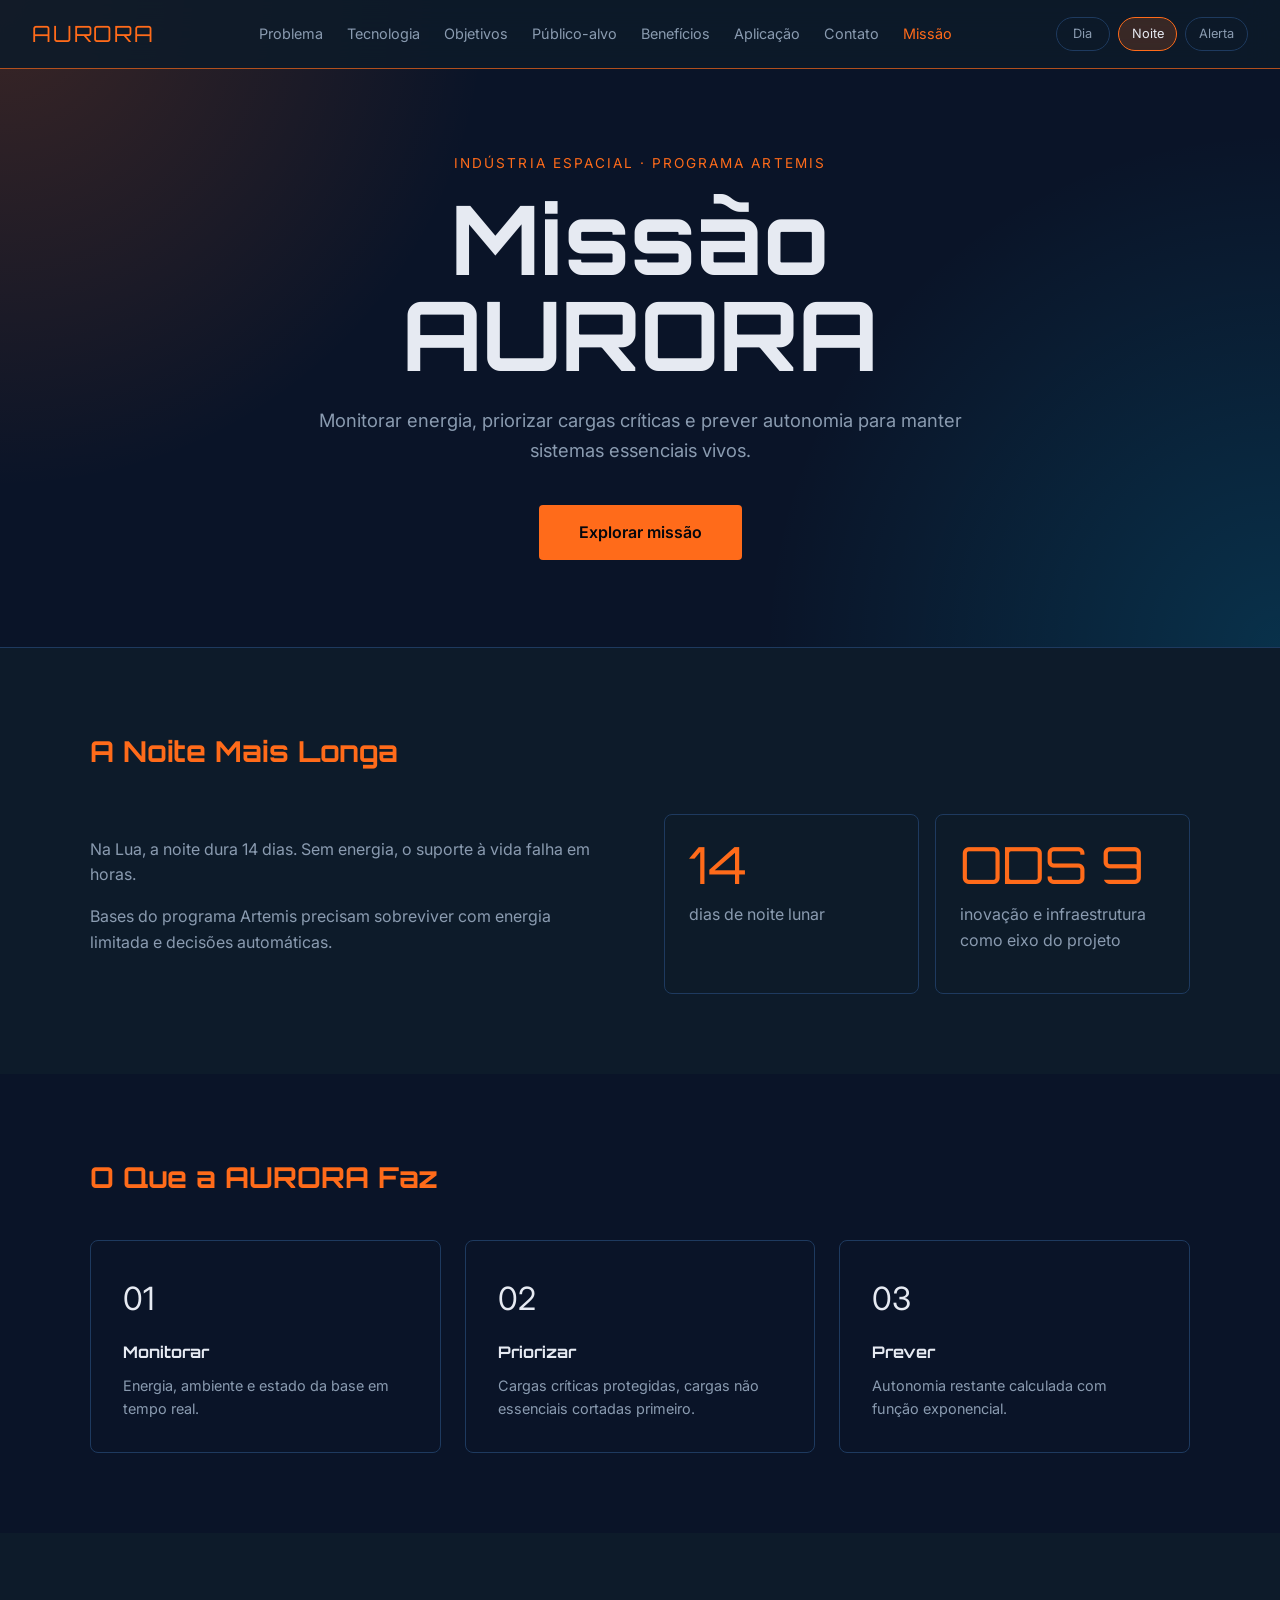
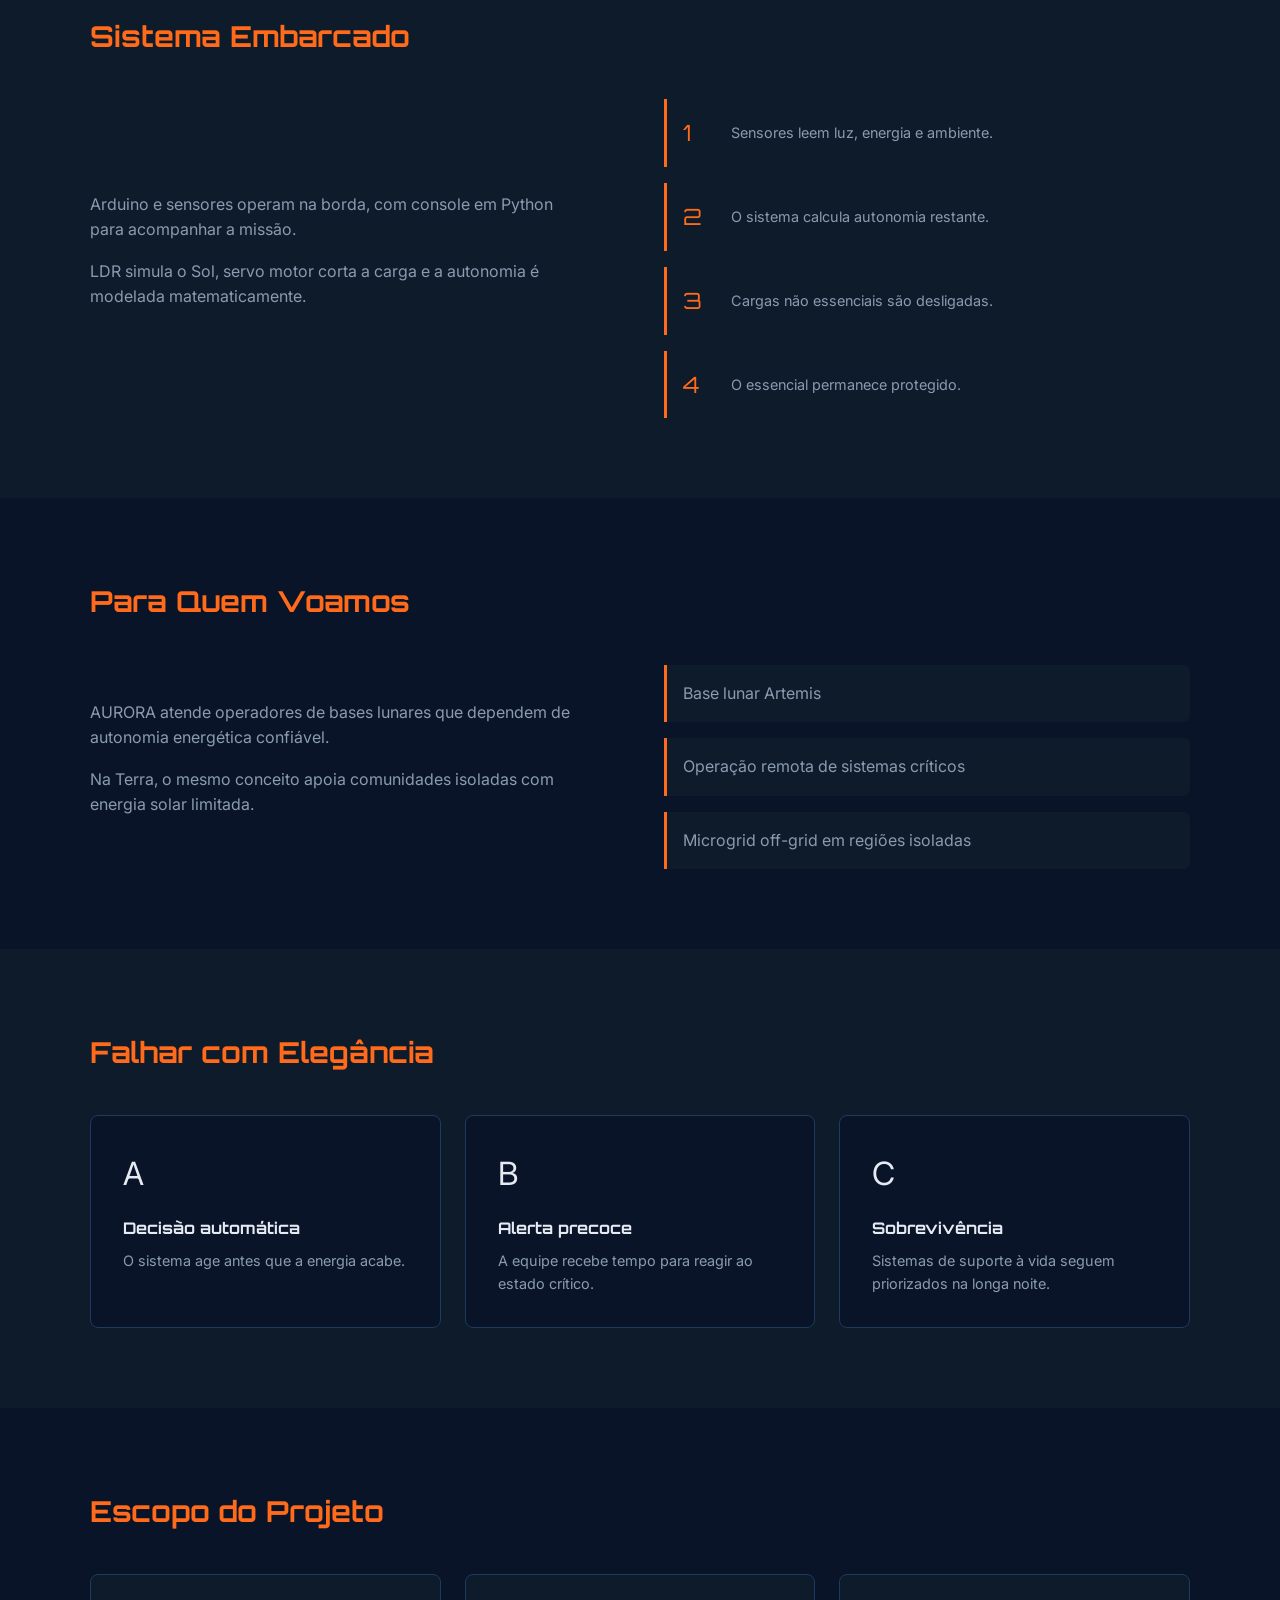
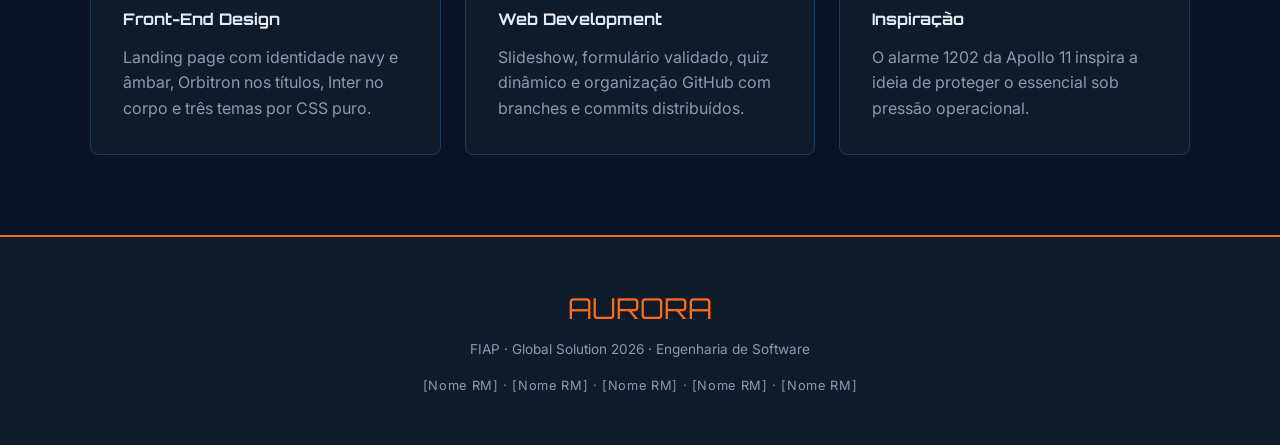
==== Aurora-Web-Front/missao.html @ 48e46905 "feat: criando nova pagina missao" ====
<!DOCTYPE html>
<html lang="pt-BR">
<head>
    <meta charset="UTF-8">
    <meta name="viewport" content="width=device-width, initial-scale=1.0">
    <title>AURORA · Missão</title>

    <link rel="preconnect" href="https://fonts.googleapis.com">
    <link rel="preconnect" href="https://fonts.gstatic.com" crossorigin>
    <link href="https://fonts.googleapis.com/css2?family=Orbitron:wght@700;900&family=Inter:wght@400;600&display=swap" rel="stylesheet">

    <link rel="stylesheet" href="src/css/style.css">
</head>
<body id="topo">
    <!-- SELETOR DE TEMAS (radio inputs hidden — CSS puro, sem JS) -->
    <input type="radio" id="tema-dia" name="tema">
    <input type="radio" id="tema-noite" name="tema" checked>
    <input type="radio" id="tema-alerta" name="tema">

    <div class="page-wrapper">

        <!-- MENU DE NAVEGAÇÃO -->
        <nav class="nav">
            <a href="index.html#topo" class="nav__logo" aria-label="Voltar para a home">AURORA</a>
            <ul class="nav__links">
                <li><a href="index.html#problema">Problema</a></li>
                <li><a href="index.html#tecnologia">Tecnologia</a></li>
                <li><a href="index.html#objetivos">Objetivos</a></li>
                <li><a href="index.html#publico">Público-alvo</a></li>
                <li><a href="index.html#beneficios">Benefícios</a></li>
                <li><a href="index.html#aplicacao">Aplicação</a></li>
                <li><a href="index.html#contato">Contato</a></li>
                <li><a href="missao.html" class="nav__link--active" aria-current="page">Missão</a></li>
            </ul>
            <div class="nav__temas">
                <label for="tema-dia" class="btn-tema">Dia</label>
                <label for="tema-noite" class="btn-tema">Noite</label>
                <label for="tema-alerta" class="btn-tema">Alerta</label>
            </div>
        </nav>

        <!-- HERO DA MISSÃO -->
        <header class="mission-hero">
            <div class="mission-hero__inner">
                <p class="mission-hero__tag">INDÚSTRIA ESPACIAL · PROGRAMA ARTEMIS</p>
                <h1 class="mission-hero__title">Missão AURORA</h1>
                <p class="mission-hero__sub">Monitorar energia, priorizar cargas críticas e prever autonomia para manter sistemas essenciais vivos.</p>
                <a href="#contexto" class="hero__cta">Explorar missão</a>
            </div>
        </header>

        <!-- SEÇÃO 1: CONTEXTO -->
        <section id="contexto" class="section section--alt">
            <div class="section__inner">
                <h2 class="section__title">A Noite Mais Longa</h2>
                <div class="section__content">
                    <div class="section__text">
                        <p>Na Lua, a noite dura 14 dias. Sem energia, o suporte à vida falha em horas.</p>
                        <p>Bases do programa Artemis precisam sobreviver com energia limitada e decisões automáticas.</p>
                    </div>
                    <div class="mission-panel" aria-label="Resumo do problema">
                        <div class="mission-panel__item">
                            <span class="mission-panel__value">14</span>
                            <p>dias de noite lunar</p>
                        </div>
                        <div class="mission-panel__item">
                            <span class="mission-panel__value">ODS 9</span>
                            <p>inovação e infraestrutura como eixo do projeto</p>
                        </div>
                    </div>
                </div>
            </div>
        </section>

        <!-- SEÇÃO 2: OBJETIVOS -->
        <section id="missao-objetivos" class="section">
            <div class="section__inner">
                <h2 class="section__title">O Que a AURORA Faz</h2>
                <div class="section__cards">
                    <div class="card">
                        <span class="card__icon">01</span>
                        <h3>Monitorar</h3>
                        <p>Energia, ambiente e estado da base em tempo real.</p>
                    </div>
                    <div class="card">
                        <span class="card__icon">02</span>
                        <h3>Priorizar</h3>
                        <p>Cargas críticas protegidas, cargas não essenciais cortadas primeiro.</p>
                    </div>
                    <div class="card">
                        <span class="card__icon">03</span>
                        <h3>Prever</h3>
                        <p>Autonomia restante calculada com função exponencial.</p>
                    </div>
                </div>
            </div>
        </section>

        <!-- SEÇÃO 3: TECNOLOGIA -->
        <section id="missao-tecnologia" class="section section--alt">
            <div class="section__inner">
                <h2 class="section__title">Sistema Embarcado</h2>
                <div class="section__content">
                    <div class="section__text">
                        <p>Arduino e sensores operam na borda, com console em Python para acompanhar a missão.</p>
                        <p>LDR simula o Sol, servo motor corta a carga e a autonomia é modelada matematicamente.</p>
                    </div>
                    <div class="section__steps">
                        <div class="step"><span class="step__num">1</span><p>Sensores leem luz, energia e ambiente.</p></div>
                        <div class="step"><span class="step__num">2</span><p>O sistema calcula autonomia restante.</p></div>
                        <div class="step"><span class="step__num">3</span><p>Cargas não essenciais são desligadas.</p></div>
                        <div class="step"><span class="step__num">4</span><p>O essencial permanece protegido.</p></div>
                    </div>
                </div>
            </div>
        </section>

        <!-- SEÇÃO 4: PÚBLICO -->
        <section id="missao-publico" class="section">
            <div class="section__inner">
                <h2 class="section__title">Para Quem Voamos</h2>
                <div class="section__content">
                    <div class="section__text">
                        <p>AURORA atende operadores de bases lunares que dependem de autonomia energética confiável.</p>
                        <p>Na Terra, o mesmo conceito apoia comunidades isoladas com energia solar limitada.</p>
                    </div>
                    <div class="mission-list">
                        <p>Base lunar Artemis</p>
                        <p>Operação remota de sistemas críticos</p>
                        <p>Microgrid off-grid em regiões isoladas</p>
                    </div>
                </div>
            </div>
        </section>

        <!-- SEÇÃO 5: BENEFÍCIOS -->
        <section id="missao-beneficios" class="section section--alt">
            <div class="section__inner">
                <h2 class="section__title">Falhar com Elegância</h2>
                <div class="section__cards">
                    <div class="card">
                        <span class="card__icon">A</span>
                        <h3>Decisão automática</h3>
                        <p>O sistema age antes que a energia acabe.</p>
                    </div>
                    <div class="card">
                        <span class="card__icon">B</span>
                        <h3>Alerta precoce</h3>
                        <p>A equipe recebe tempo para reagir ao estado crítico.</p>
                    </div>
                    <div class="card">
                        <span class="card__icon">C</span>
                        <h3>Sobrevivência</h3>
                        <p>Sistemas de suporte à vida seguem priorizados na longa noite.</p>
                    </div>
                </div>
            </div>
        </section>

        <!-- SEÇÃO 6: REFERÊNCIAS DO ESCOPO -->
        <section id="missao-escopo" class="section">
            <div class="section__inner">
                <h2 class="section__title">Escopo do Projeto</h2>
                <div class="mission-grid">
                    <div class="mission-grid__item">
                        <h3>Front-End Design</h3>
                        <p>Landing page com identidade navy e âmbar, Orbitron nos títulos, Inter no corpo e três temas por CSS puro.</p>
                    </div>
                    <div class="mission-grid__item">
                        <h3>Web Development</h3>
                        <p>Slideshow, formulário validado, quiz dinâmico e organização GitHub com branches e commits distribuídos.</p>
                    </div>
                    <div class="mission-grid__item">
                        <h3>Inspiração</h3>
                        <p>O alarme 1202 da Apollo 11 inspira a ideia de proteger o essencial sob pressão operacional.</p>
                    </div>
                </div>
            </div>
        </section>

        <!-- RODAPÉ -->
        <footer class="footer">
            <p class="footer__logo">AURORA</p>
            <p class="footer__sub">FIAP · Global Solution 2026 · Engenharia de Software</p>
            <p class="footer__team">
                [Nome RM] · [Nome RM] · [Nome RM] · [Nome RM] · [Nome RM]
            </p>
        </footer>

    </div><!-- fim .page-wrapper -->
</body>
</html>
---- Aurora-Web-Front/src/css/style.css ----
/* Reset */
*, *::before, *::after {
    box-sizing: border-box;
    margin: 0;
    padding: 0;
}

html {
    scroll-behavior: smooth;
    scroll-padding-top: 84px;
}

body {
    background-color: var(--bg);
    color: var(--text);
    font-family: var(--font-body);
    font-size: 16px;
    line-height: 1.6;
}

img {
    display: block;
    max-width: 100%;
}

a {
    color: inherit;
    text-decoration: none;
}

ul {
    list-style: none;
}

button {
    font: inherit;
}

/* Variaveis CSS */
:root {
    --bg: #0A1428;
    --navy: #0D1B2A;
    --amber: #FF6B1A;
    --cyan: #00C9FF;
    --text: #E6EAF2;
    --text-muted: #8A9BB0;
    --border: #1E3A5F;
    --hero-text: #E6EAF2;
    --hero-muted: rgba(230, 234, 242, 0.78);
    --hero-overlay: linear-gradient(180deg, rgba(10, 20, 40, 0.55) 0%, rgba(10, 20, 40, 0.85) 100%);
    --hero-tint: rgba(255, 60, 40, 0);
    --progress-color: #FF6B1A;
    --font-title: 'Orbitron', sans-serif;
    --font-body: 'Inter', sans-serif;
}

/* Tema Dia */
#tema-dia:checked ~ .page-wrapper {
    --bg: #F4F1EA;
    --navy: #E6E0D4;
    --amber: #FF6B1A;
    --text: #162238;
    --text-muted: #4E5D73;
    --border: #CFC6B8;
    --hero-text: #162238;
    --hero-muted: rgba(22, 34, 56, 0.82);
    --hero-overlay: linear-gradient(180deg, rgba(244, 241, 234, 0.45), rgba(244, 241, 234, 0.7));
    --hero-tint: rgba(255, 60, 40, 0);
    --progress-color: #FF6B1A;
}

/* Tema Noite Lunar */
#tema-noite:checked ~ .page-wrapper {
    --bg: #0A1428;
    --navy: #0D1B2A;
    --amber: #FF6B1A;
    --text: #E6EAF2;
    --text-muted: #8A9BB0;
    --border: #1E3A5F;
    --hero-text: #E6EAF2;
    --hero-muted: rgba(230, 234, 242, 0.78);
    --hero-overlay: linear-gradient(180deg, rgba(10, 20, 40, 0.55) 0%, rgba(10, 20, 40, 0.85) 100%);
    --hero-tint: rgba(255, 60, 40, 0);
    --progress-color: #FF6B1A;
}

/* Tema Alerta */
#tema-alerta:checked ~ .page-wrapper {
    --bg: #1A0000;
    --navy: #0D0000;
    --amber: #FF4444;
    --text: #FFF1F0;
    --text-muted: #FFBDB7;
    --border: #5E1717;
    --hero-text: #FFF1F0;
    --hero-muted: rgba(255, 241, 240, 0.84);
    --hero-overlay: linear-gradient(180deg, rgba(10, 20, 40, 0.58) 0%, rgba(10, 20, 40, 0.88) 100%);
    --hero-tint: rgba(255, 60, 40, 0.22);
    --progress-color: #FF3C28;
}

input[name="tema"] {
    display: none;
}

.page-wrapper {
    min-height: 100vh;
    background-color: var(--bg);
    transition: background-color 600ms ease, color 600ms ease;
}

/* Navegacao */
.nav {
    position: fixed;
    top: 0;
    left: 0;
    z-index: 100;
    display: flex;
    width: 100%;
    align-items: center;
    justify-content: space-between;
    gap: 1.5rem;
    padding: 1rem 2rem;
    border-bottom: 1px solid color-mix(in srgb, var(--amber) 68%, transparent);
    background-color: color-mix(in srgb, var(--navy) 88%, transparent);
    backdrop-filter: blur(16px);
    transition: background-color 600ms ease, border-color 600ms ease;
}

.nav__logo {
    flex: 0 0 auto;
    color: var(--amber);
    font-family: var(--font-title);
    font-size: 1.4rem;
    letter-spacing: 0.08em;
    transition: color 600ms ease;
}

.nav__logo:hover,
.nav__logo:focus-visible {
    color: var(--text);
    outline: none;
}

.nav__links {
    display: flex;
    flex: 1;
    flex-wrap: wrap;
    justify-content: center;
    gap: 1rem 1.5rem;
}

.nav__links a {
    color: var(--text-muted);
    font-size: 0.9rem;
    transition: color 600ms ease;
}

.nav__links a:hover,
.nav__links a:focus-visible {
    color: var(--amber);
}

.nav__temas {
    display: flex;
    flex: 0 0 auto;
    gap: 0.5rem;
}

.btn-tema {
    min-width: 54px;
    padding: 0.35rem 0.8rem;
    border: 1px solid var(--border);
    border-radius: 999px;
    color: var(--text-muted);
    cursor: pointer;
    font-size: 0.8rem;
    text-align: center;
    transition: background-color 600ms ease, border-color 600ms ease, color 600ms ease;
}

.btn-tema:hover {
    border-color: var(--amber);
    color: var(--amber);
}

#tema-dia:checked ~ .page-wrapper label[for="tema-dia"],
#tema-noite:checked ~ .page-wrapper label[for="tema-noite"],
#tema-alerta:checked ~ .page-wrapper label[for="tema-alerta"] {
    border-color: var(--amber);
    background-color: color-mix(in srgb, var(--amber) 18%, transparent);
    color: var(--text);
}

/* Hero slideshow */
.hero {
    position: relative;
    display: grid;
    min-height: 100vh;
    overflow: hidden;
    place-items: center;
    padding: 8rem 2rem 5rem;
    text-align: center;
    isolation: isolate;
}

.hero__slideshow,
.hero__slides,
.hero__slide,
.hero__media,
.hero__overlay,
.hero__alert-tint {
    position: absolute;
    inset: 0;
}

.hero__slideshow {
    z-index: 0;
    width: 100vw;
    height: 100vh;
    min-height: 100vh;
    background-color: #0A1428;
}

.hero__slide {
    overflow: hidden;
    opacity: 0;
    transition: opacity 1200ms cubic-bezier(0.65, 0, 0.35, 1);
}

.hero__slide.is-active {
    opacity: 1;
}

.hero__media {
    width: 100%;
    height: 100%;
    object-fit: cover;
    transform: scale(1);
}

.hero__placeholder {
    display: grid;
    place-items: center;
    background: var(--placeholder-bg);
    color: rgba(230, 234, 242, 0.92);
    font-family: var(--font-title);
    font-size: clamp(2.5rem, 9vw, 8rem);
    letter-spacing: 0.2em;
    text-indent: 0.2em;
}

.hero__slide.is-active .hero__media {
    animation: ken-burns 7000ms linear forwards;
}

.hero__overlay {
    z-index: 2;
    background: var(--hero-overlay);
    pointer-events: none;
    transition: background 600ms ease;
}

.hero__alert-tint {
    z-index: 3;
    background-color: var(--hero-tint);
    pointer-events: none;
    transition: background-color 600ms ease;
}

.hero__content {
    position: relative;
    z-index: 4;
    display: flex;
    max-width: 900px;
    flex-direction: column;
    align-items: center;
}

.hero__tag,
.hero__title,
.hero__sub,
.hero__cta {
    opacity: 1;
    transform: translateY(0);
    animation: hero-content-in 800ms cubic-bezier(0.22, 1, 0.36, 1) both;
}

.hero__tag {
    margin-bottom: 1rem;
    color: var(--amber);
    font-size: 0.85rem;
    letter-spacing: 0.15em;
    text-transform: uppercase;
    transition: color 600ms ease;
    animation-delay: 200ms;
}

.hero__title {
    margin-bottom: 1.5rem;
    color: var(--hero-text);
    font-family: var(--font-title);
    font-size: clamp(3rem, 10vw, 7rem);
    line-height: 1;
    transition: color 600ms ease;
    animation-delay: 400ms;
}

.hero__sub {
    max-width: 540px;
    margin-bottom: 2.5rem;
    color: var(--hero-muted);
    font-size: 1.2rem;
    transition: color 600ms ease;
    animation-delay: 800ms;
}

.hero__cta {
    display: inline-flex;
    align-items: center;
    justify-content: center;
    min-height: 48px;
    padding: 0.9rem 2.5rem;
    border-radius: 4px;
    background-color: var(--amber);
    color: #05070D;
    cursor: pointer;
    font-weight: 600;
    transition: background-color 600ms ease, color 600ms ease, opacity 200ms ease, transform 200ms ease;
    animation-delay: 1100ms;
}

.hero__cta:hover,
.hero__cta:focus-visible {
    opacity: 0.9;
    transform: translateY(-1px);
}

.hero__arrow {
    position: absolute;
    top: 50%;
    z-index: 5;
    display: grid;
    width: 48px;
    height: 48px;
    place-items: center;
    border: 0;
    border-radius: 50%;
    background-color: rgba(10, 20, 40, 0.16);
    color: #E6EAF2;
    cursor: pointer;
    opacity: 0.4;
    transform: translateY(-50%);
    transition: background-color 200ms ease, opacity 200ms ease;
}

.hero__arrow:hover,
.hero__arrow:focus-visible {
    background-color: rgba(10, 20, 40, 0.44);
    opacity: 1;
    outline: none;
}

.hero__arrow svg {
    width: 30px;
    height: 30px;
}

.hero__arrow--prev {
    left: 2rem;
}

.hero__arrow--next {
    right: 2rem;
}

.hero__dots {
    position: absolute;
    bottom: 2rem;
    left: 50%;
    z-index: 5;
    display: flex;
    gap: 0.8rem;
    transform: translateX(-50%);
}

.hero__dot {
    width: 11px;
    height: 11px;
    border: 0;
    border-radius: 50%;
    background-color: rgba(255, 255, 255, 0.3);
    cursor: pointer;
    transition: background-color 600ms ease, transform 200ms ease;
}

.hero__dot:hover,
.hero__dot:focus-visible {
    transform: scale(1.25);
    outline: none;
}

.hero__dot.is-active {
    background-color: #FF6B1A;
}

#tema-alerta:checked ~ .page-wrapper .hero__dot.is-active {
    background-color: #FF3C28;
}

.hero__progress {
    position: absolute;
    top: 0;
    left: 0;
    z-index: 6;
    width: 100%;
    height: 1px;
    background-color: rgba(255, 255, 255, 0.16);
}

.hero__progress span {
    display: block;
    width: 0;
    height: 100%;
    background-color: var(--progress-color);
    transform-origin: left center;
    transition: background-color 600ms ease;
}

@keyframes hero-content-in {
    from {
        opacity: 0;
        transform: translateY(20px);
    }
    to {
        opacity: 1;
        transform: translateY(0);
    }
}

@keyframes ken-burns {
    from {
        transform: scale(1) translate(0, 0);
    }
    to {
        transform: scale(1.12) translate(var(--kb-x, 0), var(--kb-y, 0));
    }
}

/* Secoes */
.section {
    padding: 5rem 2rem;
    background-color: var(--bg);
    transition: background-color 600ms ease;
}

.section--alt {
    background-color: var(--navy);
}

.section__inner {
    max-width: 1100px;
    margin: 0 auto;
}

.section__title {
    margin-bottom: 2.5rem;
    color: var(--amber);
    font-family: var(--font-title);
    font-size: 1.8rem;
    transition: color 600ms ease;
}

.section__content {
    display: flex;
    align-items: center;
    gap: 3rem;
}

.section__text {
    flex: 1;
}

.section__text p {
    max-width: 500px;
    margin-bottom: 1rem;
    color: var(--text-muted);
    transition: color 600ms ease;
}

.section__img {
    flex: 1;
    min-height: 220px;
    overflow: hidden;
    border: 1px solid var(--border);
    border-radius: 8px;
    background-color: var(--border);
    transition: background-color 600ms ease, border-color 600ms ease;
}

.section__cards {
    display: flex;
    gap: 1.5rem;
}

.card {
    flex: 1;
    padding: 2rem;
    border: 1px solid var(--border);
    border-radius: 8px;
    background-color: var(--bg);
    transition: background-color 600ms ease, border-color 200ms ease;
}

.card:hover {
    border-color: var(--amber);
}

.card__icon {
    display: block;
    margin-bottom: 1rem;
    font-size: 2rem;
}

.card h3 {
    margin-bottom: 0.5rem;
    color: var(--text);
    font-family: var(--font-title);
    font-size: 1rem;
    transition: color 600ms ease;
}

.card p {
    color: var(--text-muted);
    font-size: 0.9rem;
    transition: color 600ms ease;
}

.section__steps {
    display: flex;
    flex: 1;
    flex-direction: column;
    gap: 1rem;
}

.step {
    display: flex;
    align-items: center;
    gap: 1rem;
    padding: 1rem;
    border-left: 3px solid var(--amber);
    border-radius: 0 6px 6px 0;
    background-color: var(--navy);
    transition: background-color 600ms ease, border-color 600ms ease;
}

.step__num {
    min-width: 32px;
    color: var(--amber);
    font-family: var(--font-title);
    font-size: 1.4rem;
    transition: color 600ms ease;
}

.step p {
    color: var(--text-muted);
    font-size: 0.9rem;
}

/* Formulario */
.form-missao {
    display: flex;
    flex: 1;
    flex-direction: column;
    gap: 1rem;
}

.form-missao input,
.form-missao textarea {
    width: 100%;
    padding: 0.9rem 1rem;
    border: 1px solid var(--border);
    border-radius: 6px;
    background-color: var(--bg);
    color: var(--text);
    font: inherit;
    transition: background-color 600ms ease, border-color 200ms ease, color 600ms ease;
}

.form-missao textarea {
    min-height: 140px;
    resize: vertical;
}

.form-missao input:focus,
.form-missao textarea:focus {
    border-color: var(--amber);
    outline: none;
}

.form-missao button {
    padding: 0.9rem 1.5rem;
    border: 0;
    border-radius: 4px;
    background-color: var(--amber);
    color: #05070D;
    cursor: pointer;
    font-weight: 600;
    transition: background-color 600ms ease;
}

.form-missao.tentou-enviar input:invalid,
.form-missao.tentou-enviar textarea:invalid {
    border-color: #FF4444;
    background-color: rgba(255, 68, 68, 0.12);
}

.form-feedback {
    color: var(--text-muted);
    font-size: 0.9rem;
}

.form-missao.tentou-enviar .form-feedback {
    color: #FF7A7A;
}

/* Rodape */
.footer {
    padding: 3rem 2rem;
    border-top: 2px solid var(--amber);
    background-color: var(--navy);
    text-align: center;
    transition: background-color 600ms ease, border-color 600ms ease;
}

.footer__logo {
    margin-bottom: 0.5rem;
    color: var(--amber);
    font-family: var(--font-title);
    font-size: 1.8rem;
    transition: color 600ms ease;
}

.footer__sub {
    margin-bottom: 1rem;
    color: var(--text-muted);
    font-size: 0.85rem;
}

.footer__team {
    color: var(--text-muted);
    font-size: 0.8rem;
    letter-spacing: 0.05em;
}

@media (max-width: 1279px) {
    .nav {
        gap: 1rem;
        padding: 0.9rem 1.25rem;
    }

    .nav__links {
        gap: 0.75rem 1rem;
    }

    .hero__arrow {
        width: 42px;
        height: 42px;
    }

    .hero__dot {
        width: 14px;
        height: 14px;
    }
}

@media (max-width: 768px) {
    html {
        scroll-padding-top: 150px;
    }

    .nav {
        flex-direction: column;
        gap: 0.85rem;
        padding: 0.85rem 1rem;
    }

    .nav__links {
        width: 100%;
        gap: 0.65rem 1rem;
    }

    .nav__links a {
        font-size: 0.82rem;
    }

    .nav__temas {
        order: -1;
        width: 100%;
        justify-content: center;
    }

    .hero {
        min-height: max(600px, 100vh);
        padding: 11rem 1.25rem 4.5rem;
    }

    .hero__slideshow {
        min-height: 600px;
    }

    .hero__title {
        font-size: clamp(2.4rem, 16vw, 4rem);
    }

    .hero__sub {
        font-size: 1rem;
    }

    .hero__arrow {
        display: none;
    }

    .hero__dots {
        bottom: 1.4rem;
    }

    .hero__slide.is-active .hero__media {
        animation-name: ken-burns-mobile;
    }

    .section__content,
    .section__cards {
        flex-direction: column;
    }

    .section__content {
        gap: 2rem;
    }

    .section__steps {
        gap: 0.5rem;
    }
}

@keyframes ken-burns-mobile {
    from {
        transform: scale(1) translate(0, 0);
    }
    to {
        transform: scale(1.08) translate(var(--kb-x, 0), var(--kb-y, 0));
    }
}

@media (prefers-reduced-motion: reduce) {
    *,
    *::before,
    *::after {
        animation-duration: 1ms !important;
        animation-iteration-count: 1 !important;
        scroll-behavior: auto !important;
        transition-duration: 400ms !important;
    }

    .hero__slide {
        transition-duration: 400ms !important;
    }

    .hero__tag,
    .hero__title,
    .hero__sub,
    .hero__cta {
        animation-delay: 0ms !important;
    }

    .hero__slide.is-active .hero__media {
        animation: none !important;
    }
}

/* Pagina Missao */
.nav__link--active {
    color: var(--amber) !important;
}

.mission-hero {
    position: relative;
    display: grid;
    min-height: 72vh;
    place-items: center;
    padding: 9rem 2rem 5rem;
    overflow: hidden;
    background:
        radial-gradient(circle at top left, color-mix(in srgb, var(--amber) 20%, transparent), transparent 34%),
        radial-gradient(circle at bottom right, color-mix(in srgb, var(--cyan) 16%, transparent), transparent 36%),
        var(--bg);
    text-align: center;
    transition: background-color 600ms ease;
}

.mission-hero::after {
    position: absolute;
    inset: auto 0 0;
    height: 1px;
    background-color: var(--border);
    content: "";
    transition: background-color 600ms ease;
}

.mission-hero__inner {
    position: relative;
    z-index: 1;
    display: flex;
    max-width: 880px;
    flex-direction: column;
    align-items: center;
}

.mission-hero__tag {
    margin-bottom: 1rem;
    color: var(--amber);
    font-size: 0.85rem;
    letter-spacing: 0.15em;
    text-transform: uppercase;
    transition: color 600ms ease;
}

.mission-hero__title {
    margin-bottom: 1.5rem;
    color: var(--text);
    font-family: var(--font-title);
    font-size: clamp(2.8rem, 8vw, 6rem);
    line-height: 1;
    transition: color 600ms ease;
}

.mission-hero__sub {
    max-width: 680px;
    margin-bottom: 2.5rem;
    color: var(--text-muted);
    font-size: 1.15rem;
    transition: color 600ms ease;
}

.mission-panel {
    display: grid;
    flex: 1;
    grid-template-columns: repeat(2, minmax(0, 1fr));
    gap: 1rem;
}

.mission-panel__item {
    min-height: 180px;
    padding: 1.5rem;
    border: 1px solid var(--border);
    border-radius: 8px;
    background-color: color-mix(in srgb, var(--navy) 78%, transparent);
    transition: background-color 600ms ease, border-color 600ms ease;
}

.mission-panel__value {
    display: block;
    margin-bottom: 0.75rem;
    color: var(--amber);
    font-family: var(--font-title);
    font-size: clamp(2rem, 5vw, 3.2rem);
    line-height: 1;
    transition: color 600ms ease;
}

.mission-panel__item p,
.mission-list p,
.mission-grid__item p {
    color: var(--text-muted);
    transition: color 600ms ease;
}

.mission-list {
    display: flex;
    flex: 1;
    flex-direction: column;
    gap: 1rem;
}

.mission-list p {
    padding: 1rem;
    border-left: 3px solid var(--amber);
    border-radius: 0 6px 6px 0;
    background-color: var(--navy);
    transition: background-color 600ms ease, border-color 600ms ease, color 600ms ease;
}

.mission-grid {
    display: grid;
    grid-template-columns: repeat(3, minmax(0, 1fr));
    gap: 1.5rem;
}

.mission-grid__item {
    padding: 2rem;
    border: 1px solid var(--border);
    border-radius: 8px;
    background-color: var(--navy);
    transition: background-color 600ms ease, border-color 600ms ease;
}

.mission-grid__item h3 {
    margin-bottom: 0.75rem;
    color: var(--text);
    font-family: var(--font-title);
    font-size: 1rem;
    transition: color 600ms ease;
}

@media (max-width: 1279px) {
    .mission-grid {
        grid-template-columns: repeat(2, minmax(0, 1fr));
    }
}

@media (max-width: 768px) {
    .mission-hero {
        min-height: 600px;
        padding: 12rem 1.25rem 4rem;
    }

    .mission-hero__sub {
        font-size: 1rem;
    }

    .mission-panel,
    .mission-grid {
        grid-template-columns: 1fr;
        width: 100%;
    }
}
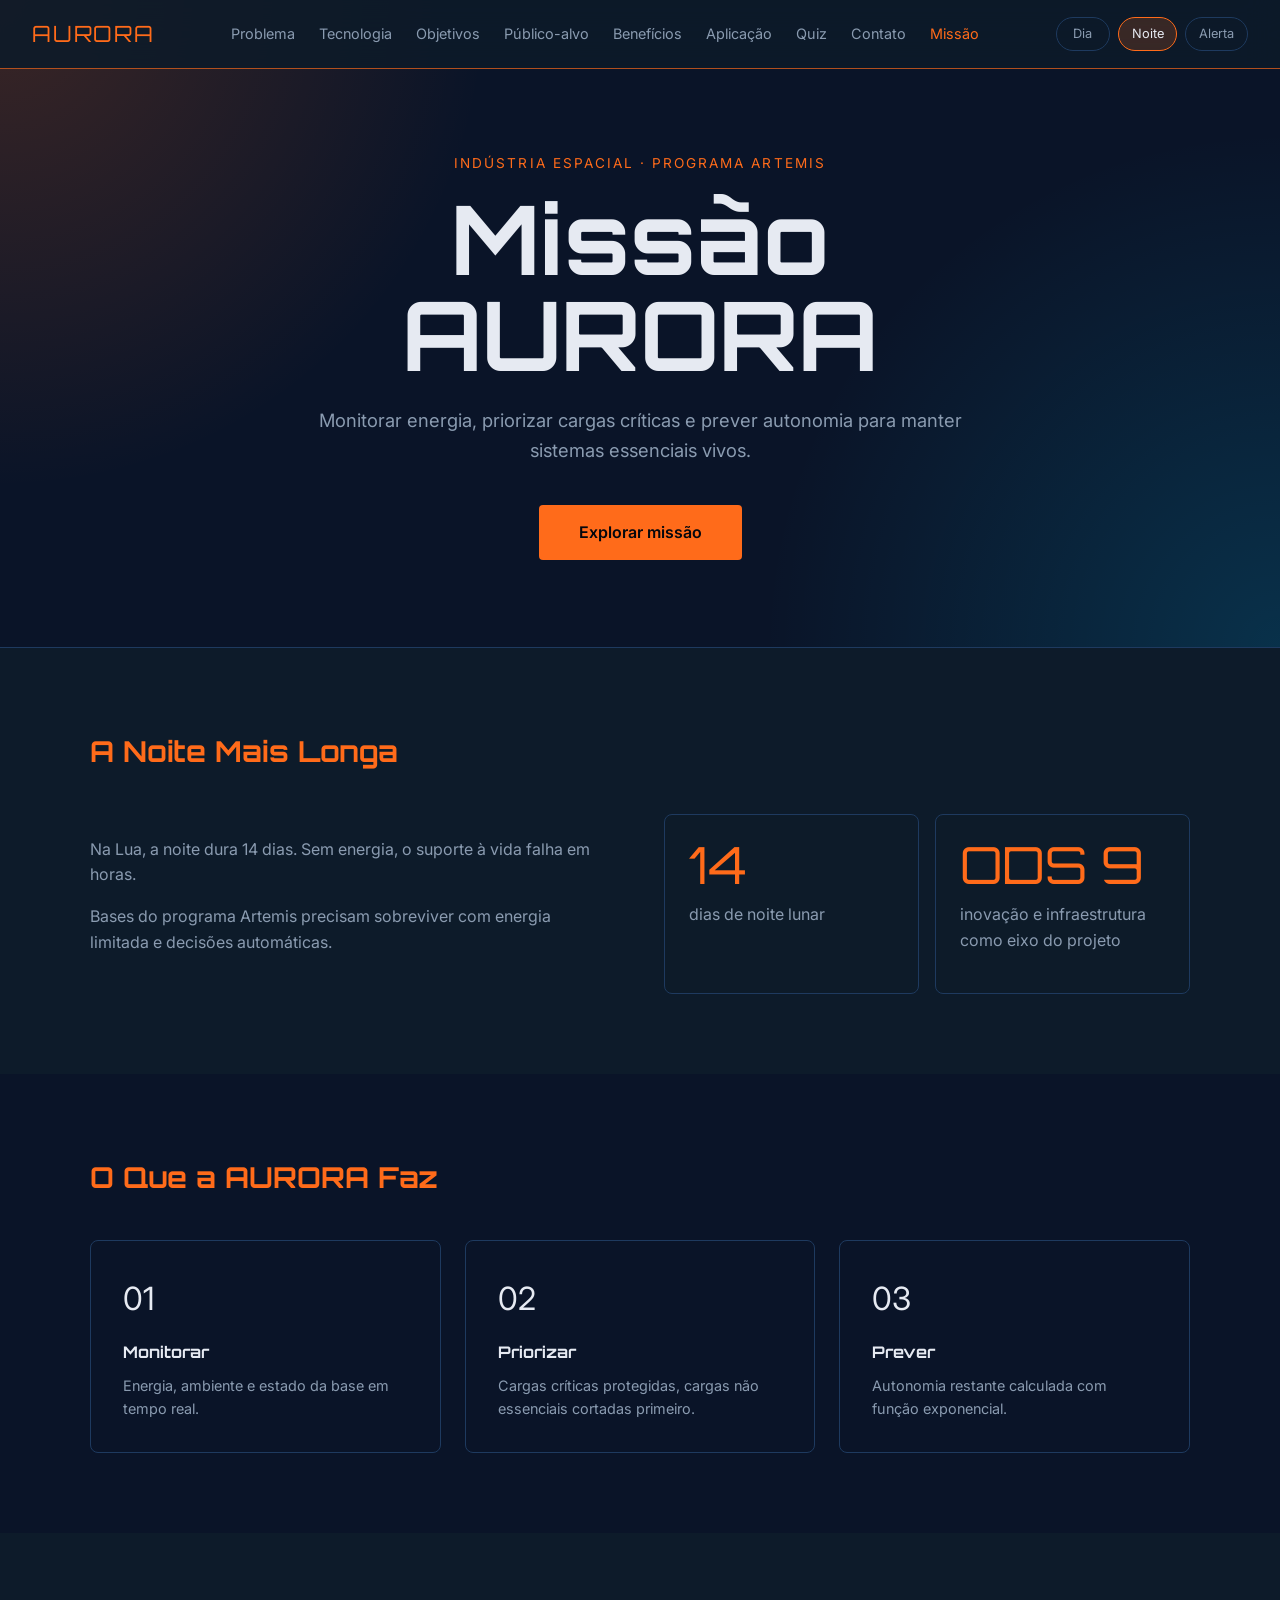
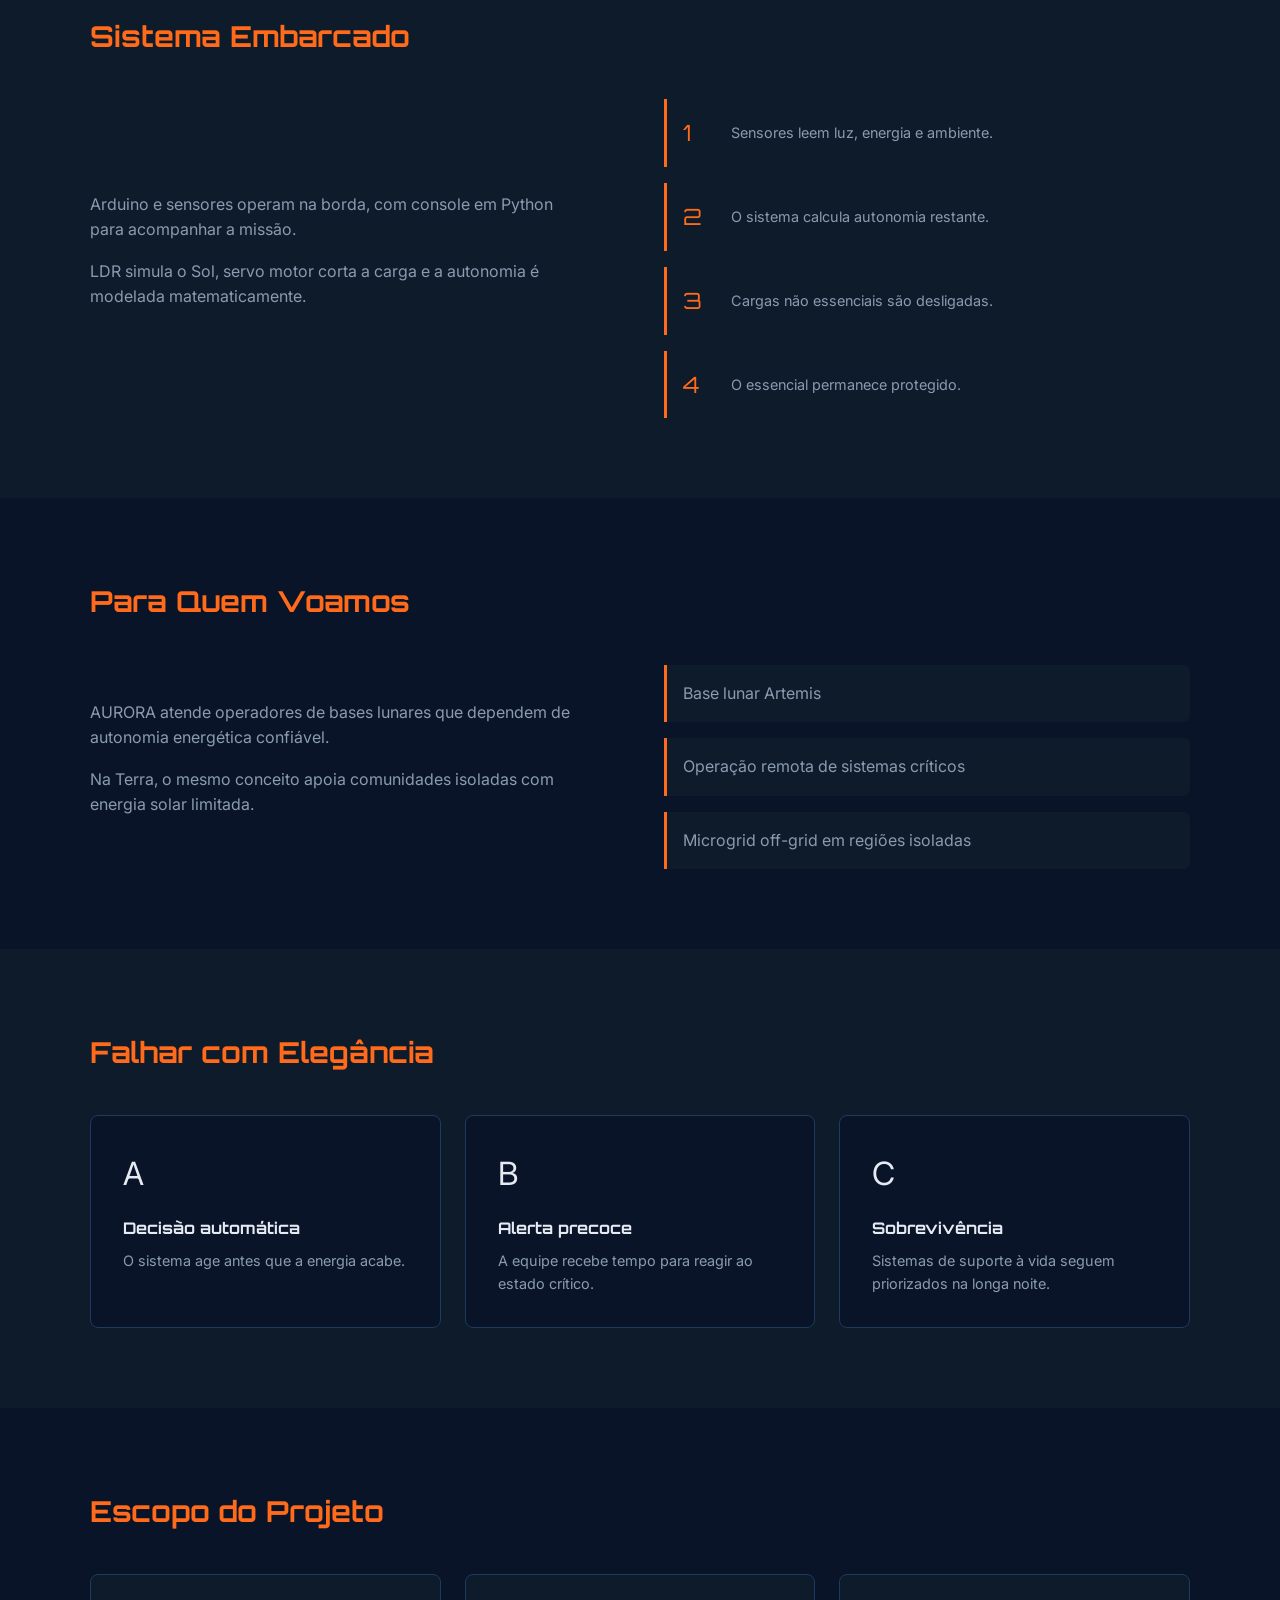
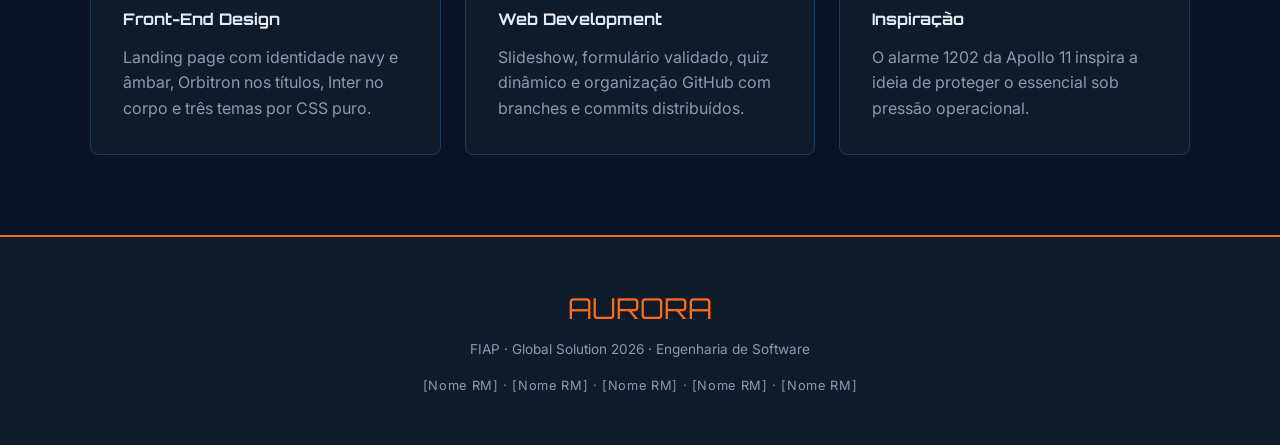
==== commit 3e95142d: "fix: Arrumando o Quiz" ====
--- a/Aurora-Web-Front/missao.html
+++ b/Aurora-Web-Front/missao.html
@@ -29,6 +29,7 @@
                 <li><a href="index.html#publico">Público-alvo</a></li>
                 <li><a href="index.html#beneficios">Benefícios</a></li>
                 <li><a href="index.html#aplicacao">Aplicação</a></li>
+                <li><a href="index.html#quiz">Quiz</a></li>
                 <li><a href="index.html#contato">Contato</a></li>
                 <li><a href="missao.html" class="nav__link--active" aria-current="page">Missão</a></li>
             </ul>
--- a/Aurora-Web-Front/src/css/style.css
+++ b/Aurora-Web-Front/src/css/style.css
@@ -934,3 +934,34 @@
         width: 100%;
     }
 }
+.quiz{
+    padding: 2rem;
+    background-color: var(--navy);
+    border: 1px solid var(--border);
+    border-radius: 8px;
+}
+
+.quiz__alternativas {
+    display: grid;
+    gap: 1rem;
+    margin-top: 1.5rem;
+}
+
+.quiz__alternativa {
+    padding: 0.9rem 1rem;
+    border: 1px solid var(--border);
+    border-radius: 6px;
+    background-color: var(--bg);
+    color: var(--text);
+    cursor: pointer;
+}
+
+.quiz__alternativa.correta {
+    border-color: #16a34a;
+    background-color: rgba(22, 163, 74, 0.25);
+}
+
+.quiz__alternativa.errada {
+    border-color: #dc2626;
+    background-color: rgba(220, 38, 38, 0.25);
+}
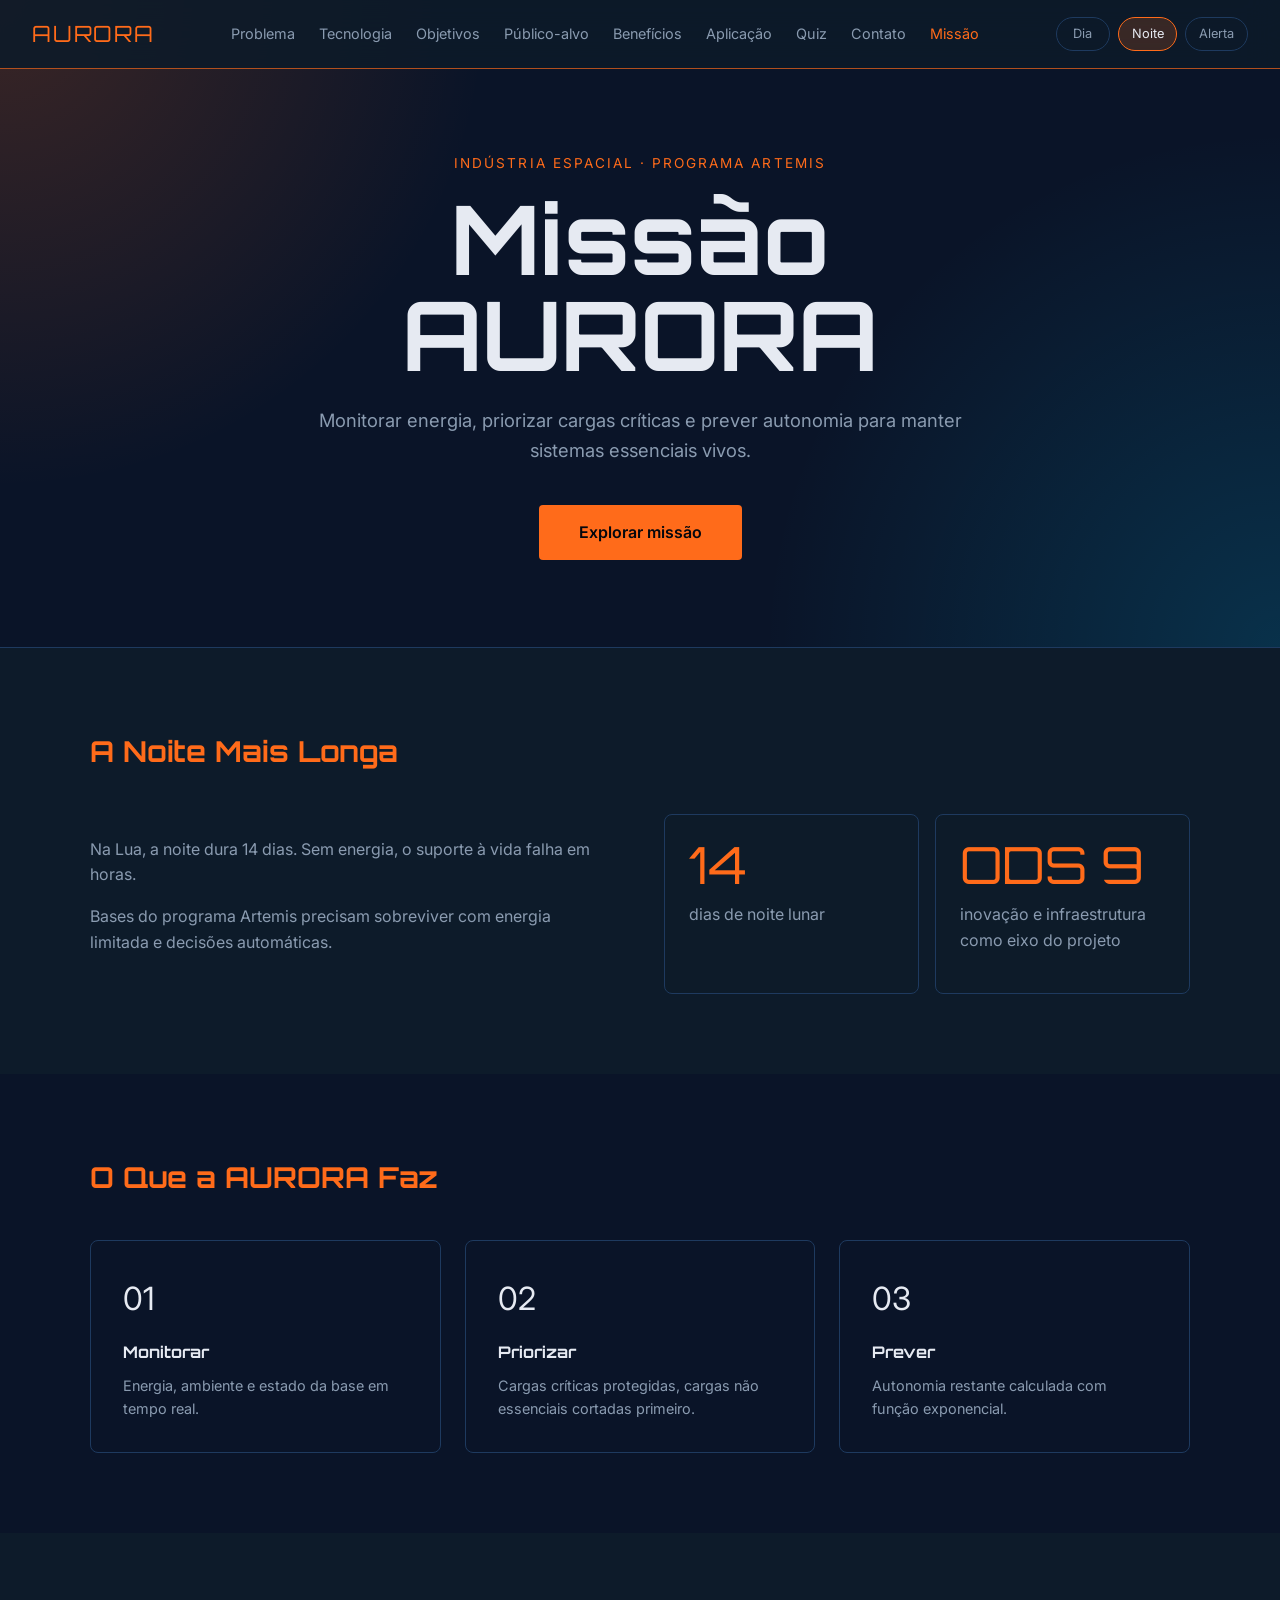
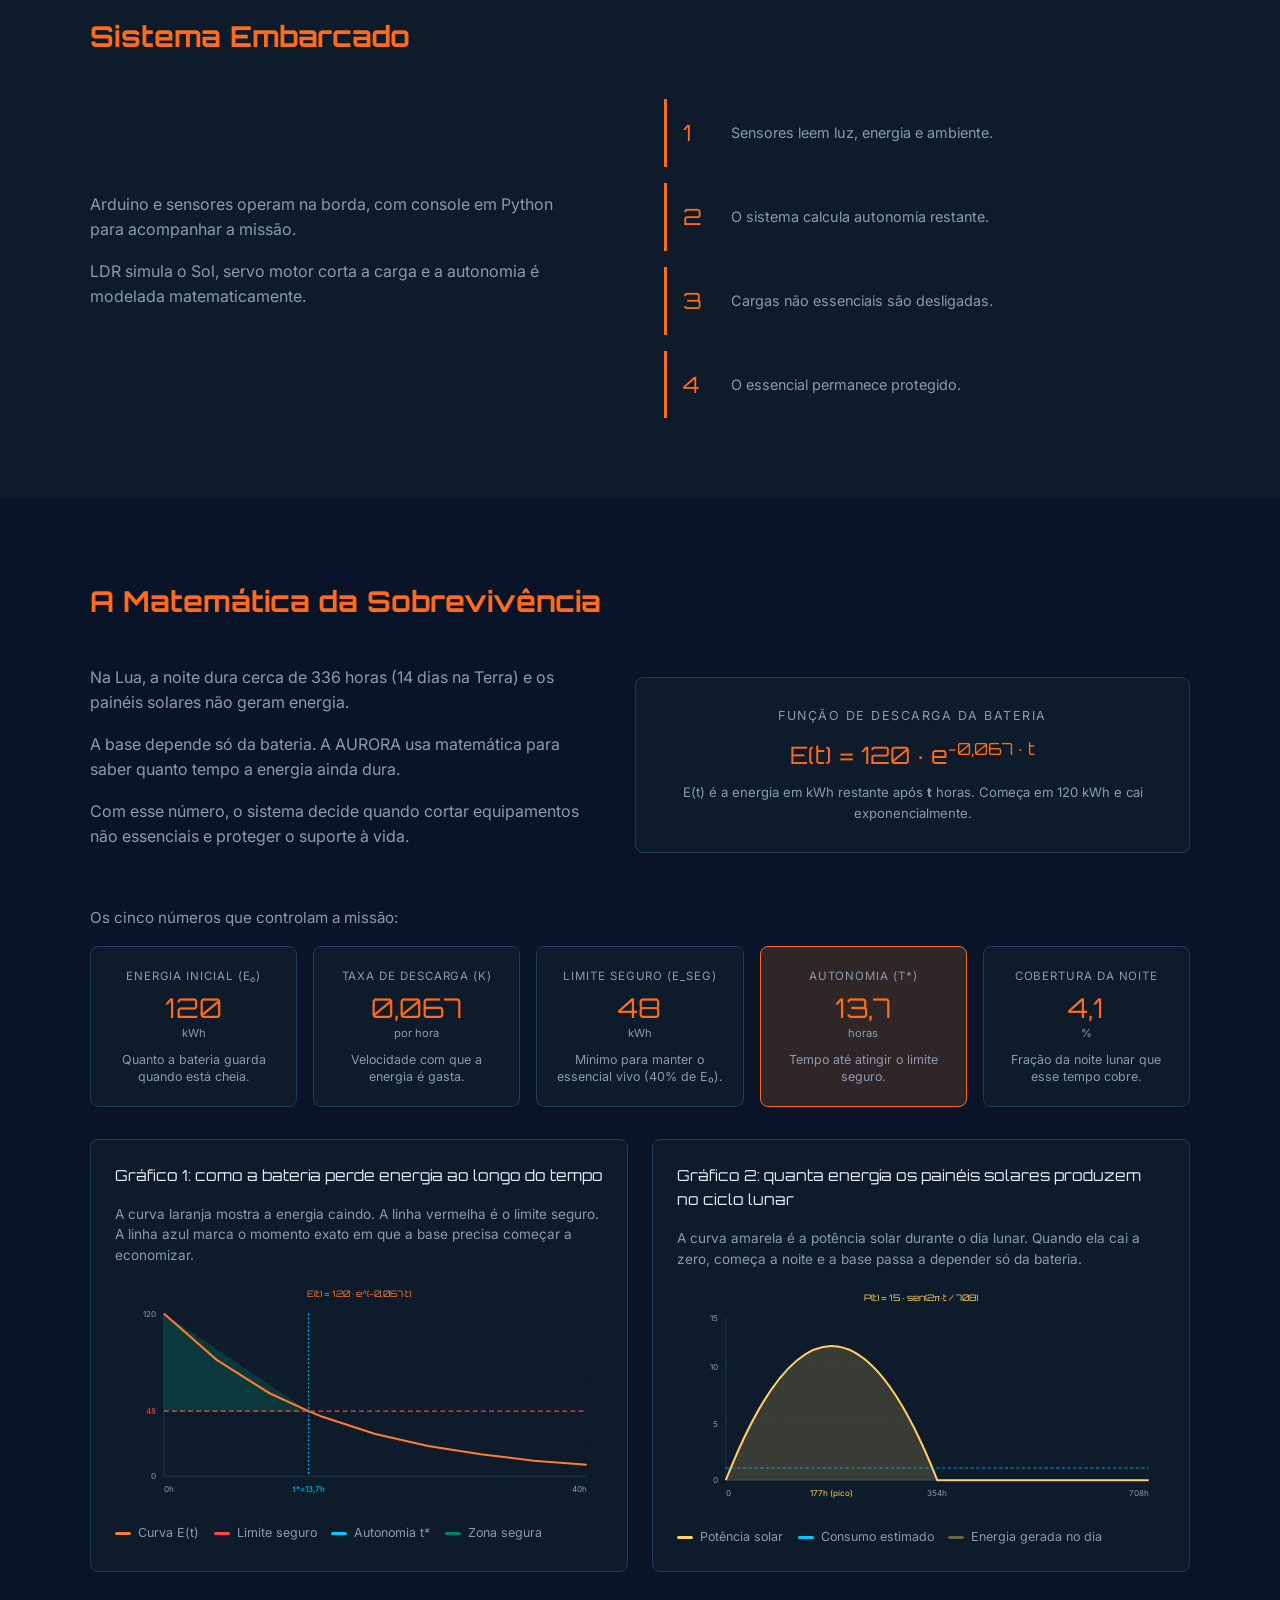
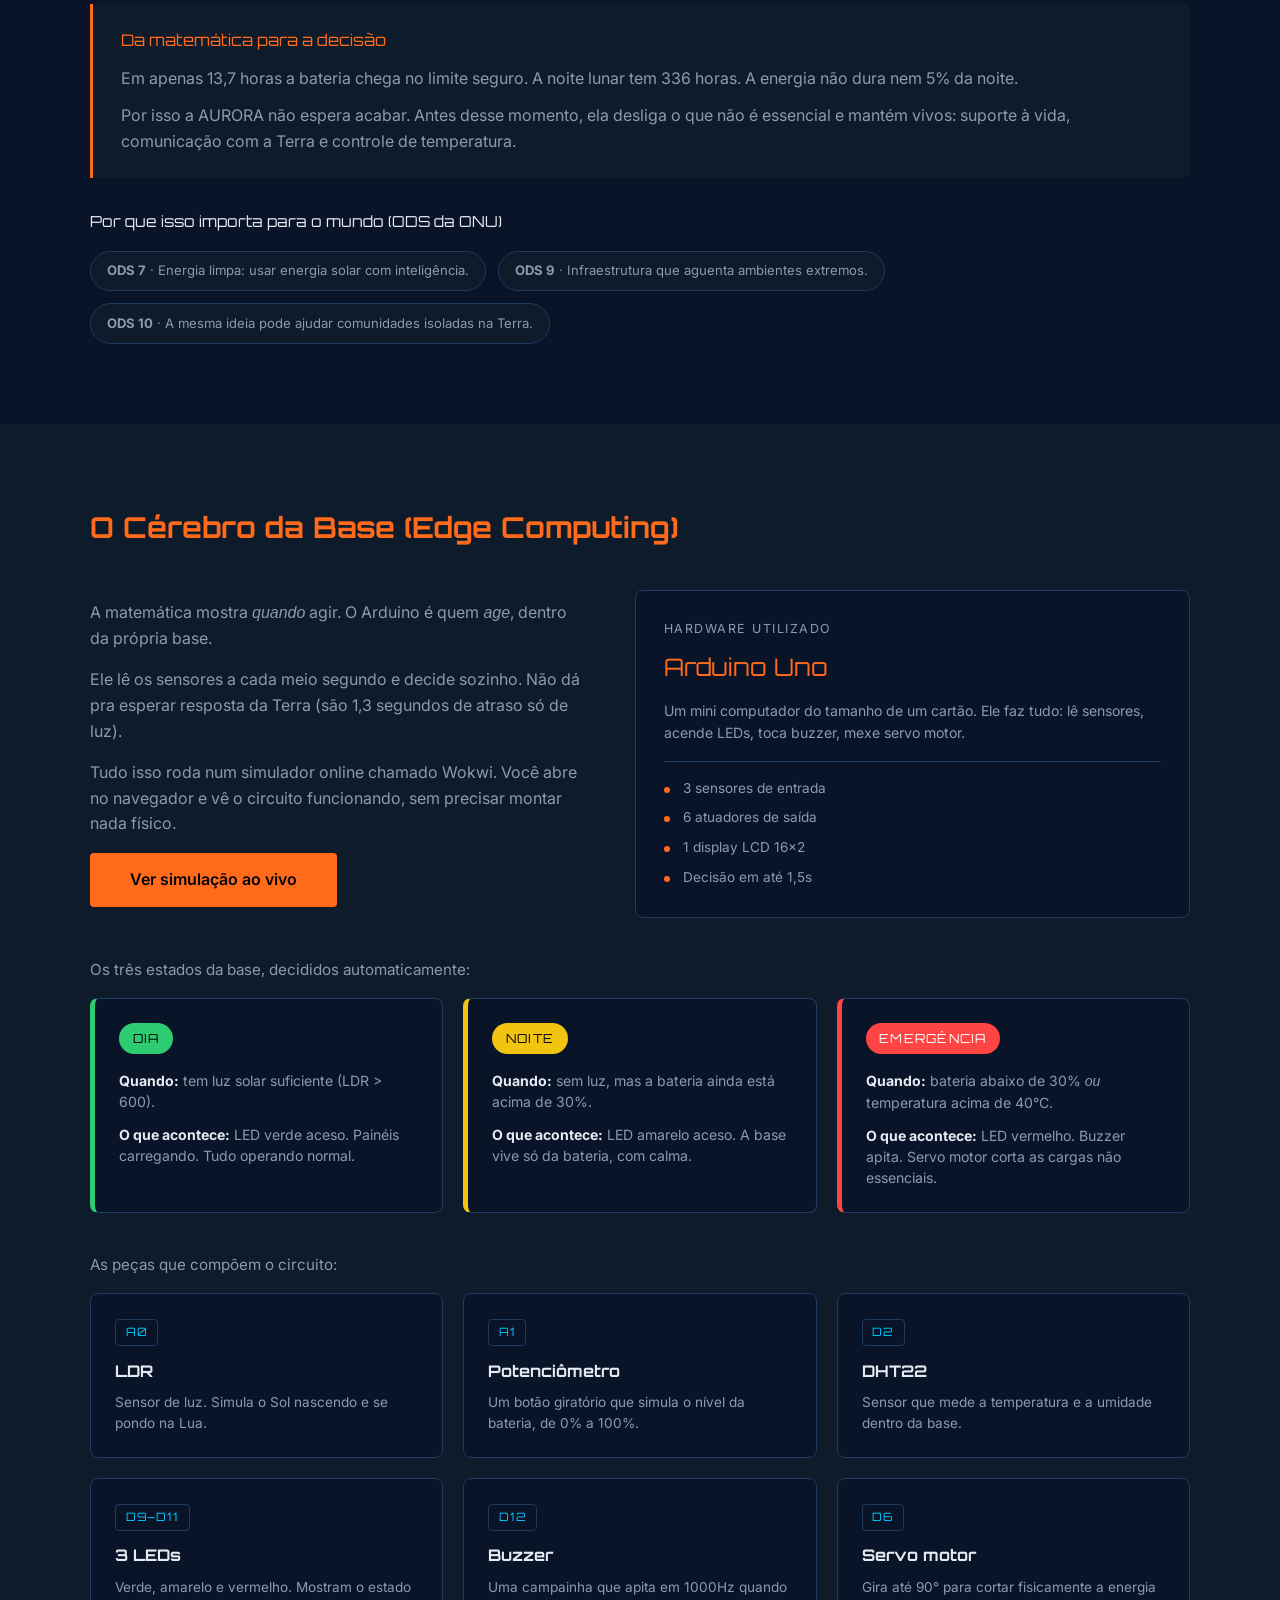
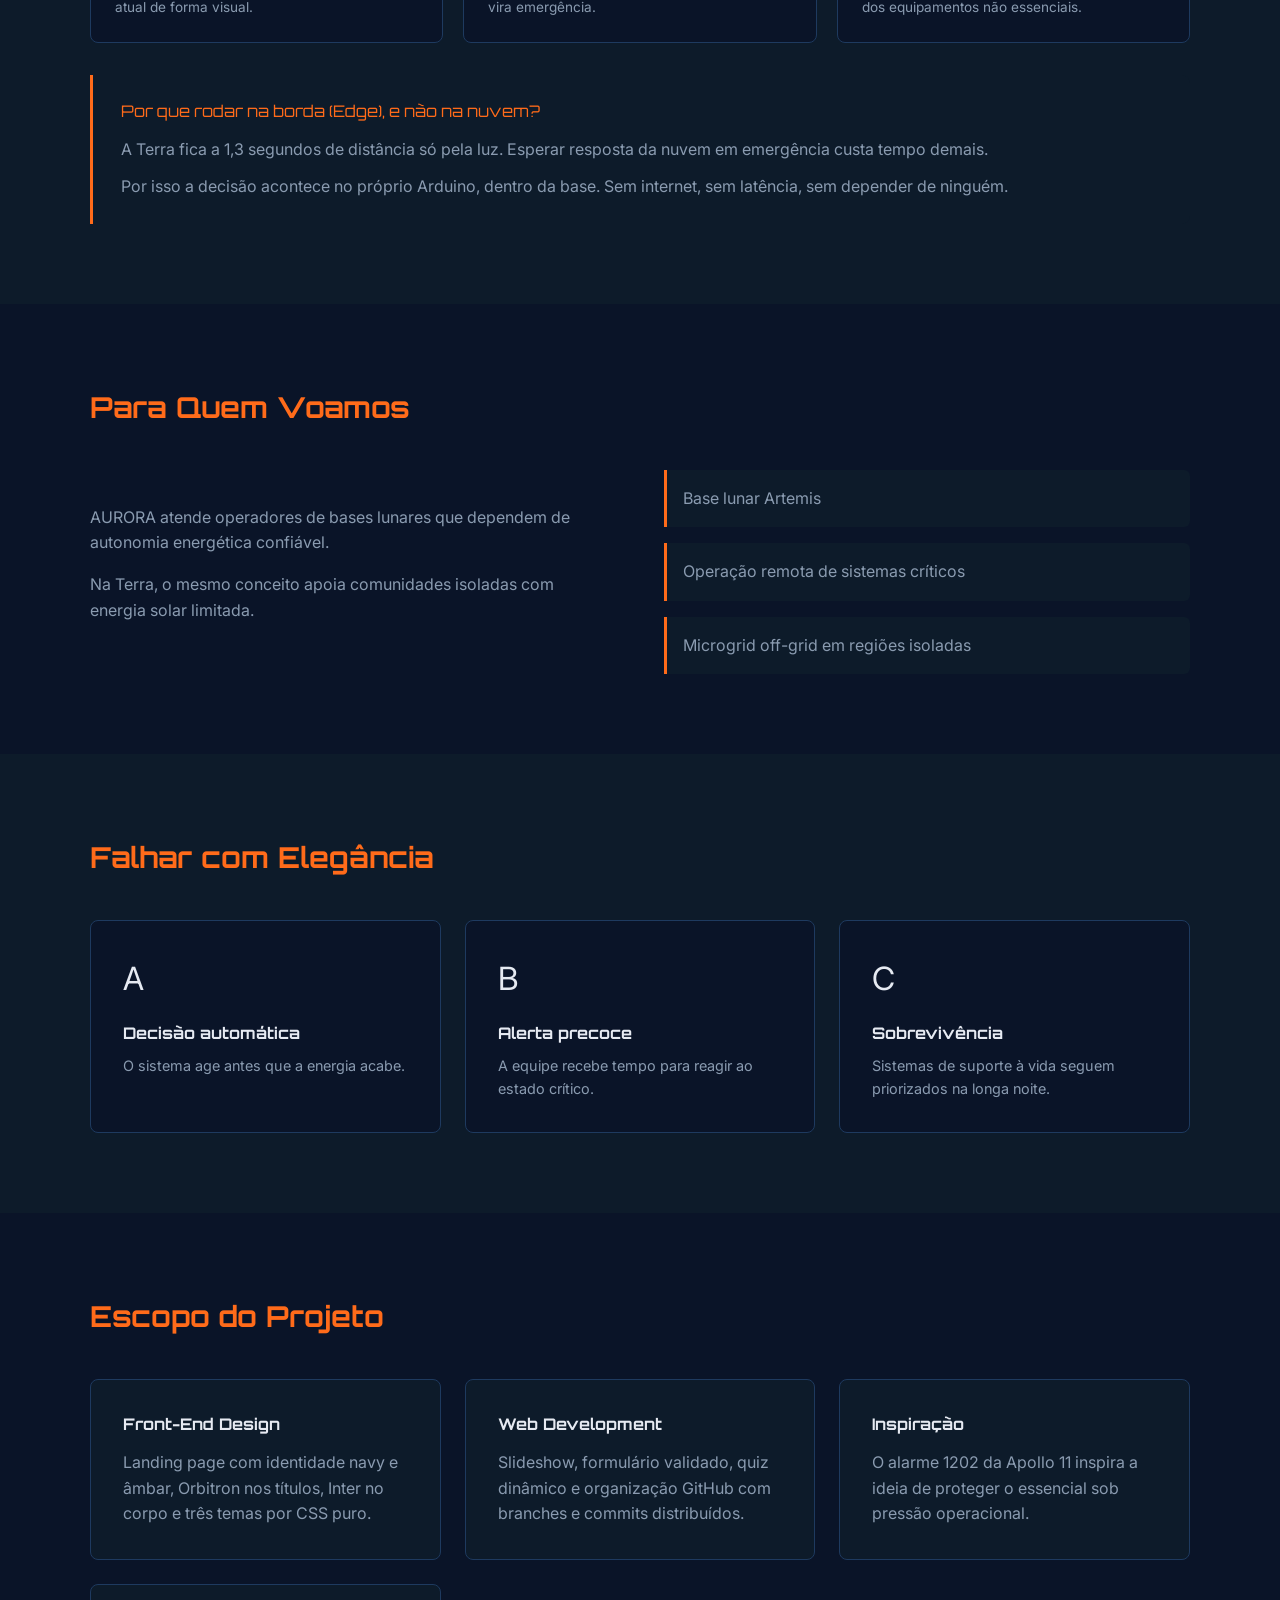
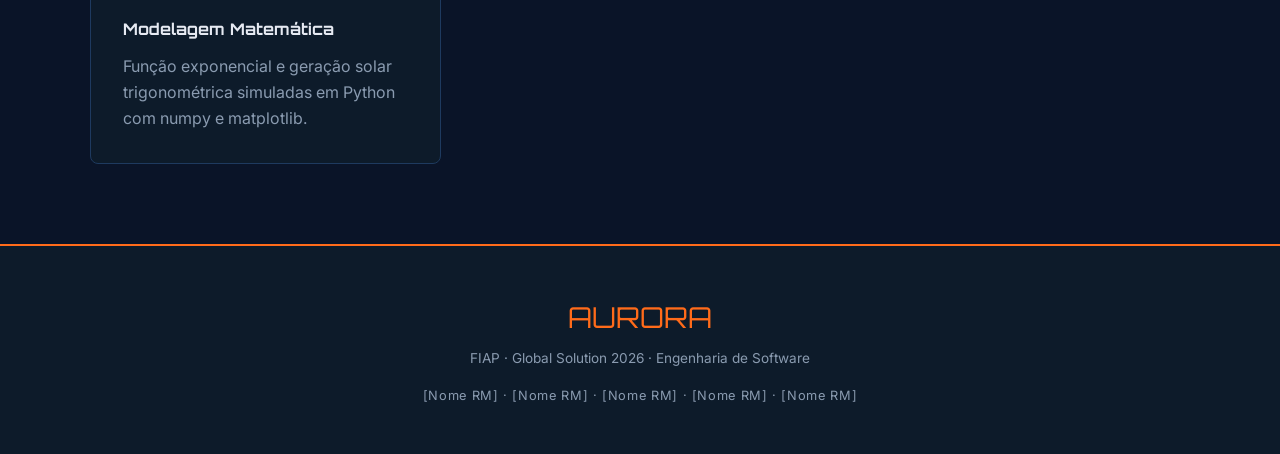
==== commit b0becf6c: "feat: adicionando projetos no missao.html" ====
--- a/Aurora-Web-Front/missao.html
+++ b/Aurora-Web-Front/missao.html
@@ -116,6 +116,234 @@
             </div>
         </section>
 
+        <!-- SECAO 3.5: MATEMATICA DA AUTONOMIA -->
+        <section id="missao-matematica" class="section">
+            <div class="section__inner">
+                <h2 class="section__title">A Matemática da Sobrevivência</h2>
+
+                <div class="section__content">
+                    <div class="section__text">
+                        <p>Na Lua, a noite dura cerca de 336 horas (14 dias na Terra) e os painéis solares não geram energia.</p>
+                        <p>A base depende só da bateria. A AURORA usa matemática para saber quanto tempo a energia ainda dura.</p>
+                        <p>Com esse número, o sistema decide quando cortar equipamentos não essenciais e proteger o suporte à vida.</p>
+                    </div>
+
+                    <div class="formula">
+                        <p class="formula__label">Função de descarga da bateria</p>
+                        <p class="formula__main">E(t) = 120 · e<sup>−0,067 · t</sup></p>
+                        <p class="formula__hint">E(t) é a energia em kWh restante após <strong>t</strong> horas. Começa em 120 kWh e cai exponencialmente.</p>
+                    </div>
+                </div>
+
+                <p class="hud__intro">Os cinco números que controlam a missão:</p>
+                <div class="hud">
+                    <div class="hud__item">
+                        <span class="hud__label">Energia inicial (E₀)</span>
+                        <span class="hud__value">120<small>kWh</small></span>
+                        <span class="hud__desc">Quanto a bateria guarda quando está cheia.</span>
+                    </div>
+                    <div class="hud__item">
+                        <span class="hud__label">Taxa de descarga (k)</span>
+                        <span class="hud__value">0,067<small>por hora</small></span>
+                        <span class="hud__desc">Velocidade com que a energia é gasta.</span>
+                    </div>
+                    <div class="hud__item">
+                        <span class="hud__label">Limite seguro (E_seg)</span>
+                        <span class="hud__value">48<small>kWh</small></span>
+                        <span class="hud__desc">Mínimo para manter o essencial vivo (40% de E₀).</span>
+                    </div>
+                    <div class="hud__item hud__item--destaque">
+                        <span class="hud__label">Autonomia (t*)</span>
+                        <span class="hud__value">13,7<small>horas</small></span>
+                        <span class="hud__desc">Tempo até atingir o limite seguro.</span>
+                    </div>
+                    <div class="hud__item">
+                        <span class="hud__label">Cobertura da noite</span>
+                        <span class="hud__value">4,1<small>%</small></span>
+                        <span class="hud__desc">Fração da noite lunar que esse tempo cobre.</span>
+                    </div>
+                </div>
+
+                <div class="graficos">
+                    <div class="grafico">
+                        <p class="grafico__titulo">Gráfico 1: como a bateria perde energia ao longo do tempo</p>
+                        <p class="grafico__legenda-texto">A curva laranja mostra a energia caindo. A linha vermelha é o limite seguro. A linha azul marca o momento exato em que a base precisa começar a economizar.</p>
+                        <svg class="grafico__svg" viewBox="0 0 600 280" role="img" aria-label="Curva exponencial da descarga da bateria com limite seguro em 48 kWh e autonomia de 13,7 horas">
+                            <rect x="0" y="0" width="600" height="280" fill="transparent"/>
+
+                            <line x1="60" y1="40" x2="60" y2="240" stroke="#1E3A5F" stroke-width="1"/>
+                            <line x1="60" y1="240" x2="580" y2="240" stroke="#1E3A5F" stroke-width="1"/>
+
+                            <line x1="60" y1="120" x2="580" y2="120" stroke="#1E3A5F" stroke-width="0.5" stroke-dasharray="2 4"/>
+                            <line x1="60" y1="200" x2="580" y2="200" stroke="#1E3A5F" stroke-width="0.5" stroke-dasharray="2 4"/>
+
+                            <path d="M 60 40 L 60 160 L 238 160 Z" fill="rgba(0, 196, 140, 0.18)"/>
+                            <path d="M 60 40 L 125 97 L 190 138 L 238 160 L 255 167 L 320 188 L 385 203 L 450 213 L 515 221 L 580 226" fill="none" stroke="rgba(0, 196, 140, 0.5)" stroke-width="1" stroke-dasharray="3 3"/>
+
+                            <path d="M 60 40 L 125 97 L 190 138 L 238 160 L 255 167 L 320 188 L 385 203 L 450 213 L 515 221 L 580 226" fill="none" stroke="#FF7A33" stroke-width="2.5"/>
+
+                            <line x1="60" y1="160" x2="580" y2="160" stroke="#FF4444" stroke-width="1.5" stroke-dasharray="6 4"/>
+                            <line x1="238" y1="40" x2="238" y2="240" stroke="#00C9FF" stroke-width="1.5" stroke-dasharray="2 3"/>
+
+                            <text x="50" y="44" text-anchor="end" fill="#8A9BB0" font-size="10" font-family="Inter, sans-serif">120</text>
+                            <text x="50" y="164" text-anchor="end" fill="#FF4444" font-size="10" font-family="Inter, sans-serif">48</text>
+                            <text x="50" y="244" text-anchor="end" fill="#8A9BB0" font-size="10" font-family="Inter, sans-serif">0</text>
+
+                            <text x="60" y="260" fill="#8A9BB0" font-size="10" font-family="Inter, sans-serif">0h</text>
+                            <text x="238" y="260" text-anchor="middle" fill="#00C9FF" font-size="10" font-family="Inter, sans-serif">t*=13,7h</text>
+                            <text x="580" y="260" text-anchor="end" fill="#8A9BB0" font-size="10" font-family="Inter, sans-serif">40h</text>
+
+                            <text x="300" y="20" text-anchor="middle" fill="#FF7A33" font-size="11" font-family="Orbitron, sans-serif">E(t) = 120 · e^(−0,067·t)</text>
+                        </svg>
+                        <div class="grafico__legenda">
+                            <span class="grafico__legenda-item grafico__legenda-item--curva">Curva E(t)</span>
+                            <span class="grafico__legenda-item grafico__legenda-item--limite">Limite seguro</span>
+                            <span class="grafico__legenda-item grafico__legenda-item--autonomia">Autonomia t*</span>
+                            <span class="grafico__legenda-item grafico__legenda-item--zona">Zona segura</span>
+                        </div>
+                    </div>
+
+                    <div class="grafico">
+                        <p class="grafico__titulo">Gráfico 2: quanta energia os painéis solares produzem no ciclo lunar</p>
+                        <p class="grafico__legenda-texto">A curva amarela é a potência solar durante o dia lunar. Quando ela cai a zero, começa a noite e a base passa a depender só da bateria.</p>
+                        <svg class="grafico__svg" viewBox="0 0 600 280" role="img" aria-label="Modelo trigonometrico da geracao solar durante o ciclo lunar de 708 horas">
+                            <rect x="0" y="0" width="600" height="280" fill="transparent"/>
+
+                            <line x1="60" y1="40" x2="60" y2="240" stroke="#1E3A5F" stroke-width="1"/>
+                            <line x1="60" y1="240" x2="580" y2="240" stroke="#1E3A5F" stroke-width="1"/>
+
+                            <line x1="60" y1="100" x2="580" y2="100" stroke="#1E3A5F" stroke-width="0.5" stroke-dasharray="2 4"/>
+                            <line x1="60" y1="170" x2="580" y2="170" stroke="#1E3A5F" stroke-width="0.5" stroke-dasharray="2 4"/>
+
+                            <path d="M 60 240 Q 190 -90 320 240 L 580 240 Z" fill="rgba(255, 209, 102, 0.18)"/>
+                            <path d="M 60 240 Q 190 -90 320 240 L 580 240" fill="none" stroke="#FFD166" stroke-width="2.5"/>
+
+                            <line x1="60" y1="225" x2="580" y2="225" stroke="#00C9FF" stroke-width="1.5" stroke-dasharray="4 3" opacity="0.7"/>
+
+                            <text x="50" y="44" text-anchor="end" fill="#8A9BB0" font-size="10" font-family="Inter, sans-serif">15</text>
+                            <text x="50" y="104" text-anchor="end" fill="#8A9BB0" font-size="10" font-family="Inter, sans-serif">10</text>
+                            <text x="50" y="174" text-anchor="end" fill="#8A9BB0" font-size="10" font-family="Inter, sans-serif">5</text>
+                            <text x="50" y="244" text-anchor="end" fill="#8A9BB0" font-size="10" font-family="Inter, sans-serif">0</text>
+
+                            <text x="60" y="260" fill="#8A9BB0" font-size="10" font-family="Inter, sans-serif">0</text>
+                            <text x="190" y="260" text-anchor="middle" fill="#FFD166" font-size="10" font-family="Inter, sans-serif">177h (pico)</text>
+                            <text x="320" y="260" text-anchor="middle" fill="#8A9BB0" font-size="10" font-family="Inter, sans-serif">354h</text>
+                            <text x="580" y="260" text-anchor="end" fill="#8A9BB0" font-size="10" font-family="Inter, sans-serif">708h</text>
+
+                            <text x="300" y="20" text-anchor="middle" fill="#FFD166" font-size="11" font-family="Orbitron, sans-serif">P(t) = 15 · sen(2π·t / 708)</text>
+                        </svg>
+                        <div class="grafico__legenda">
+                            <span class="grafico__legenda-item grafico__legenda-item--solar">Potência solar</span>
+                            <span class="grafico__legenda-item grafico__legenda-item--consumo">Consumo estimado</span>
+                            <span class="grafico__legenda-item grafico__legenda-item--gerada">Energia gerada no dia</span>
+                        </div>
+                    </div>
+                </div>
+
+                <div class="decisao">
+                    <p class="decisao__titulo">Da matemática para a decisão</p>
+                    <p>Em apenas 13,7 horas a bateria chega no limite seguro. A noite lunar tem 336 horas. A energia não dura nem 5% da noite.</p>
+                    <p>Por isso a AURORA não espera acabar. Antes desse momento, ela desliga o que não é essencial e mantém vivos: suporte à vida, comunicação com a Terra e controle de temperatura.</p>
+                </div>
+
+                <div class="ods">
+                    <p class="ods__titulo">Por que isso importa para o mundo (ODS da ONU)</p>
+                    <div class="ods__lista">
+                        <span class="ods__item"><strong>ODS 7</strong> · Energia limpa: usar energia solar com inteligência.</span>
+                        <span class="ods__item"><strong>ODS 9</strong> · Infraestrutura que aguenta ambientes extremos.</span>
+                        <span class="ods__item"><strong>ODS 10</strong> · A mesma ideia pode ajudar comunidades isoladas na Terra.</span>
+                    </div>
+                </div>
+            </div>
+        </section>
+
+        <!-- SECAO 3.6: EDGE COMPUTING / ARDUINO -->
+        <section id="missao-edge" class="section section--alt">
+            <div class="section__inner">
+                <h2 class="section__title">O Cérebro da Base (Edge Computing)</h2>
+
+                <div class="section__content">
+                    <div class="section__text">
+                        <p>A matemática mostra <em>quando</em> agir. O Arduino é quem <em>age</em>, dentro da própria base.</p>
+                        <p>Ele lê os sensores a cada meio segundo e decide sozinho. Não dá pra esperar resposta da Terra (são 1,3 segundos de atraso só de luz).</p>
+                        <p>Tudo isso roda num simulador online chamado Wokwi. Você abre no navegador e vê o circuito funcionando, sem precisar montar nada físico.</p>
+                        <a href="https://wokwi.com/projects/465189529004507137" target="_blank" rel="noopener" class="hero__cta">Ver simulação ao vivo</a>
+                    </div>
+
+                    <div class="edge-painel">
+                        <p class="edge-painel__label">Hardware utilizado</p>
+                        <p class="edge-painel__valor">Arduino Uno</p>
+                        <p class="edge-painel__hint">Um mini computador do tamanho de um cartão. Ele faz tudo: lê sensores, acende LEDs, toca buzzer, mexe servo motor.</p>
+                        <ul class="edge-painel__lista">
+                            <li>3 sensores de entrada</li>
+                            <li>6 atuadores de saída</li>
+                            <li>1 display LCD 16x2</li>
+                            <li>Decisão em até 1,5s</li>
+                        </ul>
+                    </div>
+                </div>
+
+                <p class="estados__intro">Os três estados da base, decididos automaticamente:</p>
+                <div class="estados">
+                    <div class="estado estado--dia">
+                        <span class="estado__tag">DIA</span>
+                        <p class="estado__cond"><strong>Quando:</strong> tem luz solar suficiente (LDR &gt; 600).</p>
+                        <p class="estado__acao"><strong>O que acontece:</strong> LED verde aceso. Painéis carregando. Tudo operando normal.</p>
+                    </div>
+                    <div class="estado estado--noite">
+                        <span class="estado__tag">NOITE</span>
+                        <p class="estado__cond"><strong>Quando:</strong> sem luz, mas a bateria ainda está acima de 30%.</p>
+                        <p class="estado__acao"><strong>O que acontece:</strong> LED amarelo aceso. A base vive só da bateria, com calma.</p>
+                    </div>
+                    <div class="estado estado--emergencia">
+                        <span class="estado__tag">EMERGÊNCIA</span>
+                        <p class="estado__cond"><strong>Quando:</strong> bateria abaixo de 30% <em>ou</em> temperatura acima de 40°C.</p>
+                        <p class="estado__acao"><strong>O que acontece:</strong> LED vermelho. Buzzer apita. Servo motor corta as cargas não essenciais.</p>
+                    </div>
+                </div>
+
+                <p class="componentes__intro">As peças que compõem o circuito:</p>
+                <div class="componentes">
+                    <div class="componente">
+                        <span class="componente__pino">A0</span>
+                        <h4>LDR</h4>
+                        <p>Sensor de luz. Simula o Sol nascendo e se pondo na Lua.</p>
+                    </div>
+                    <div class="componente">
+                        <span class="componente__pino">A1</span>
+                        <h4>Potenciômetro</h4>
+                        <p>Um botão giratório que simula o nível da bateria, de 0% a 100%.</p>
+                    </div>
+                    <div class="componente">
+                        <span class="componente__pino">D2</span>
+                        <h4>DHT22</h4>
+                        <p>Sensor que mede a temperatura e a umidade dentro da base.</p>
+                    </div>
+                    <div class="componente">
+                        <span class="componente__pino">D9–D11</span>
+                        <h4>3 LEDs</h4>
+                        <p>Verde, amarelo e vermelho. Mostram o estado atual de forma visual.</p>
+                    </div>
+                    <div class="componente">
+                        <span class="componente__pino">D12</span>
+                        <h4>Buzzer</h4>
+                        <p>Uma campainha que apita em 1000Hz quando vira emergência.</p>
+                    </div>
+                    <div class="componente">
+                        <span class="componente__pino">D6</span>
+                        <h4>Servo motor</h4>
+                        <p>Gira até 90° para cortar fisicamente a energia dos equipamentos não essenciais.</p>
+                    </div>
+                </div>
+
+                <div class="decisao">
+                    <p class="decisao__titulo">Por que rodar na borda (Edge), e não na nuvem?</p>
+                    <p>A Terra fica a 1,3 segundos de distância só pela luz. Esperar resposta da nuvem em emergência custa tempo demais.</p>
+                    <p>Por isso a decisão acontece no próprio Arduino, dentro da base. Sem internet, sem latência, sem depender de ninguém.</p>
+                </div>
+            </div>
+        </section>
+
         <!-- SEÇÃO 4: PÚBLICO -->
         <section id="missao-publico" class="section">
             <div class="section__inner">
@@ -174,6 +402,10 @@
                     <div class="mission-grid__item">
                         <h3>Inspiração</h3>
                         <p>O alarme 1202 da Apollo 11 inspira a ideia de proteger o essencial sob pressão operacional.</p>
+                    </div>
+                    <div class="mission-grid__item">
+                        <h3>Modelagem Matemática</h3>
+                        <p>Função exponencial e geração solar trigonométrica simuladas em Python com numpy e matplotlib.</p>
                     </div>
                 </div>
             </div>
--- a/Aurora-Web-Front/src/css/style.css
+++ b/Aurora-Web-Front/src/css/style.css
@@ -964,4 +964,460 @@
 .quiz__alternativa.errada {
     border-color: #dc2626;
     background-color: rgba(220, 38, 38, 0.25);
+}
+
+/* Secao matematica da autonomia */
+.formula {
+    flex: 1;
+    padding: 1.75rem;
+    border: 1px solid var(--border);
+    border-radius: 8px;
+    background-color: var(--navy);
+    text-align: center;
+    transition: background-color 600ms ease, border-color 600ms ease;
+}
+
+.formula__label {
+    margin-bottom: 0.8rem;
+    color: var(--text-muted);
+    font-size: 0.78rem;
+    letter-spacing: 0.12em;
+    text-transform: uppercase;
+}
+
+.formula__main {
+    margin-bottom: 0.8rem;
+    color: var(--amber);
+    font-family: var(--font-title);
+    font-size: 1.5rem;
+    line-height: 1.2;
+    transition: color 600ms ease;
+}
+
+.formula__main sup {
+    font-size: 0.7em;
+}
+
+.formula__hint {
+    color: var(--text-muted);
+    font-size: 0.82rem;
+}
+
+.hud__intro {
+    margin-top: 2.5rem;
+    margin-bottom: 1rem;
+    color: var(--text-muted);
+    font-size: 0.95rem;
+}
+
+.hud {
+    display: grid;
+    grid-template-columns: repeat(5, minmax(0, 1fr));
+    gap: 1rem;
+}
+
+.hud__item {
+    padding: 1.25rem 1rem;
+    border: 1px solid var(--border);
+    border-radius: 8px;
+    background-color: var(--navy);
+    text-align: center;
+    transition: background-color 600ms ease, border-color 600ms ease;
+}
+
+.hud__item--destaque {
+    border-color: var(--amber);
+    background-color: color-mix(in srgb, var(--amber) 14%, var(--navy));
+}
+
+.hud__label {
+    display: block;
+    margin-bottom: 0.6rem;
+    color: var(--text-muted);
+    font-size: 0.72rem;
+    letter-spacing: 0.08em;
+    text-transform: uppercase;
+}
+
+.hud__value {
+    display: block;
+    color: var(--amber);
+    font-family: var(--font-title);
+    font-size: 1.7rem;
+    line-height: 1;
+    transition: color 600ms ease;
+}
+
+.hud__value small {
+    display: block;
+    margin-top: 0.35rem;
+    color: var(--text-muted);
+    font-family: var(--font-body);
+    font-size: 0.7rem;
+    font-weight: 400;
+}
+
+.hud__desc {
+    display: block;
+    margin-top: 0.7rem;
+    color: var(--text-muted);
+    font-size: 0.78rem;
+    line-height: 1.4;
+}
+
+.graficos {
+    display: grid;
+    grid-template-columns: repeat(2, minmax(0, 1fr));
+    gap: 1.5rem;
+    margin-top: 2rem;
+}
+
+.grafico {
+    padding: 1.5rem;
+    border: 1px solid var(--border);
+    border-radius: 8px;
+    background-color: var(--navy);
+    transition: background-color 600ms ease, border-color 600ms ease;
+}
+
+.grafico__titulo {
+    margin-bottom: 1rem;
+    color: var(--text);
+    font-family: var(--font-title);
+    font-size: 0.95rem;
+    transition: color 600ms ease;
+}
+
+.grafico__legenda-texto {
+    margin-bottom: 1rem;
+    color: var(--text-muted);
+    font-size: 0.85rem;
+    line-height: 1.5;
+}
+
+.grafico__svg {
+    display: block;
+    width: 100%;
+    height: auto;
+}
+
+.grafico__legenda {
+    display: flex;
+    flex-wrap: wrap;
+    gap: 0.9rem;
+    margin-top: 0.9rem;
+    color: var(--text-muted);
+    font-size: 0.78rem;
+}
+
+.grafico__legenda-item {
+    display: inline-flex;
+    align-items: center;
+}
+
+.grafico__legenda-item::before {
+    display: inline-block;
+    width: 16px;
+    height: 3px;
+    margin-right: 0.45rem;
+    border-radius: 2px;
+    background-color: var(--text-muted);
+    content: "";
+}
+
+.grafico__legenda-item--curva::before {
+    background-color: #FF7A33;
+}
+
+.grafico__legenda-item--limite::before {
+    background-color: #FF4444;
+}
+
+.grafico__legenda-item--autonomia::before {
+    background-color: #00C9FF;
+}
+
+.grafico__legenda-item--zona::before {
+    background-color: rgba(0, 196, 140, 0.6);
+}
+
+.grafico__legenda-item--solar::before {
+    background-color: #FFD166;
+}
+
+.grafico__legenda-item--consumo::before {
+    background-color: #00C9FF;
+}
+
+.grafico__legenda-item--gerada::before {
+    background-color: rgba(255, 209, 102, 0.4);
+}
+
+.decisao {
+    margin-top: 2rem;
+    padding: 1.5rem 1.75rem;
+    border-left: 3px solid var(--amber);
+    border-radius: 0 8px 8px 0;
+    background-color: var(--navy);
+    transition: background-color 600ms ease, border-color 600ms ease;
+}
+
+.decisao__titulo {
+    margin-bottom: 0.8rem;
+    color: var(--amber);
+    font-family: var(--font-title);
+    font-size: 1rem;
+    transition: color 600ms ease;
+}
+
+.decisao p:not(.decisao__titulo) {
+    color: var(--text-muted);
+    transition: color 600ms ease;
+}
+
+.decisao p + p {
+    margin-top: 0.7rem;
+}
+
+.ods {
+    margin-top: 2rem;
+}
+
+.ods__titulo {
+    margin-bottom: 1rem;
+    color: var(--text);
+    font-family: var(--font-title);
+    font-size: 0.95rem;
+    transition: color 600ms ease;
+}
+
+.ods__lista {
+    display: flex;
+    flex-wrap: wrap;
+    gap: 0.75rem;
+}
+
+.ods__item {
+    padding: 0.55rem 1rem;
+    border: 1px solid var(--border);
+    border-radius: 999px;
+    background-color: var(--navy);
+    color: var(--text-muted);
+    font-size: 0.82rem;
+    transition: background-color 600ms ease, border-color 200ms ease, color 200ms ease;
+}
+
+.ods__item:hover {
+    border-color: var(--amber);
+    color: var(--amber);
+}
+
+@media (max-width: 1279px) {
+    .hud {
+        grid-template-columns: repeat(3, minmax(0, 1fr));
+    }
+    .graficos {
+        grid-template-columns: 1fr;
+    }
+}
+
+@media (max-width: 768px) {
+    .hud {
+        grid-template-columns: repeat(2, minmax(0, 1fr));
+    }
+    .formula__main {
+        font-size: 1.25rem;
+    }
+}
+
+/* Secao Edge / Arduino */
+.edge-painel {
+    flex: 1;
+    padding: 1.75rem;
+    border: 1px solid var(--border);
+    border-radius: 8px;
+    background-color: var(--bg);
+    transition: background-color 600ms ease, border-color 600ms ease;
+}
+
+.edge-painel__label {
+    margin-bottom: 0.6rem;
+    color: var(--text-muted);
+    font-size: 0.78rem;
+    letter-spacing: 0.12em;
+    text-transform: uppercase;
+}
+
+.edge-painel__valor {
+    margin-bottom: 0.8rem;
+    color: var(--amber);
+    font-family: var(--font-title);
+    font-size: 1.5rem;
+    transition: color 600ms ease;
+}
+
+.edge-painel__hint {
+    margin-bottom: 1rem;
+    color: var(--text-muted);
+    font-size: 0.88rem;
+}
+
+.edge-painel__lista {
+    display: flex;
+    flex-direction: column;
+    gap: 0.5rem;
+    padding-top: 1rem;
+    border-top: 1px solid var(--border);
+}
+
+.edge-painel__lista li {
+    padding-left: 1.2rem;
+    color: var(--text-muted);
+    font-size: 0.85rem;
+    position: relative;
+}
+
+.edge-painel__lista li::before {
+    position: absolute;
+    top: 0.55rem;
+    left: 0;
+    width: 6px;
+    height: 6px;
+    border-radius: 50%;
+    background-color: var(--amber);
+    content: "";
+    transition: background-color 600ms ease;
+}
+
+.estados__intro,
+.componentes__intro {
+    margin-top: 2.5rem;
+    margin-bottom: 1rem;
+    color: var(--text-muted);
+    font-size: 0.95rem;
+}
+
+.estados {
+    display: grid;
+    grid-template-columns: repeat(3, minmax(0, 1fr));
+    gap: 1.25rem;
+}
+
+.estado {
+    padding: 1.5rem;
+    border: 1px solid var(--border);
+    border-left-width: 5px;
+    border-radius: 8px;
+    background-color: var(--bg);
+    transition: background-color 600ms ease, border-color 600ms ease;
+}
+
+.estado--dia {
+    border-left-color: #2ECC71;
+}
+
+.estado--noite {
+    border-left-color: #F1C40F;
+}
+
+.estado--emergencia {
+    border-left-color: #FF4444;
+}
+
+.estado__tag {
+    display: inline-block;
+    margin-bottom: 1rem;
+    padding: 0.35rem 0.85rem;
+    border-radius: 999px;
+    color: #05070D;
+    font-family: var(--font-title);
+    font-size: 0.78rem;
+    letter-spacing: 0.1em;
+}
+
+.estado--dia .estado__tag {
+    background-color: #2ECC71;
+}
+
+.estado--noite .estado__tag {
+    background-color: #F1C40F;
+}
+
+.estado--emergencia .estado__tag {
+    background-color: #FF4444;
+    color: #FFF;
+}
+
+.estado__cond,
+.estado__acao {
+    color: var(--text-muted);
+    font-size: 0.88rem;
+    line-height: 1.5;
+}
+
+.estado__cond {
+    margin-bottom: 0.7rem;
+}
+
+.estado strong {
+    color: var(--text);
+}
+
+.componentes {
+    display: grid;
+    grid-template-columns: repeat(3, minmax(0, 1fr));
+    gap: 1.25rem;
+}
+
+.componente {
+    position: relative;
+    padding: 1.5rem;
+    border: 1px solid var(--border);
+    border-radius: 8px;
+    background-color: var(--bg);
+    transition: background-color 600ms ease, border-color 200ms ease;
+}
+
+.componente:hover {
+    border-color: var(--amber);
+}
+
+.componente__pino {
+    display: inline-block;
+    margin-bottom: 0.8rem;
+    padding: 0.2rem 0.6rem;
+    border: 1px solid var(--border);
+    border-radius: 4px;
+    color: var(--cyan);
+    font-family: var(--font-title);
+    font-size: 0.72rem;
+    letter-spacing: 0.08em;
+}
+
+.componente h4 {
+    margin-bottom: 0.5rem;
+    color: var(--text);
+    font-family: var(--font-title);
+    font-size: 1rem;
+    transition: color 600ms ease;
+}
+
+.componente p {
+    color: var(--text-muted);
+    font-size: 0.85rem;
+    line-height: 1.5;
+}
+
+@media (max-width: 1279px) {
+    .estados,
+    .componentes {
+        grid-template-columns: repeat(2, minmax(0, 1fr));
+    }
+}
+
+@media (max-width: 768px) {
+    .estados,
+    .componentes {
+        grid-template-columns: 1fr;
+    }
 }
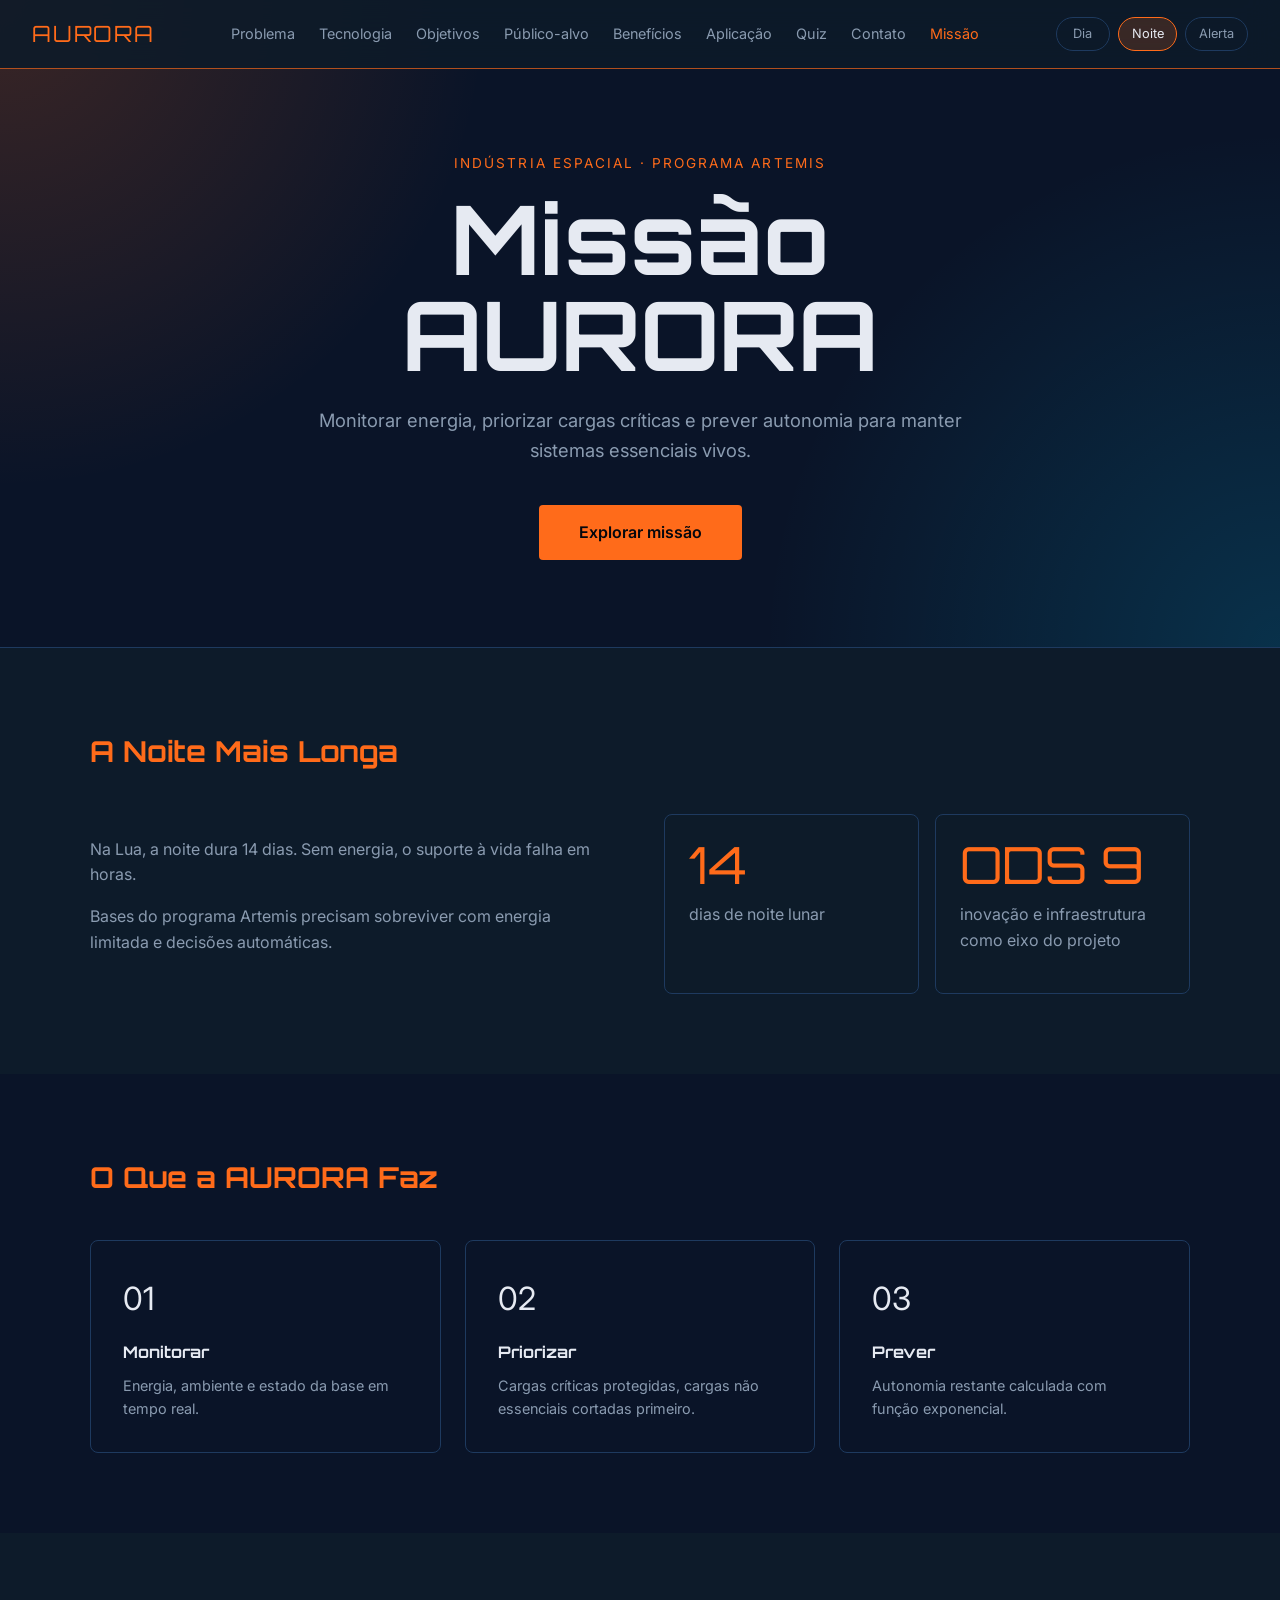
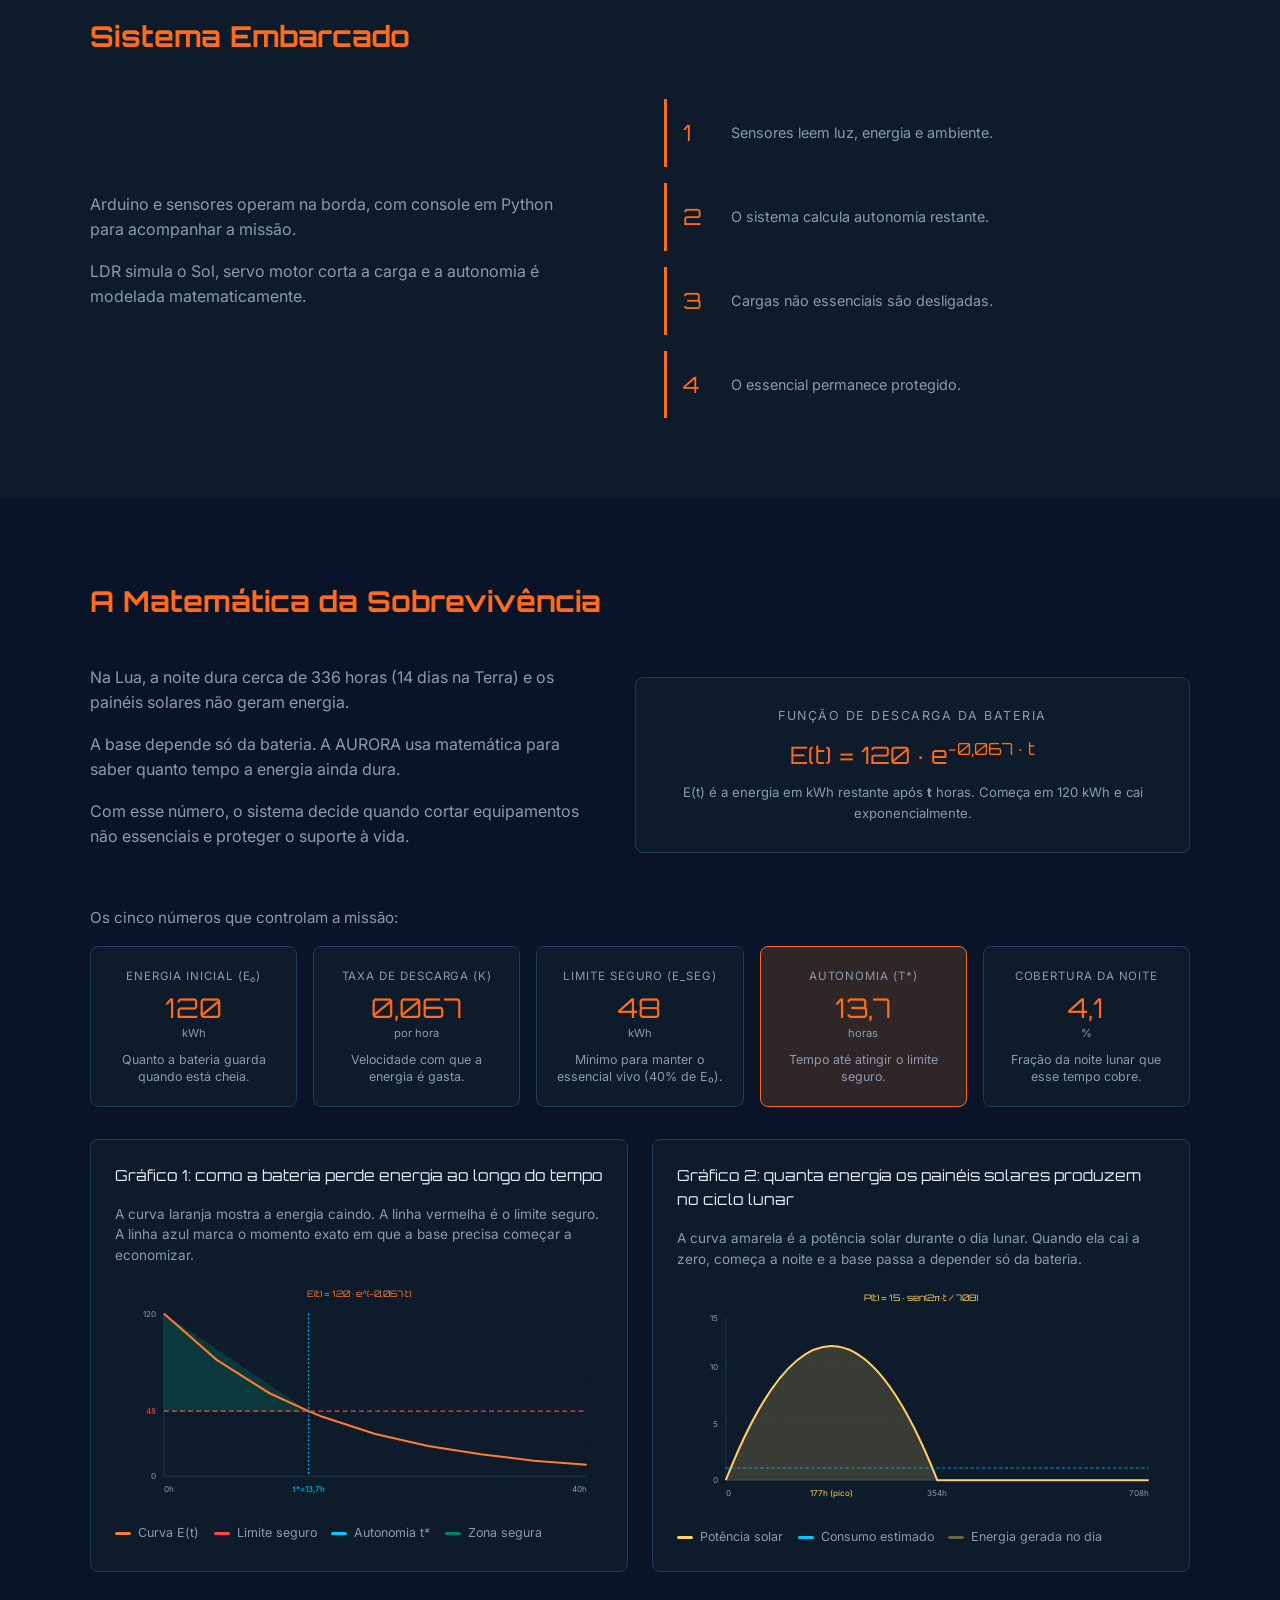
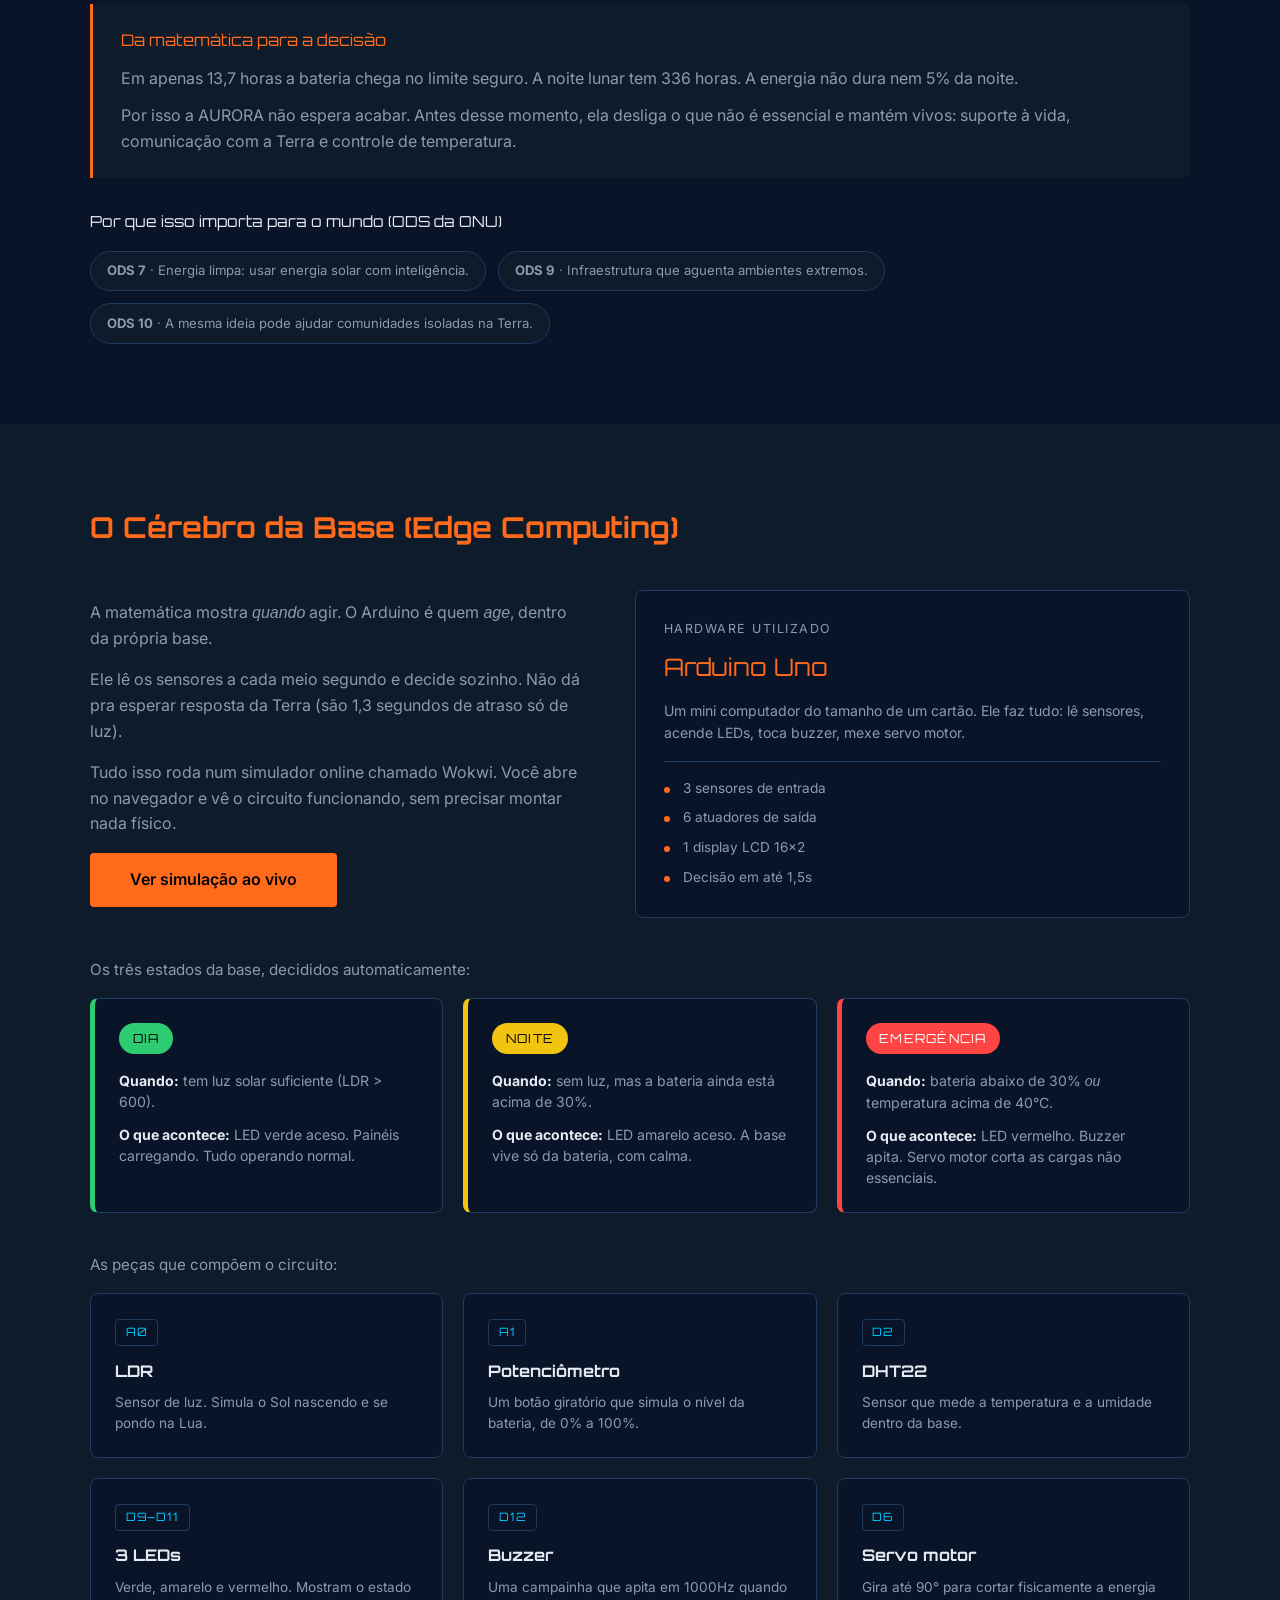
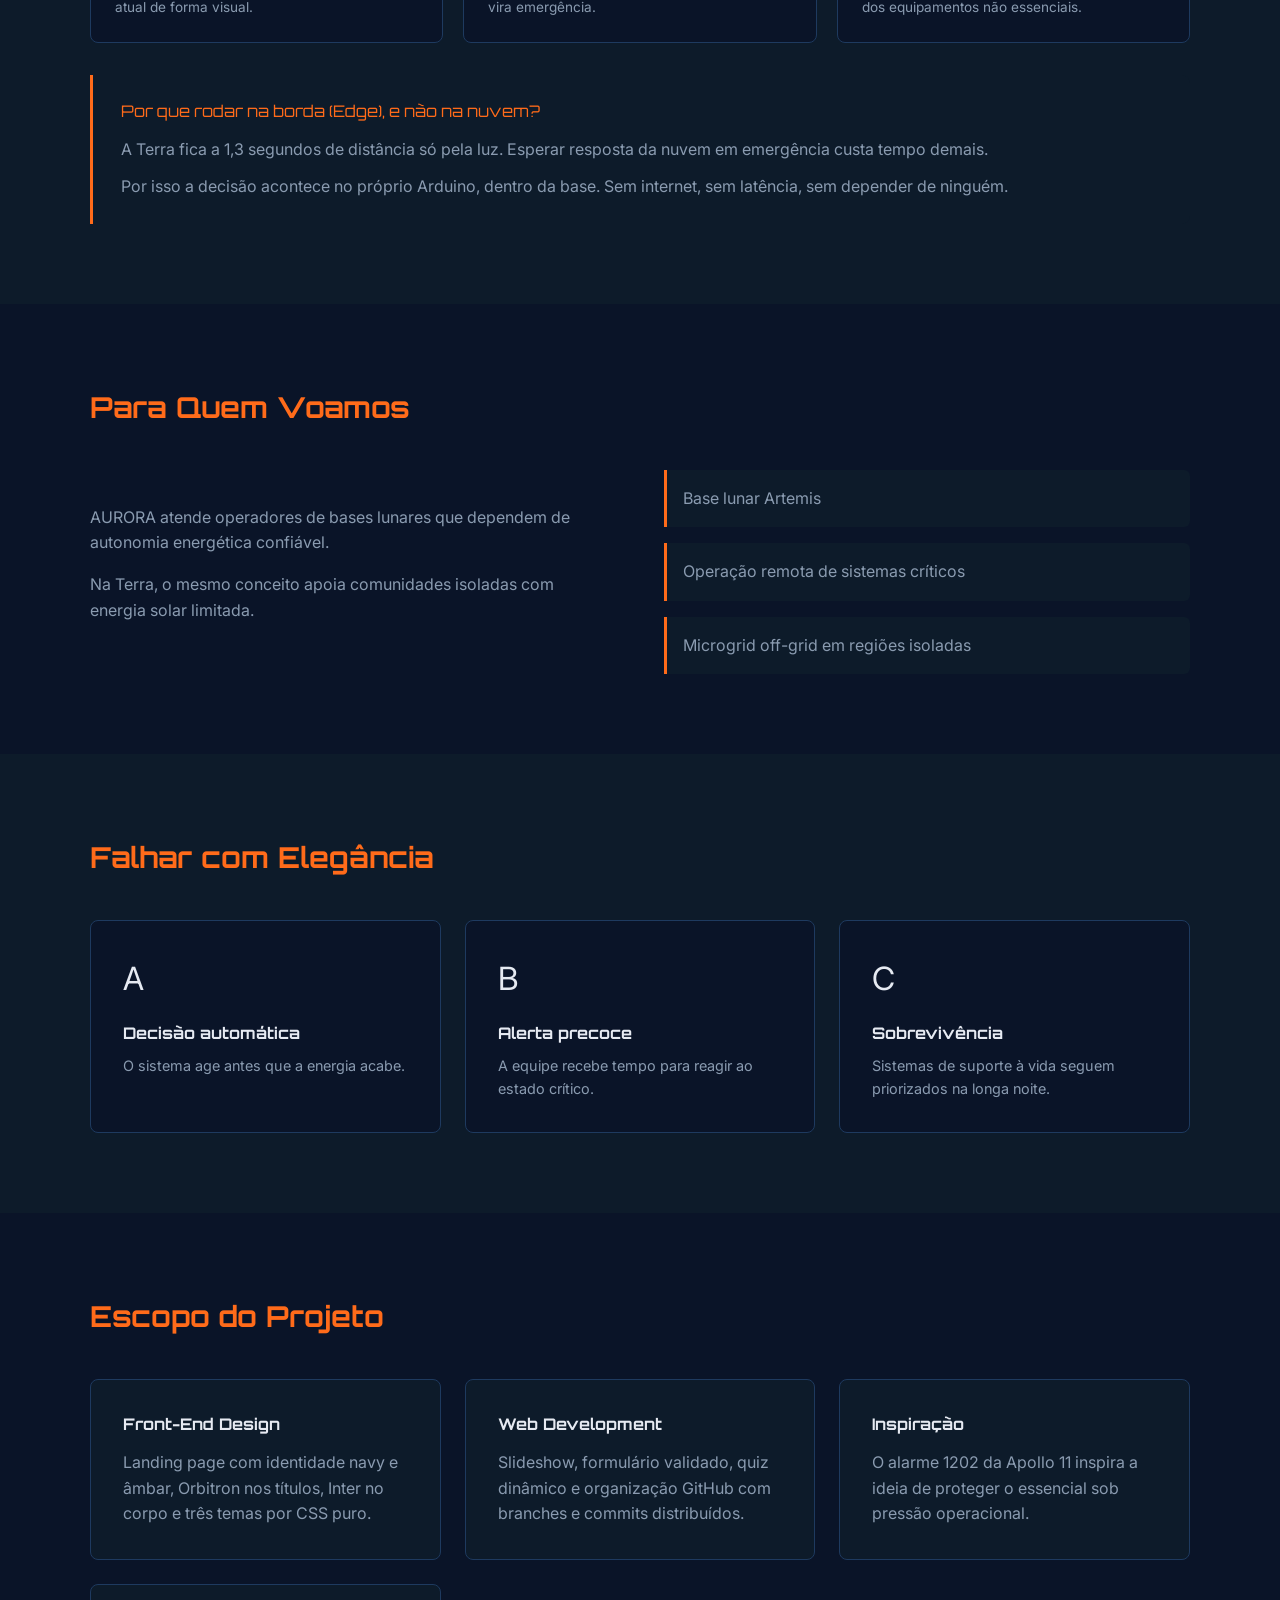
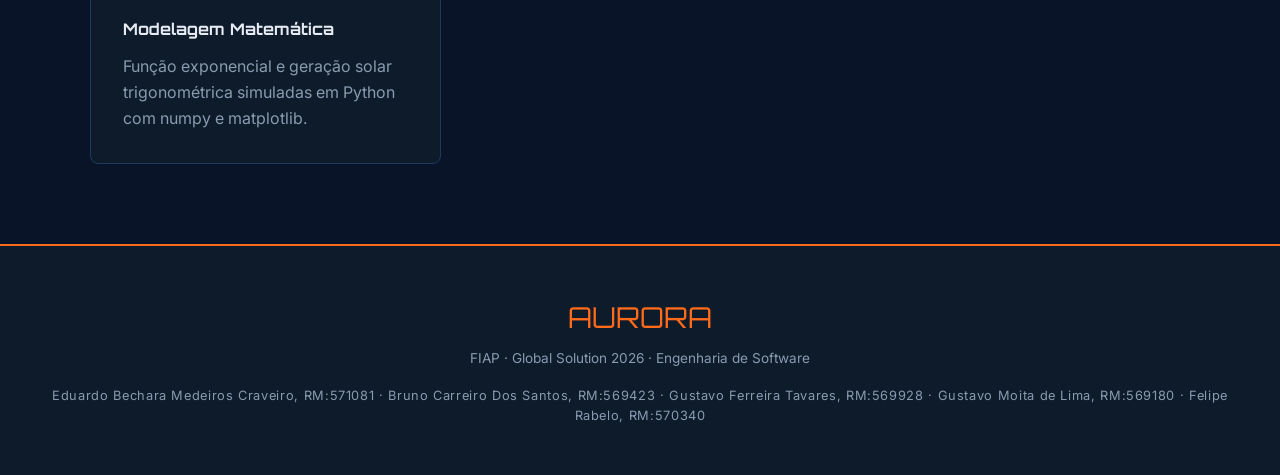
==== commit 056298b6: "fix: rm e nome dos integrantes" ====
--- a/Aurora-Web-Front/missao.html
+++ b/Aurora-Web-Front/missao.html
@@ -416,7 +416,7 @@
             <p class="footer__logo">AURORA</p>
             <p class="footer__sub">FIAP · Global Solution 2026 · Engenharia de Software</p>
             <p class="footer__team">
-                [Nome RM] · [Nome RM] · [Nome RM] · [Nome RM] · [Nome RM]
+                Eduardo Bechara Medeiros Craveiro, RM:571081 · Bruno Carreiro Dos Santos, RM:569423 · Gustavo Ferreira Tavares, RM:569928 · Gustavo Moita de Lima, RM:569180 · Felipe Rabelo, RM:570340
             </p>
         </footer>
 
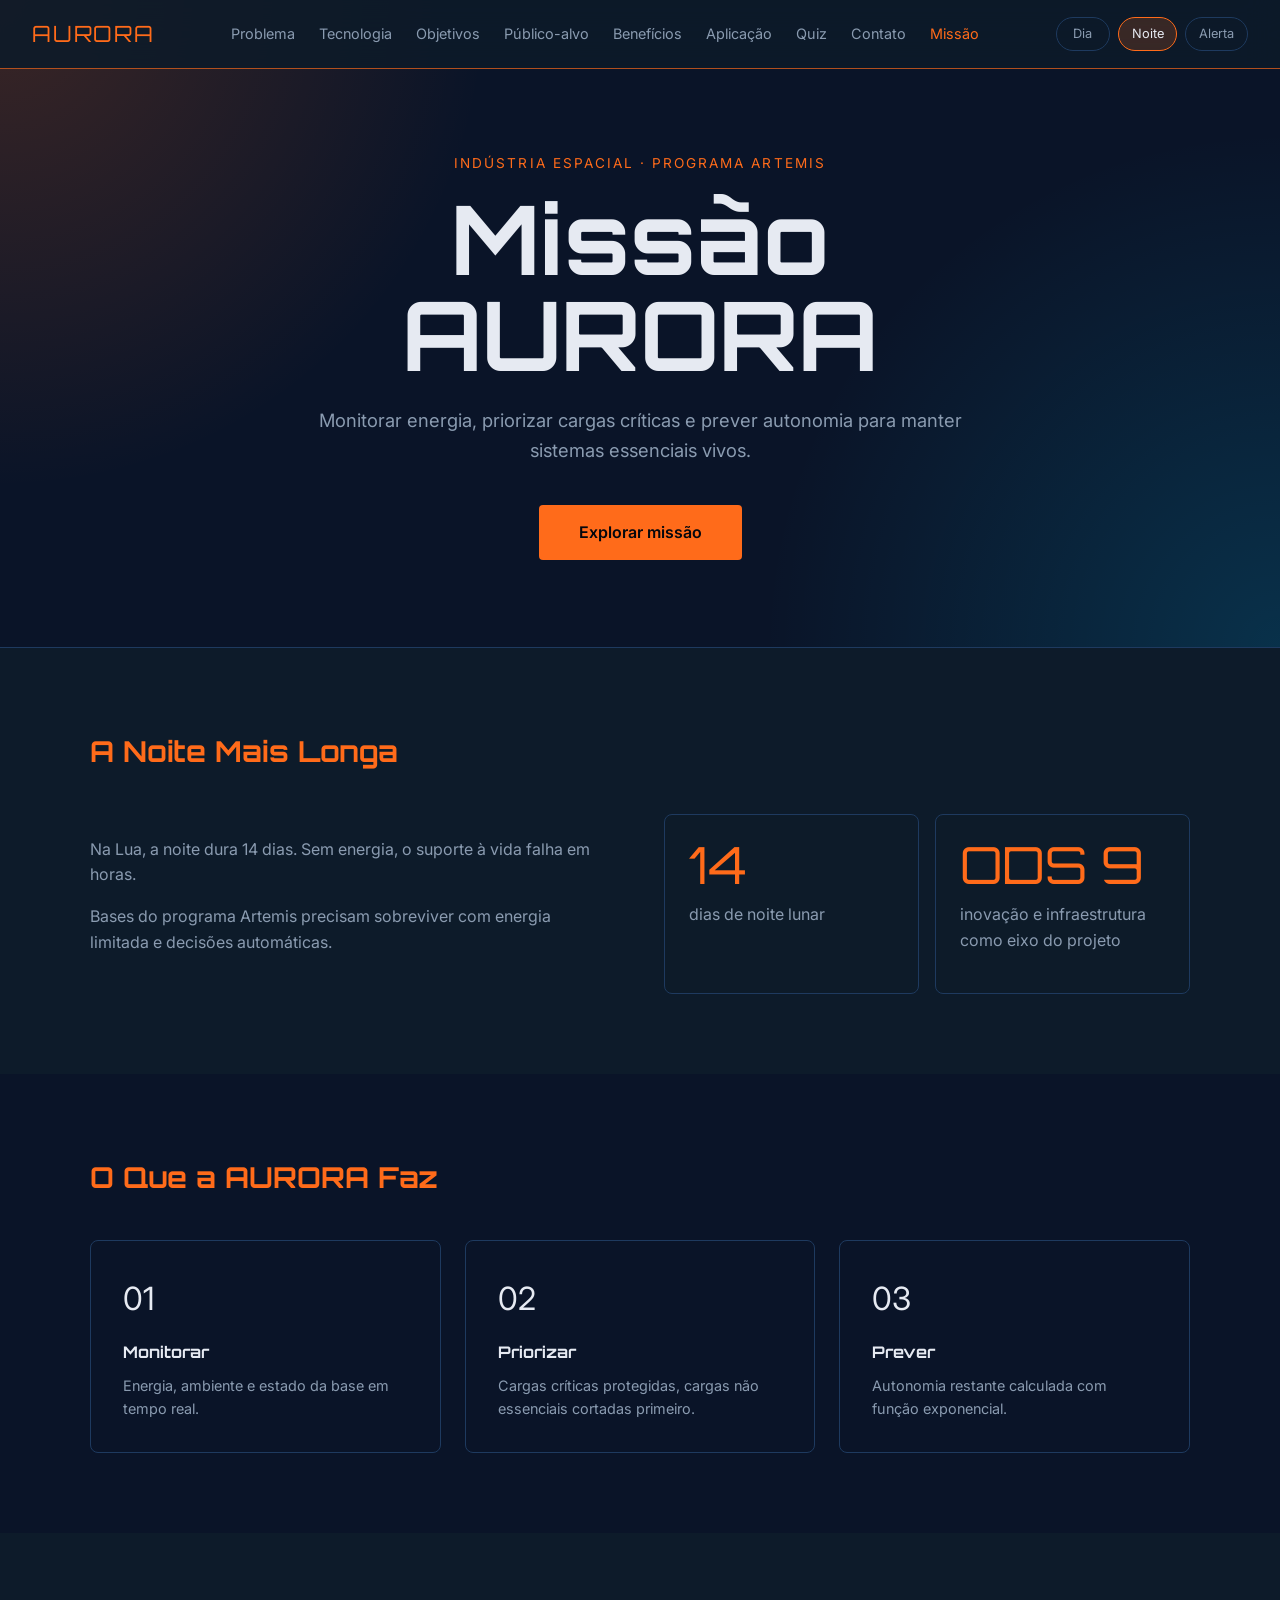
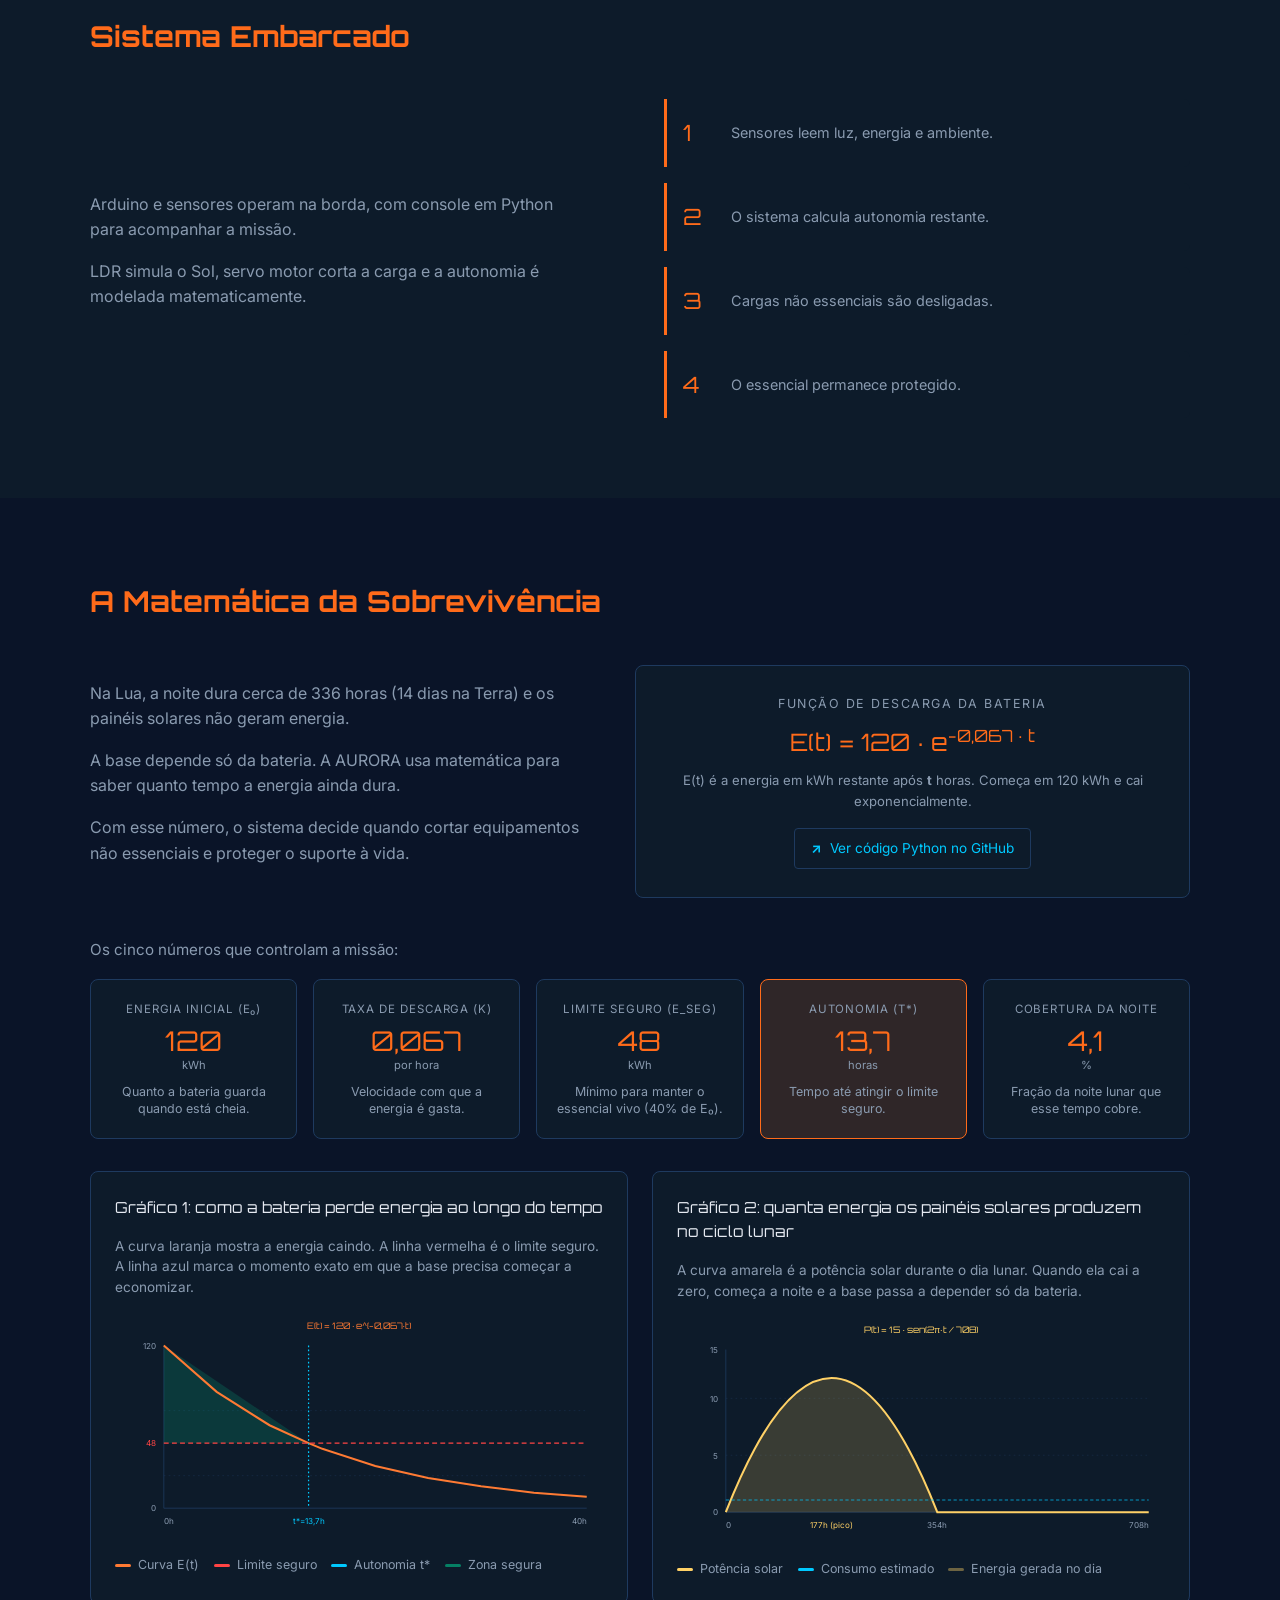
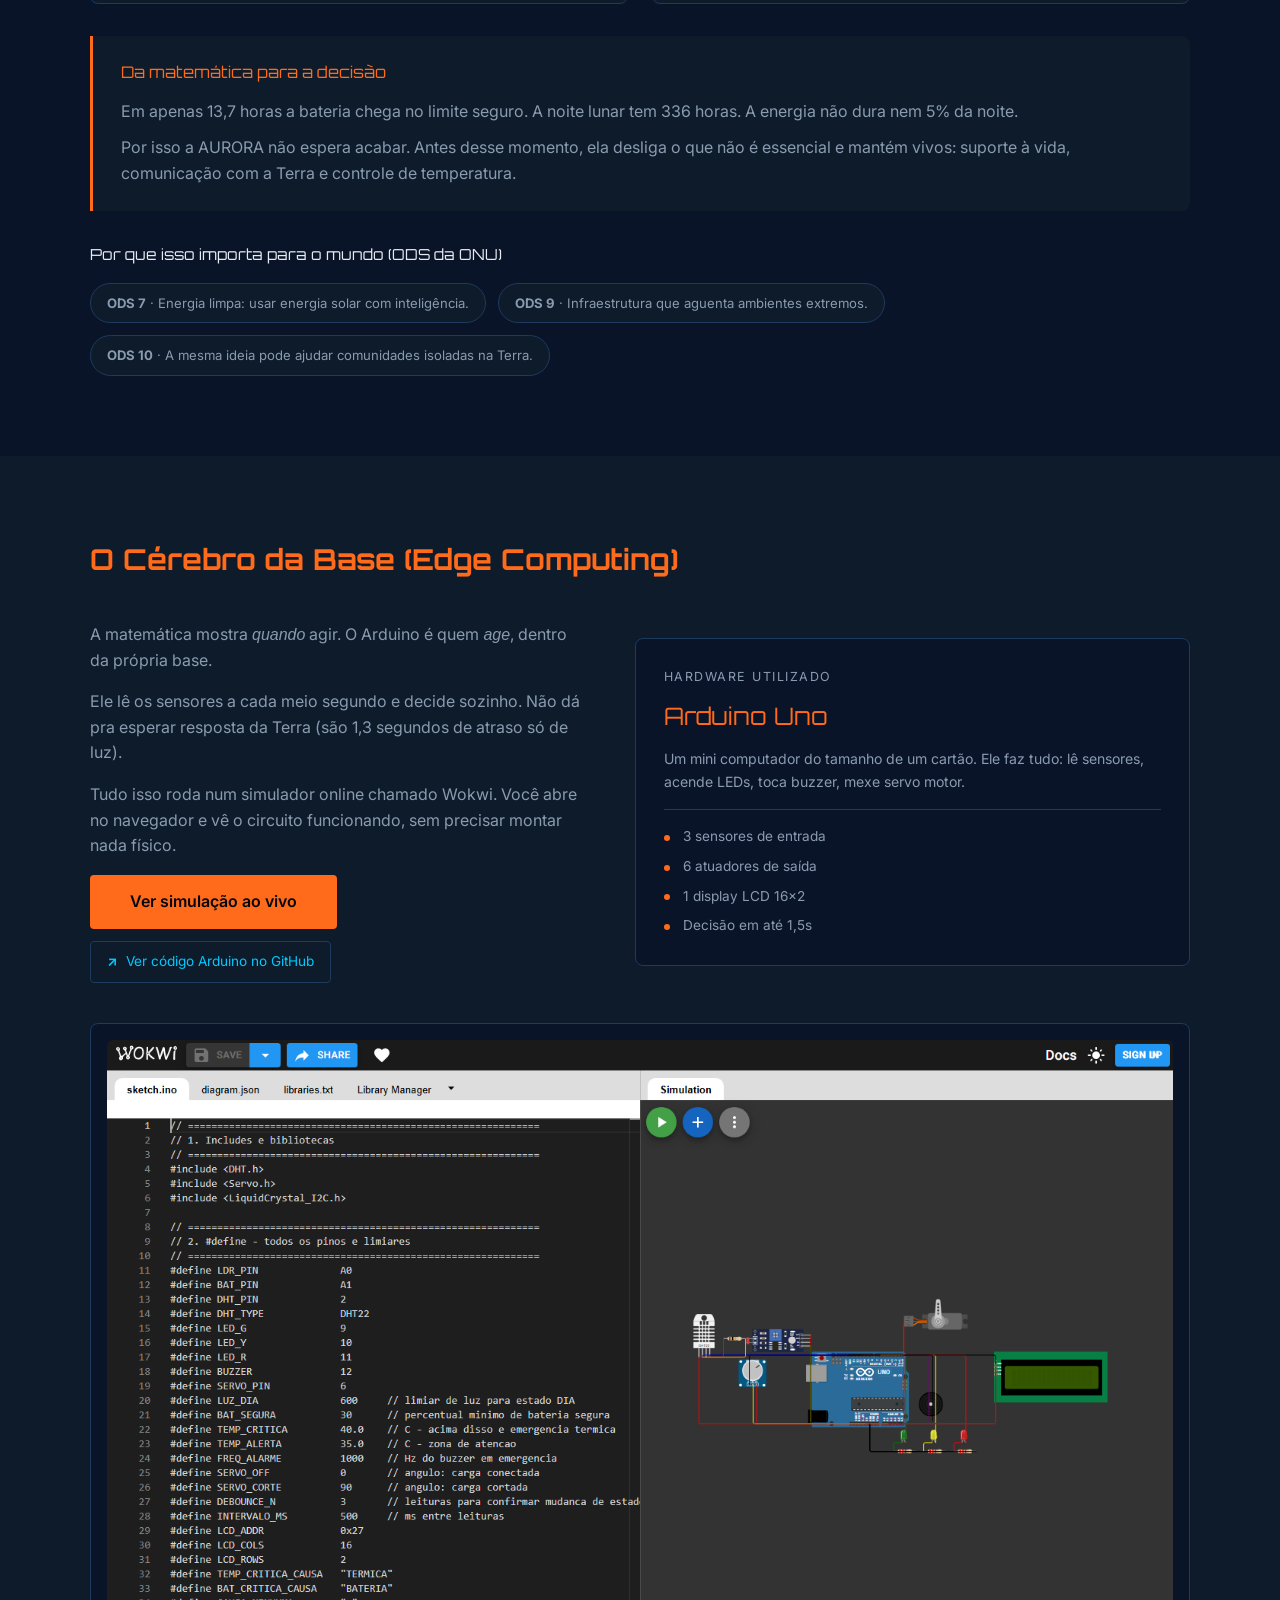
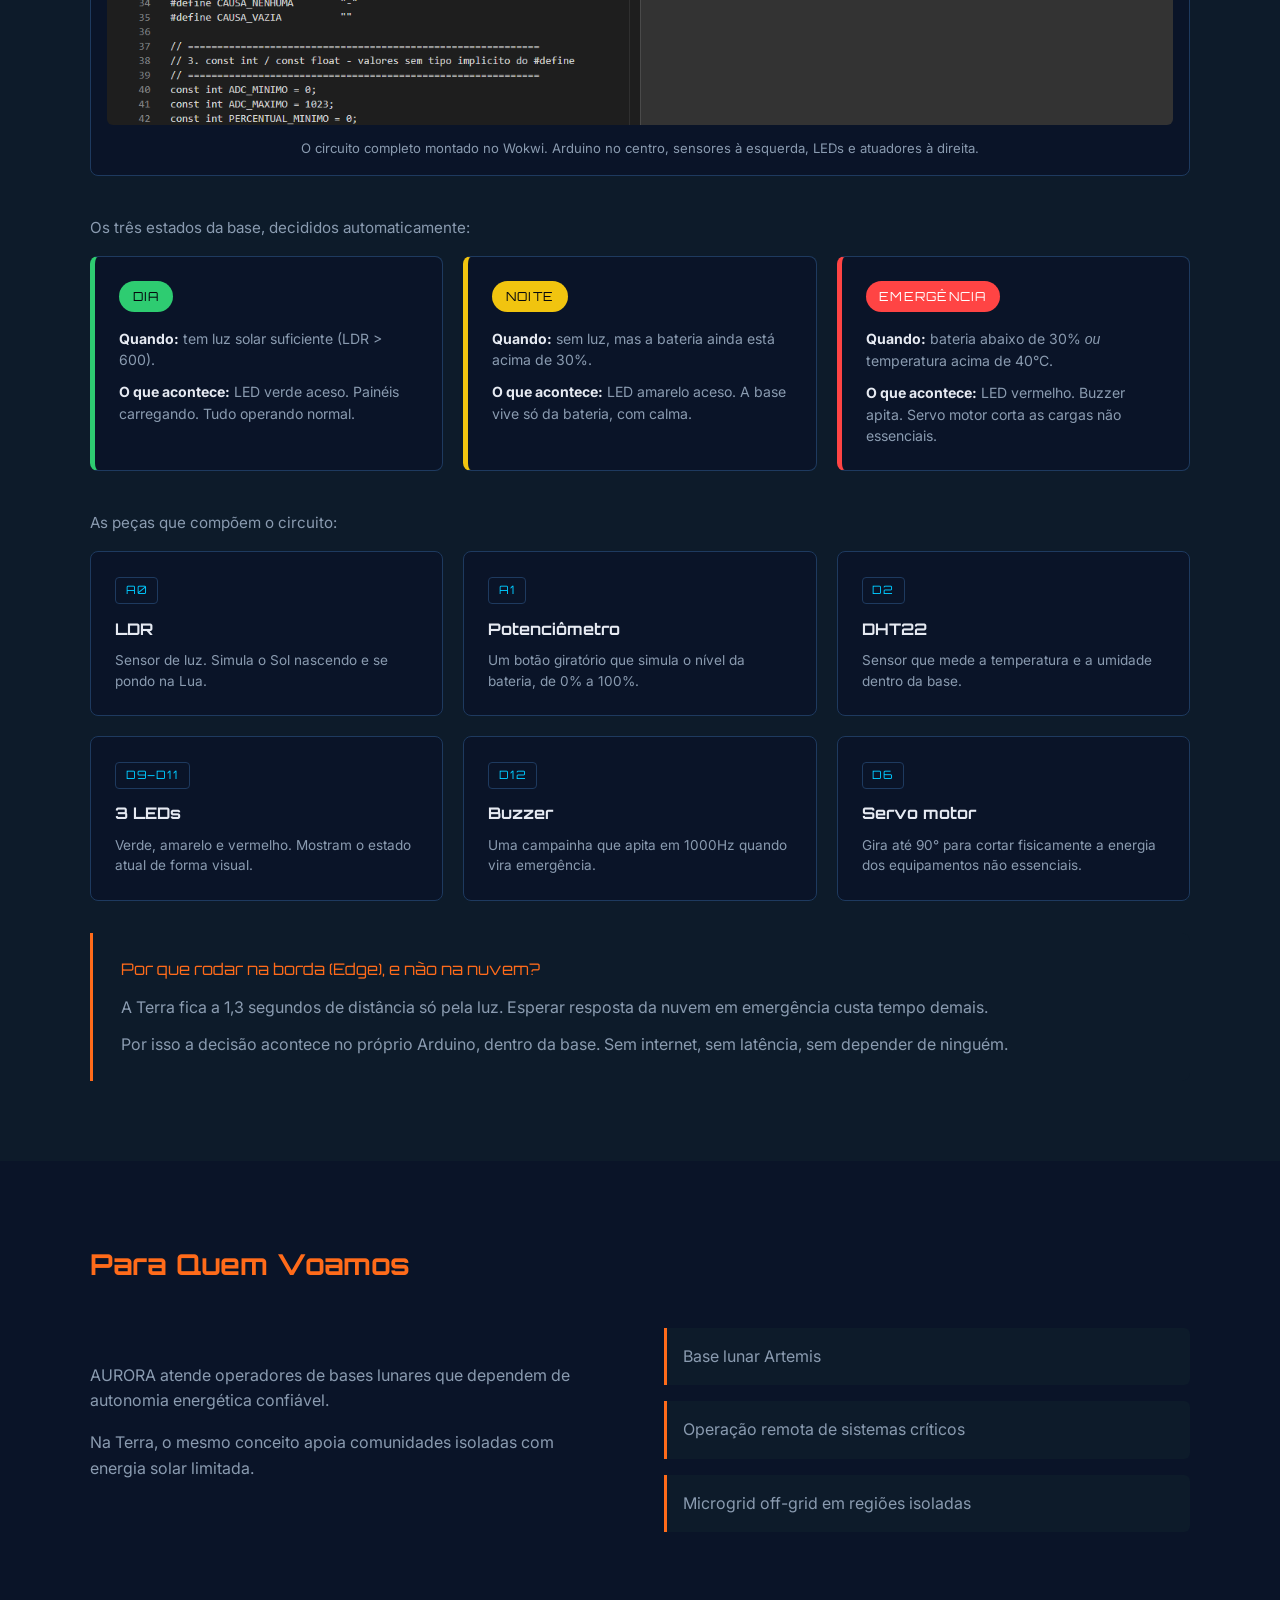
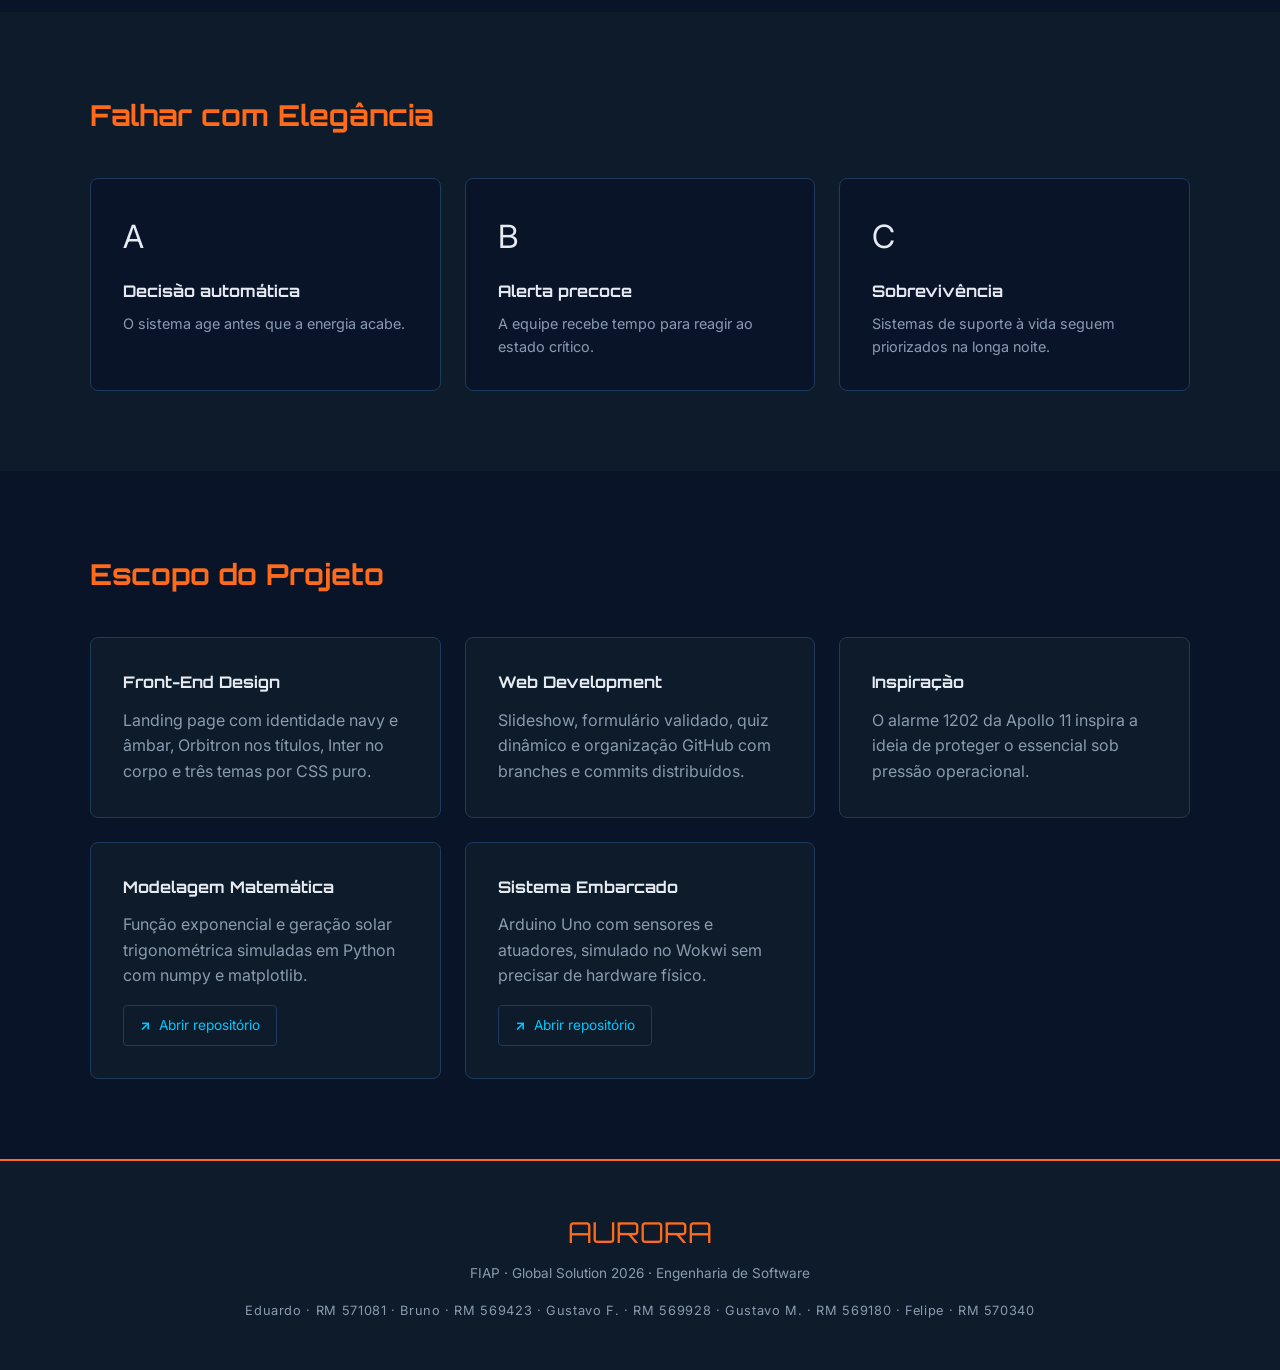
==== commit 9041eda3: "feat: criacao de arquivos dos integrantes e link_github" ====
--- a/Aurora-Web-Front/missao.html
+++ b/Aurora-Web-Front/missao.html
@@ -132,6 +132,7 @@
                         <p class="formula__label">Função de descarga da bateria</p>
                         <p class="formula__main">E(t) = 120 · e<sup>−0,067 · t</sup></p>
                         <p class="formula__hint">E(t) é a energia em kWh restante após <strong>t</strong> horas. Começa em 120 kWh e cai exponencialmente.</p>
+                        <a href="https://github.com/GlobalSolution-Aurora-1ESPI/Aurora-DifferentiatedProblemSolving" target="_blank" rel="noopener" class="link-repo">Ver código Python no GitHub</a>
                     </div>
                 </div>
 
@@ -267,7 +268,10 @@
                         <p>A matemática mostra <em>quando</em> agir. O Arduino é quem <em>age</em>, dentro da própria base.</p>
                         <p>Ele lê os sensores a cada meio segundo e decide sozinho. Não dá pra esperar resposta da Terra (são 1,3 segundos de atraso só de luz).</p>
                         <p>Tudo isso roda num simulador online chamado Wokwi. Você abre no navegador e vê o circuito funcionando, sem precisar montar nada físico.</p>
-                        <a href="https://wokwi.com/projects/465189529004507137" target="_blank" rel="noopener" class="hero__cta">Ver simulação ao vivo</a>
+                        <div class="edge-acoes">
+                            <a href="https://wokwi.com/projects/465189529004507137" target="_blank" rel="noopener" class="hero__cta">Ver simulação ao vivo</a>
+                            <a href="https://github.com/GlobalSolution-Aurora-1ESPI/Aurora-Edge" target="_blank" rel="noopener" class="link-repo">Ver código Arduino no GitHub</a>
+                        </div>
                     </div>
 
                     <div class="edge-painel">
@@ -283,6 +287,11 @@
                     </div>
                 </div>
 
+                <figure class="circuito">
+                    <img src="images/wokwi.png" alt="Circuito da AURORA montado no simulador Wokwi com Arduino Uno, LDR, potenciometro, DHT22, LEDs, buzzer, servo motor e display LCD">
+                    <figcaption>O circuito completo montado no Wokwi. Arduino no centro, sensores à esquerda, LEDs e atuadores à direita.</figcaption>
+                </figure>
+
                 <p class="estados__intro">Os três estados da base, decididos automaticamente:</p>
                 <div class="estados">
                     <div class="estado estado--dia">
@@ -406,6 +415,12 @@
                     <div class="mission-grid__item">
                         <h3>Modelagem Matemática</h3>
                         <p>Função exponencial e geração solar trigonométrica simuladas em Python com numpy e matplotlib.</p>
+                        <a href="https://github.com/GlobalSolution-Aurora-1ESPI/Aurora-DifferentiatedProblemSolving" target="_blank" rel="noopener" class="link-repo">Abrir repositório</a>
+                    </div>
+                    <div class="mission-grid__item">
+                        <h3>Sistema Embarcado</h3>
+                        <p>Arduino Uno com sensores e atuadores, simulado no Wokwi sem precisar de hardware físico.</p>
+                        <a href="https://github.com/GlobalSolution-Aurora-1ESPI/Aurora-Edge" target="_blank" rel="noopener" class="link-repo">Abrir repositório</a>
                     </div>
                 </div>
             </div>
@@ -416,7 +431,7 @@
             <p class="footer__logo">AURORA</p>
             <p class="footer__sub">FIAP · Global Solution 2026 · Engenharia de Software</p>
             <p class="footer__team">
-                Eduardo Bechara Medeiros Craveiro, RM:571081 · Bruno Carreiro Dos Santos, RM:569423 · Gustavo Ferreira Tavares, RM:569928 · Gustavo Moita de Lima, RM:569180 · Felipe Rabelo, RM:570340
+                Eduardo · RM 571081 · Bruno · RM 569423 · Gustavo F. · RM 569928 · Gustavo M. · RM 569180 · Felipe · RM 570340
             </p>
         </footer>
 
--- a/Aurora-Web-Front/src/css/style.css
+++ b/Aurora-Web-Front/src/css/style.css
@@ -1408,6 +1408,70 @@
     line-height: 1.5;
 }
 
+.link-repo {
+    display: inline-flex;
+    align-items: center;
+    margin-top: 1rem;
+    padding: 0.55rem 1rem;
+    border: 1px solid var(--border);
+    border-radius: 4px;
+    color: var(--cyan);
+    font-size: 0.85rem;
+    transition: background-color 200ms ease, border-color 200ms ease, color 200ms ease;
+}
+
+.link-repo::before {
+    margin-right: 0.5rem;
+    content: "↗";
+    font-weight: 700;
+}
+
+.link-repo:hover,
+.link-repo:focus-visible {
+    border-color: var(--cyan);
+    background-color: color-mix(in srgb, var(--cyan) 12%, transparent);
+    color: var(--text);
+    outline: none;
+}
+
+.edge-acoes {
+    display: flex;
+    flex-wrap: wrap;
+    align-items: center;
+    gap: 0.75rem;
+    margin-top: 1rem;
+}
+
+.edge-acoes .hero__cta {
+    margin: 0;
+}
+
+.edge-acoes .link-repo {
+    margin-top: 0;
+}
+
+.circuito {
+    margin-top: 2.5rem;
+    padding: 1rem;
+    border: 1px solid var(--border);
+    border-radius: 8px;
+    background-color: var(--bg);
+    transition: background-color 600ms ease, border-color 600ms ease;
+}
+
+.circuito img {
+    width: 100%;
+    height: auto;
+    border-radius: 6px;
+}
+
+.circuito figcaption {
+    margin-top: 0.8rem;
+    color: var(--text-muted);
+    font-size: 0.82rem;
+    text-align: center;
+}
+
 @media (max-width: 1279px) {
     .estados,
     .componentes {
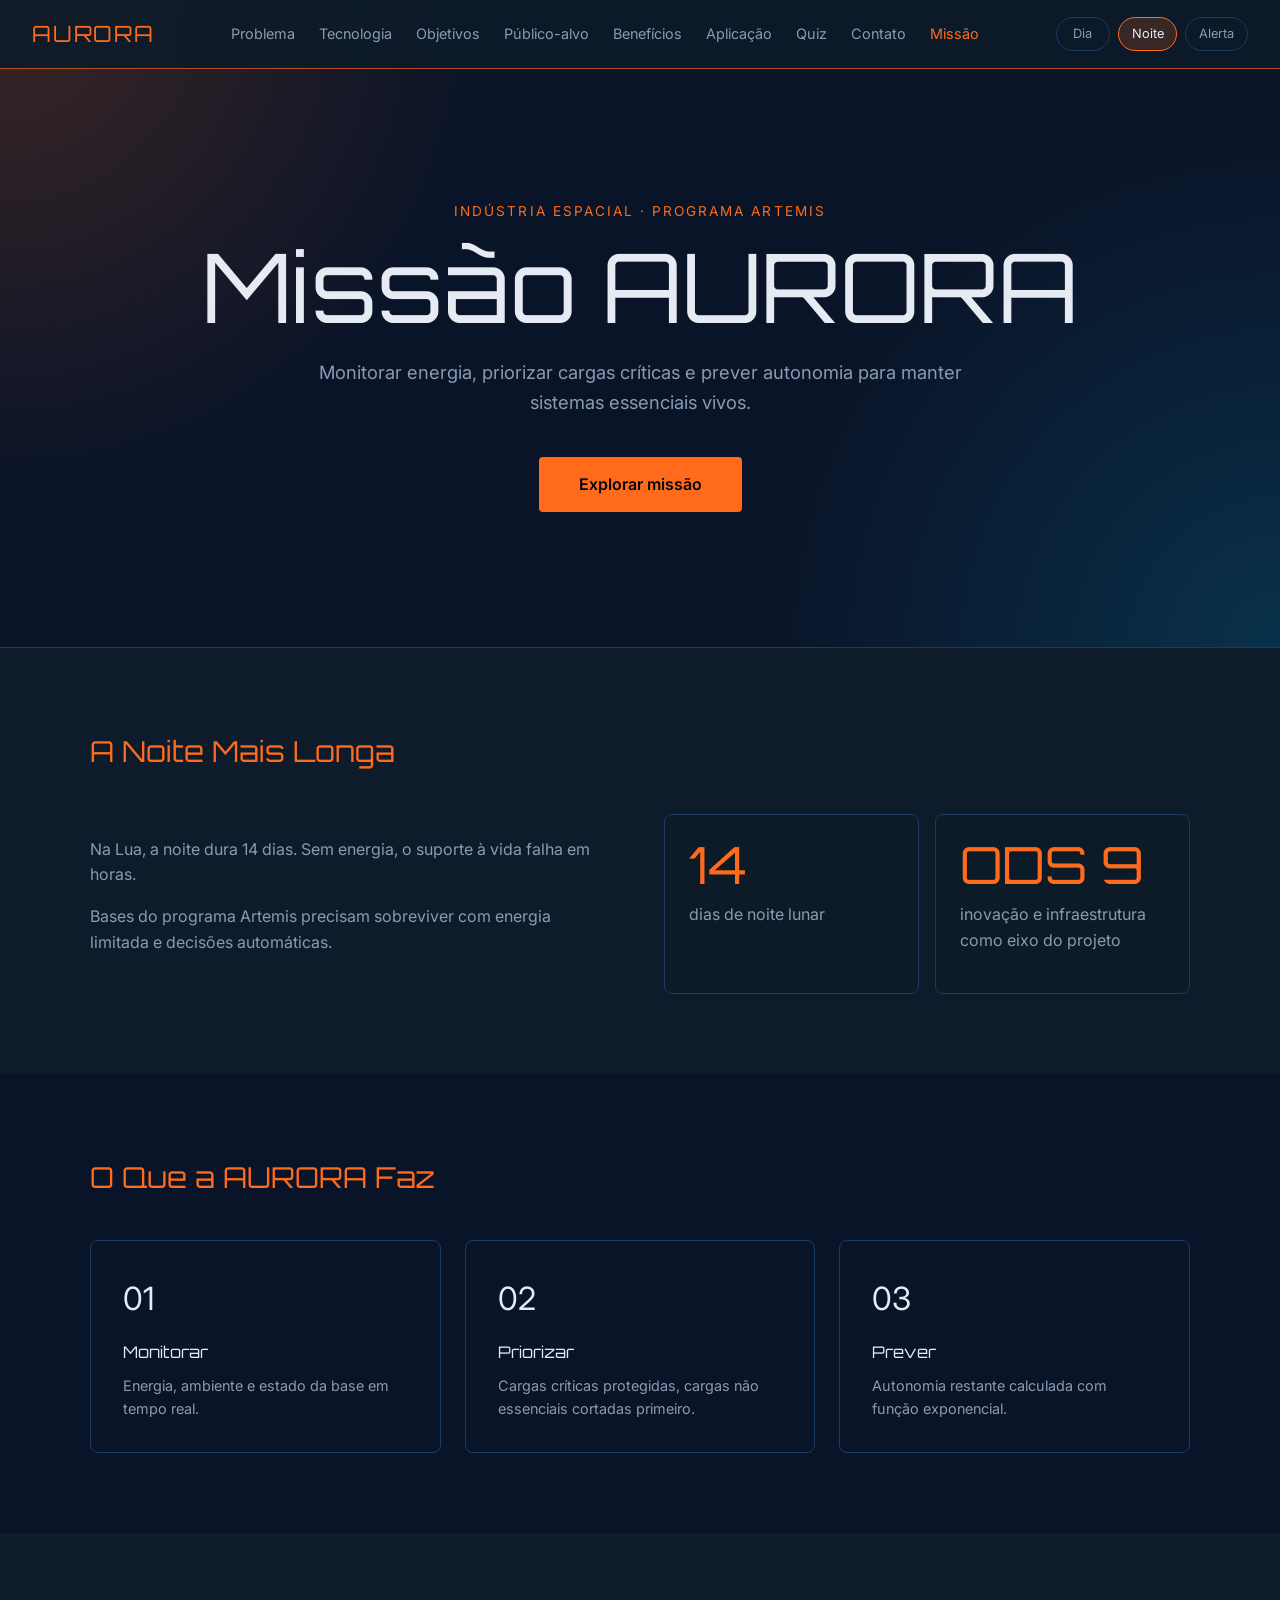
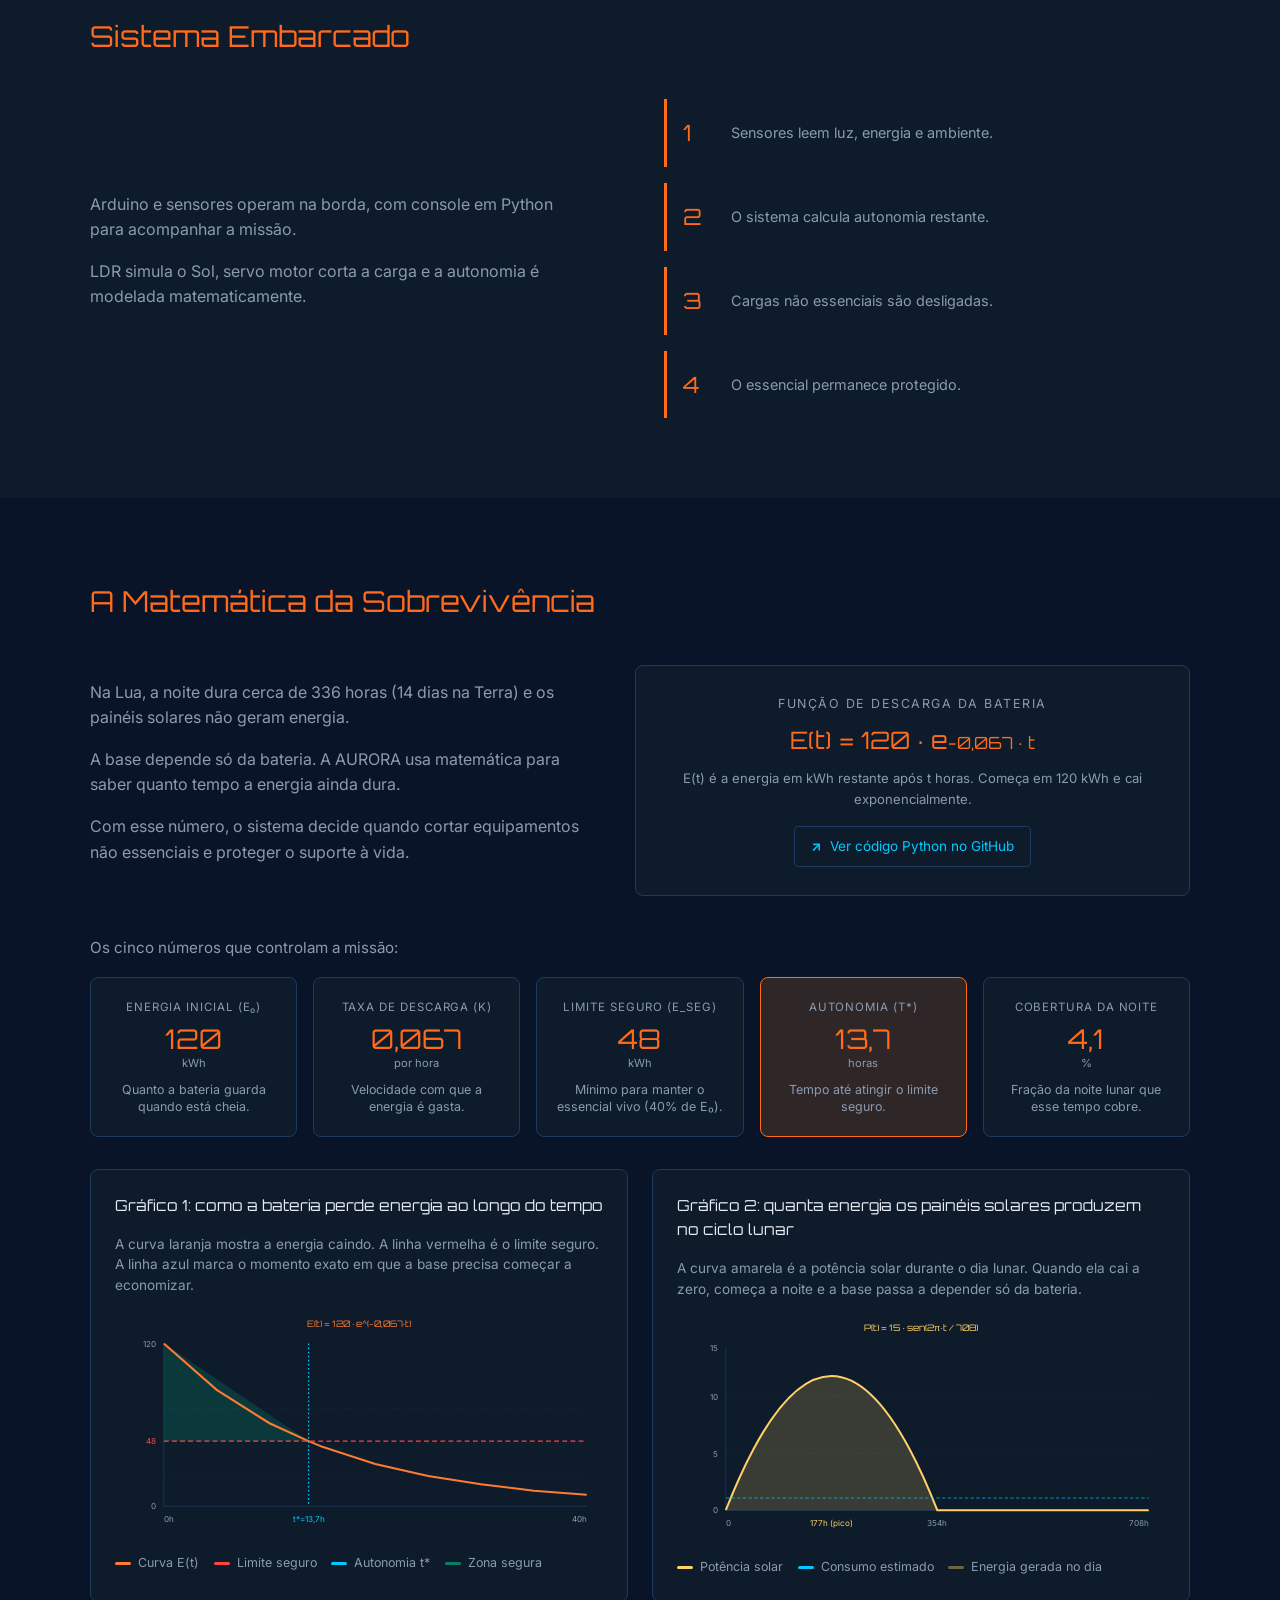
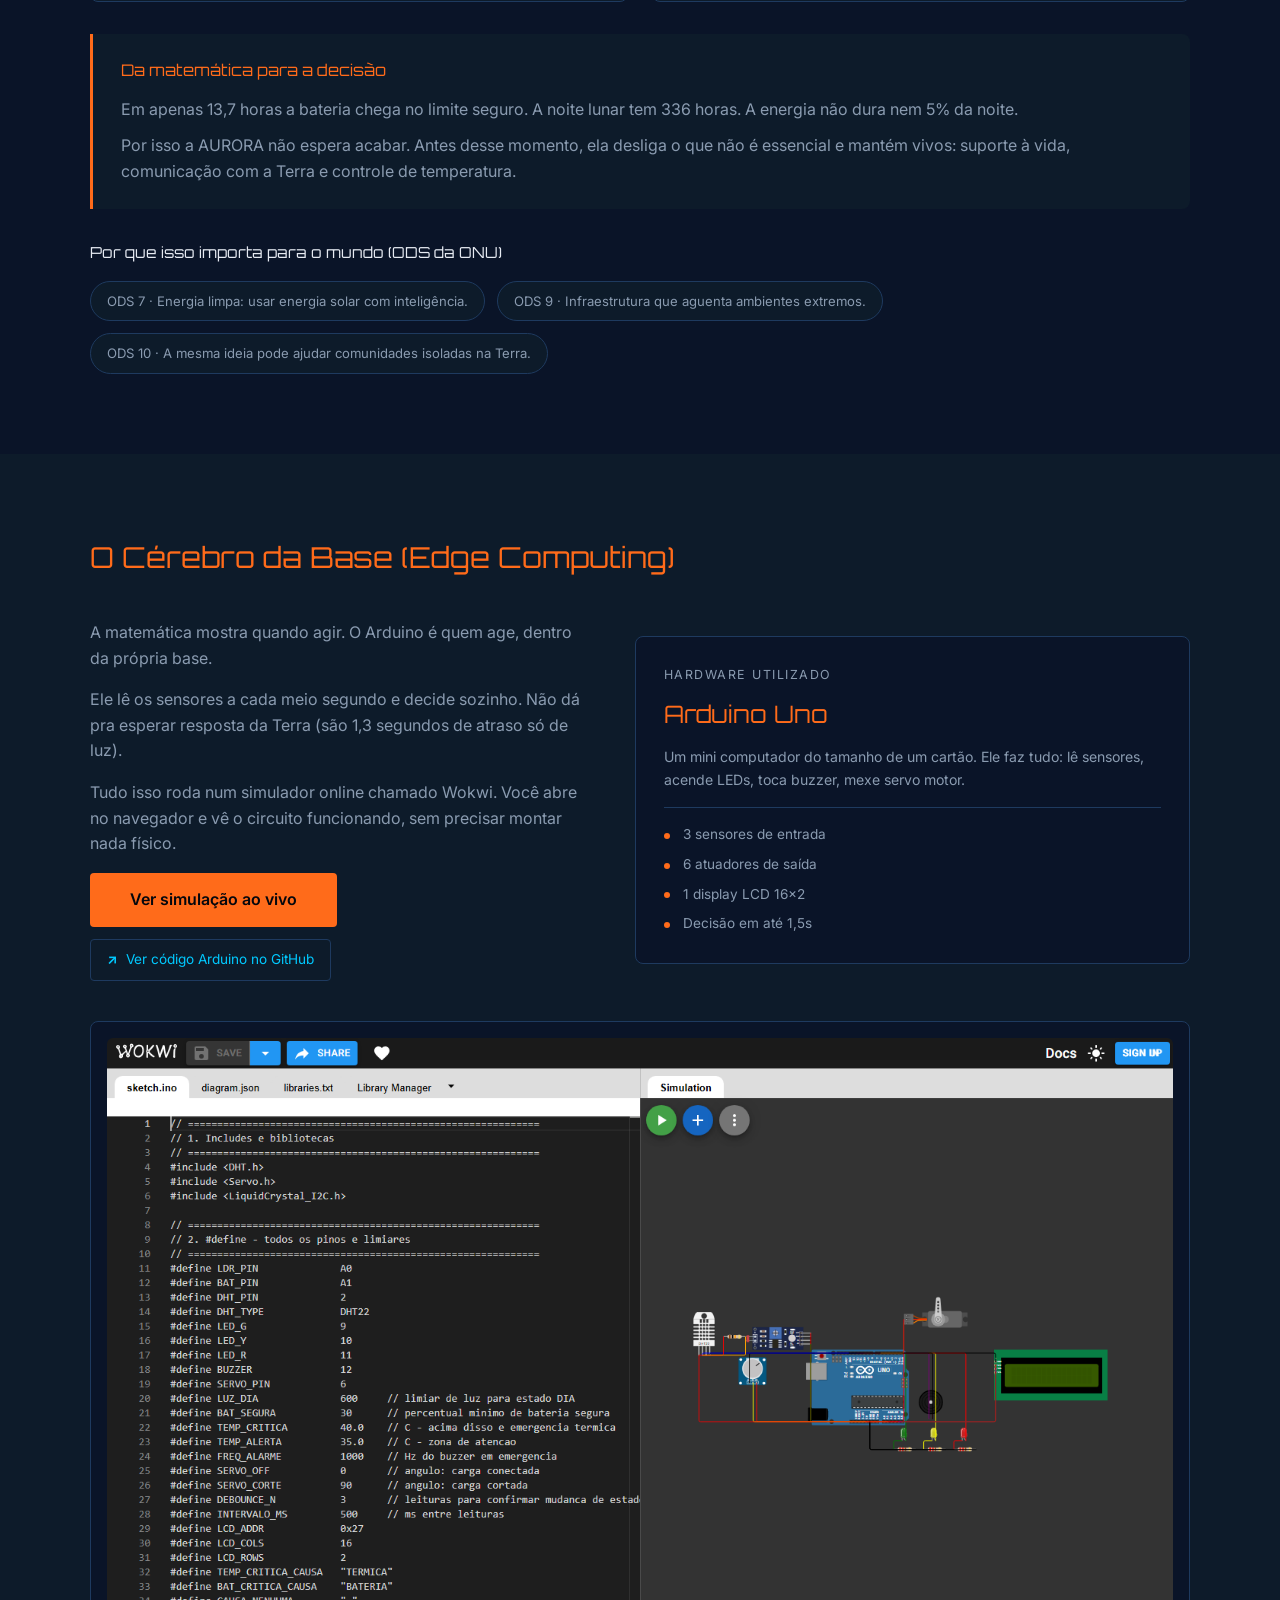
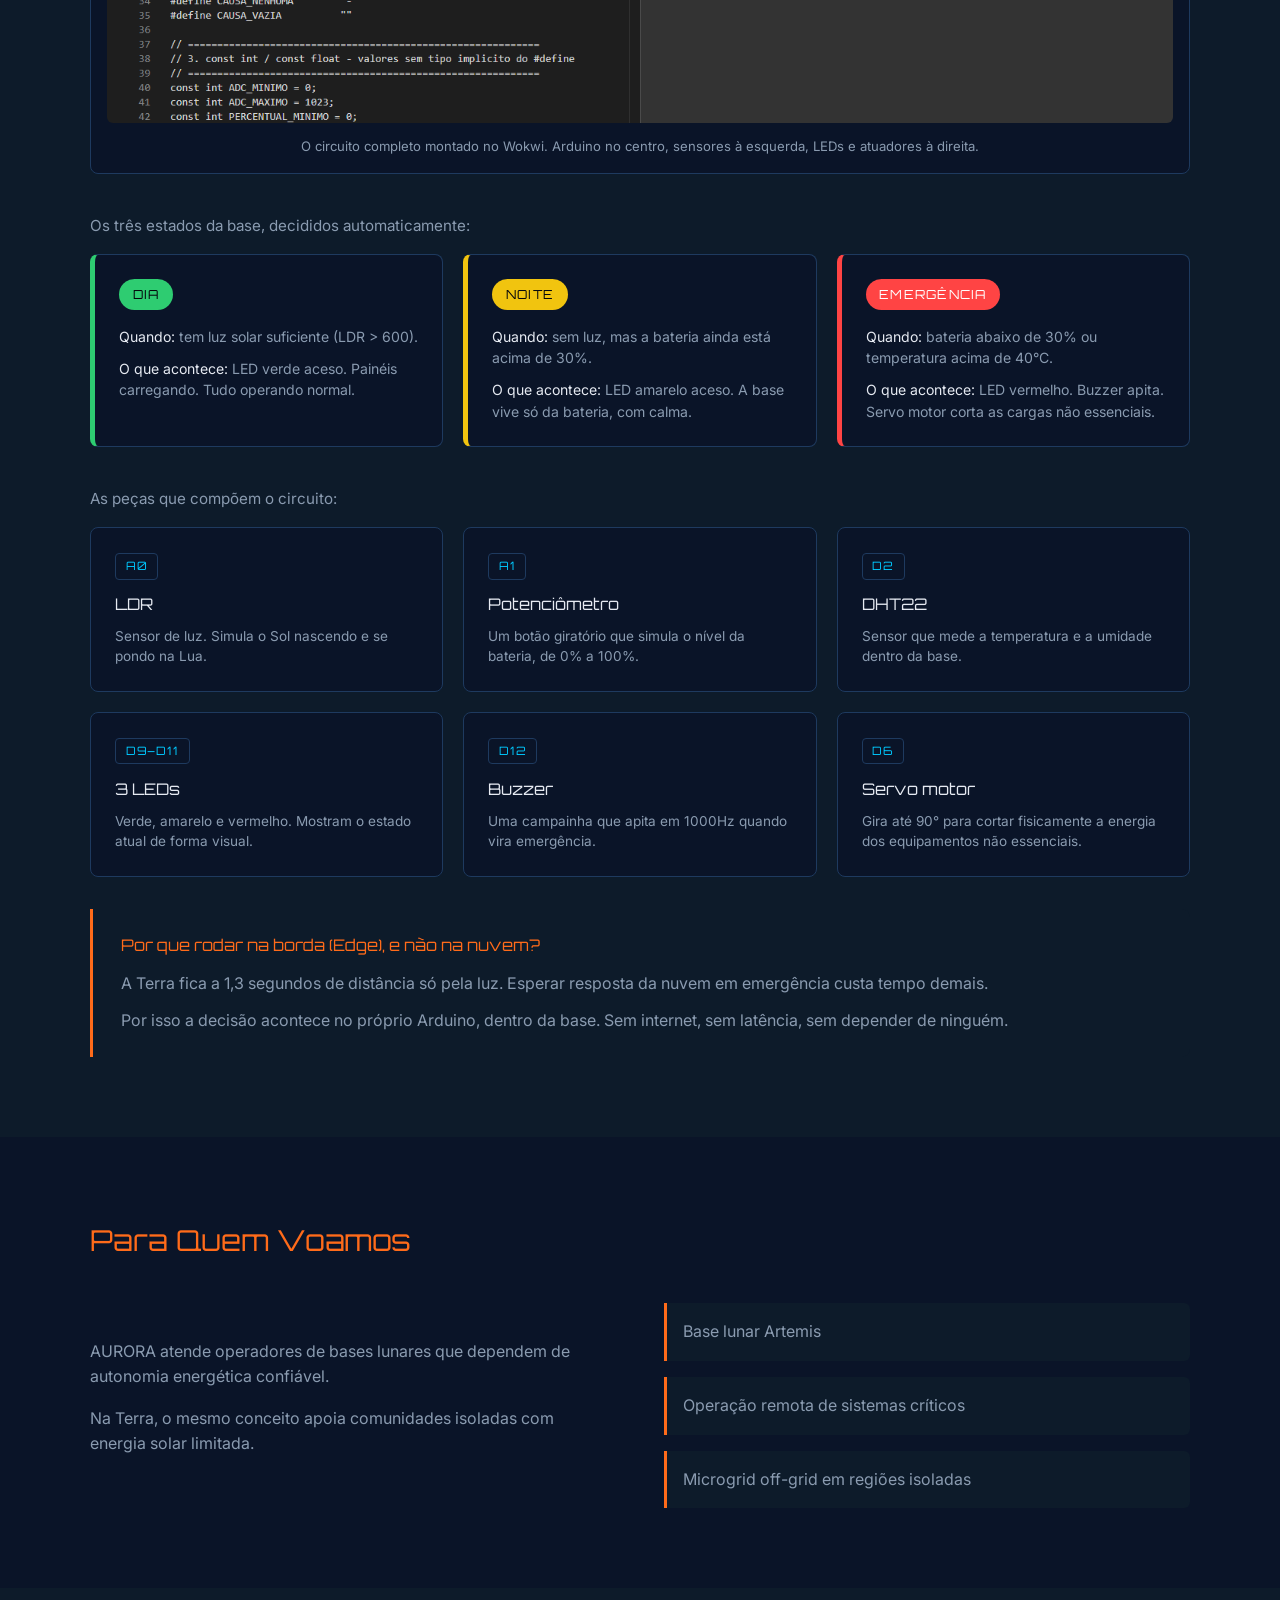
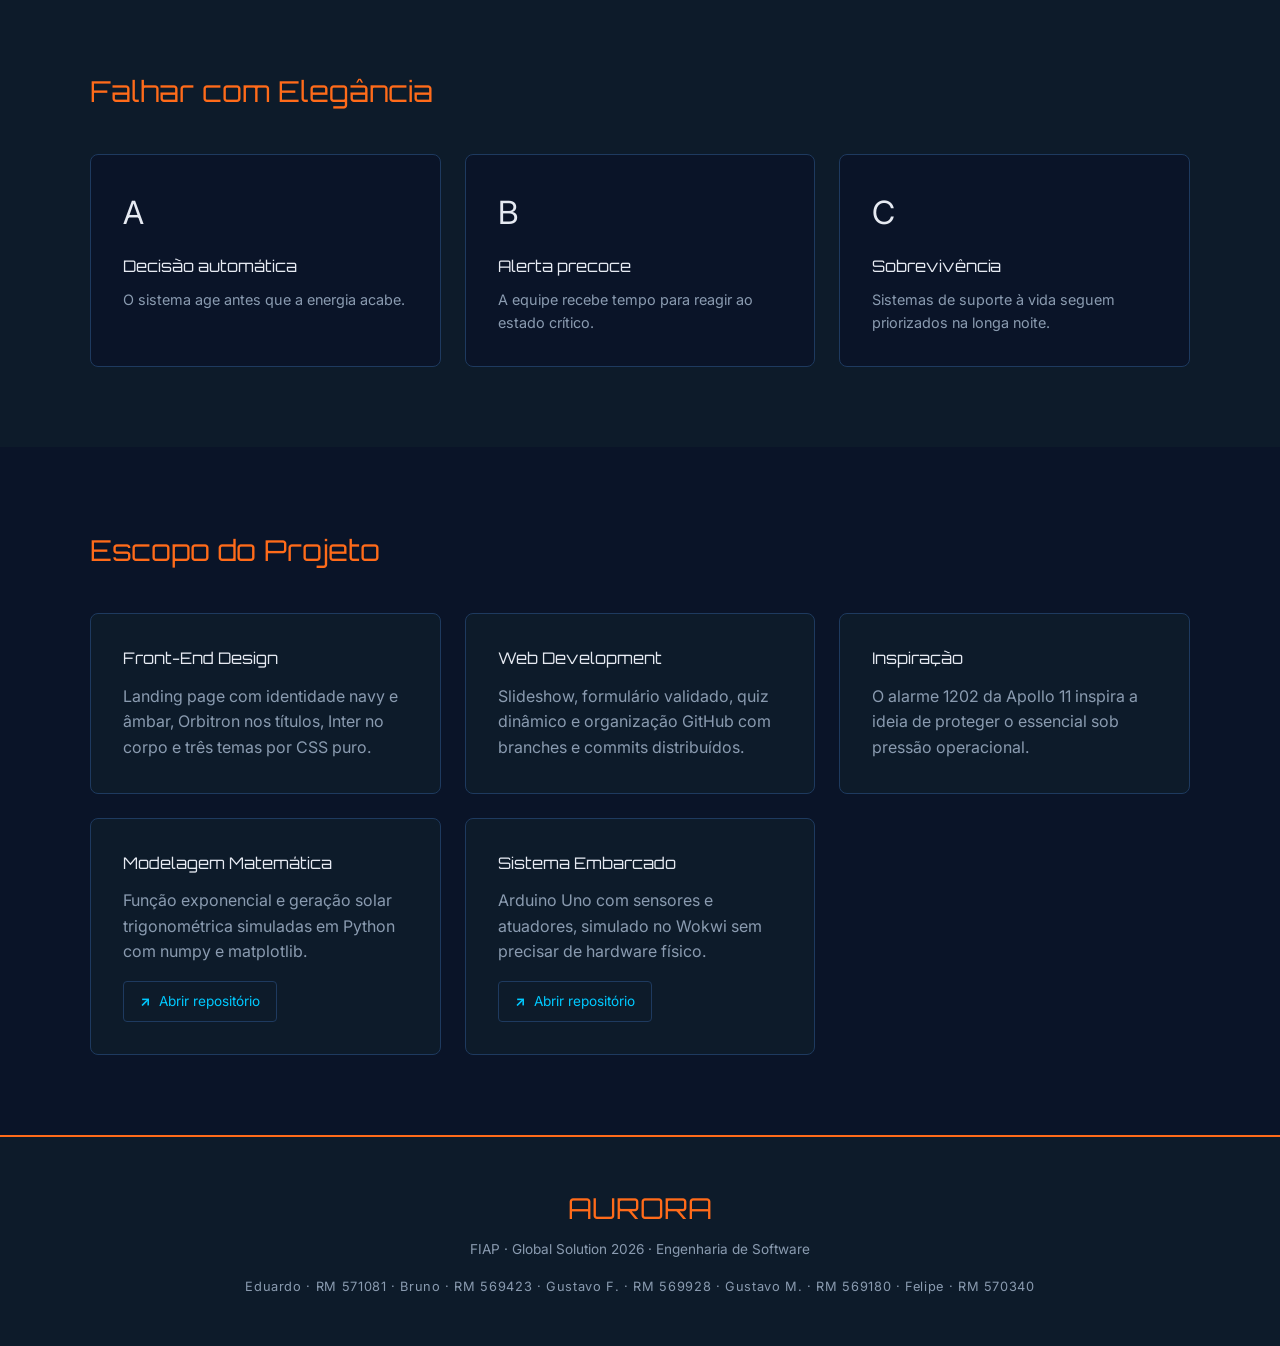
==== commit 4dcd9842: "fix: corrigir acentuacao em textos visiveis e path da imagem do Wokwi" ====
--- a/Aurora-Web-Front/missao.html
+++ b/Aurora-Web-Front/missao.html
@@ -9,7 +9,8 @@
     <link rel="preconnect" href="https://fonts.gstatic.com" crossorigin>
     <link href="https://fonts.googleapis.com/css2?family=Orbitron:wght@700;900&family=Inter:wght@400;600&display=swap" rel="stylesheet">
 
-    <link rel="stylesheet" href="src/css/style.css">
+    <link rel="stylesheet" href="css/reset.css">
+    <link rel="stylesheet" href="css/style.css">
 </head>
 <body id="topo">
     <!-- SELETOR DE TEMAS (radio inputs hidden — CSS puro, sem JS) -->
@@ -207,7 +208,7 @@
                     <div class="grafico">
                         <p class="grafico__titulo">Gráfico 2: quanta energia os painéis solares produzem no ciclo lunar</p>
                         <p class="grafico__legenda-texto">A curva amarela é a potência solar durante o dia lunar. Quando ela cai a zero, começa a noite e a base passa a depender só da bateria.</p>
-                        <svg class="grafico__svg" viewBox="0 0 600 280" role="img" aria-label="Modelo trigonometrico da geracao solar durante o ciclo lunar de 708 horas">
+                        <svg class="grafico__svg" viewBox="0 0 600 280" role="img" aria-label="Modelo trigonométrico da geração solar durante o ciclo lunar de 708 horas">
                             <rect x="0" y="0" width="600" height="280" fill="transparent"/>
 
                             <line x1="60" y1="40" x2="60" y2="240" stroke="#1E3A5F" stroke-width="1"/>
@@ -288,7 +289,7 @@
                 </div>
 
                 <figure class="circuito">
-                    <img src="images/wokwi.png" alt="Circuito da AURORA montado no simulador Wokwi com Arduino Uno, LDR, potenciometro, DHT22, LEDs, buzzer, servo motor e display LCD">
+                    <img src="img/wokwi.png" alt="Circuito da AURORA montado no simulador Wokwi com Arduino Uno, LDR, potenciometro, DHT22, LEDs, buzzer, servo motor e display LCD">
                     <figcaption>O circuito completo montado no Wokwi. Arduino no centro, sensores à esquerda, LEDs e atuadores à direita.</figcaption>
                 </figure>
 
--- a/Aurora-Web-Front/css/style.css
+++ b/Aurora-Web-Front/css/style.css
@@ -0,0 +1,1483 @@
+/* ============================================================
+   style.css — Estilos principais do projeto AURORA
+   Aqui ficam todas as cores, layouts e animações da página.
+   ============================================================ */
+
+/* Configurações gerais da página */
+html {
+    scroll-behavior: smooth;      /* Faz a navegação por âncoras ter animação suave */
+    scroll-padding-top: 84px;     /* Compensa o menu fixo ao rolar até uma seção */
+}
+
+body {
+    background-color: var(--bg);       /* Cor de fundo vem da variável do tema ativo */
+    color: var(--text);                /* Cor do texto também vem do tema */
+    font-family: var(--font-body);     /* Fonte Inter importada do Google Fonts */
+    font-size: 16px;
+    line-height: 1.6;                  /* Espaçamento entre linhas para facilitar a leitura */
+}
+
+/* Variáveis CSS — funcionam como variáveis de programação, mas para estilos.
+   Definindo aqui, a gente só precisa mudar em um lugar para alterar toda a página. */
+:root {
+    --bg: #0A1428;
+    --navy: #0D1B2A;
+    --amber: #FF6B1A;
+    --cyan: #00C9FF;
+    --text: #E6EAF2;
+    --text-muted: #8A9BB0;
+    --border: #1E3A5F;
+    --hero-text: #E6EAF2;
+    --hero-muted: rgba(230, 234, 242, 0.78);
+    --hero-overlay: linear-gradient(180deg, rgba(10, 20, 40, 0.55) 0%, rgba(10, 20, 40, 0.85) 100%);
+    --hero-tint: rgba(255, 60, 40, 0);
+    --progress-color: #FF6B1A;
+    --font-title: 'Orbitron', sans-serif;
+    --font-body: 'Inter', sans-serif;
+}
+
+/* Tema Dia — fundo claro, para simular a base durante o dia solar.
+   O seletor :checked detecta qual radio input está marcado (sem JavaScript). */
+#tema-dia:checked ~ .page-wrapper {
+    --bg: #F4F1EA;
+    --navy: #E6E0D4;
+    --amber: #FF6B1A;
+    --text: #162238;
+    --text-muted: #4E5D73;
+    --border: #CFC6B8;
+    --hero-text: #162238;
+    --hero-muted: rgba(22, 34, 56, 0.82);
+    --hero-overlay: linear-gradient(180deg, rgba(244, 241, 234, 0.45), rgba(244, 241, 234, 0.7));
+    --hero-tint: rgba(255, 60, 40, 0);
+    --progress-color: #FF6B1A;
+}
+
+/* Tema Noite Lunar — fundo escuro, representa a longa noite de 14 dias na Lua */
+#tema-noite:checked ~ .page-wrapper {
+    --bg: #0A1428;
+    --navy: #0D1B2A;
+    --amber: #FF6B1A;
+    --text: #E6EAF2;
+    --text-muted: #8A9BB0;
+    --border: #1E3A5F;
+    --hero-text: #E6EAF2;
+    --hero-muted: rgba(230, 234, 242, 0.78);
+    --hero-overlay: linear-gradient(180deg, rgba(10, 20, 40, 0.55) 0%, rgba(10, 20, 40, 0.85) 100%);
+    --hero-tint: rgba(255, 60, 40, 0);
+    --progress-color: #FF6B1A;
+}
+
+/* Tema Alerta — fundo vermelho escuro, representa estado de emergência energética */
+#tema-alerta:checked ~ .page-wrapper {
+    --bg: #1A0000;
+    --navy: #0D0000;
+    --amber: #FF4444;
+    --text: #FFF1F0;
+    --text-muted: #FFBDB7;
+    --border: #5E1717;
+    --hero-text: #FFF1F0;
+    --hero-muted: rgba(255, 241, 240, 0.84);
+    --hero-overlay: linear-gradient(180deg, rgba(10, 20, 40, 0.58) 0%, rgba(10, 20, 40, 0.88) 100%);
+    --hero-tint: rgba(255, 60, 40, 0.22);
+    --progress-color: #FF3C28;
+}
+
+/* Esconde os radio inputs de tema — eles só servem para controlar o CSS via :checked */
+input[name="tema"] {
+    display: none;
+}
+
+.page-wrapper {
+    min-height: 100vh;
+    background-color: var(--bg);
+    transition: background-color 600ms ease, color 600ms ease;
+}
+
+/* Menu de navegação fixo no topo da página */
+.nav {
+    position: fixed;
+    top: 0;
+    left: 0;
+    z-index: 100;
+    display: flex;
+    width: 100%;
+    align-items: center;
+    justify-content: space-between;
+    gap: 1.5rem;
+    padding: 1rem 2rem;
+    border-bottom: 1px solid color-mix(in srgb, var(--amber) 68%, transparent);
+    background-color: color-mix(in srgb, var(--navy) 88%, transparent);
+    backdrop-filter: blur(16px);
+    transition: background-color 600ms ease, border-color 600ms ease;
+}
+
+.nav__logo {
+    flex: 0 0 auto;
+    color: var(--amber);
+    font-family: var(--font-title);
+    font-size: 1.4rem;
+    letter-spacing: 0.08em;
+    transition: color 600ms ease;
+}
+
+.nav__logo:hover,
+.nav__logo:focus-visible {
+    color: var(--text);
+    outline: none;
+}
+
+.nav__links {
+    display: flex;
+    flex: 1;
+    flex-wrap: wrap;
+    justify-content: center;
+    gap: 1rem 1.5rem;
+}
+
+.nav__links a {
+    color: var(--text-muted);
+    font-size: 0.9rem;
+    transition: color 600ms ease;
+}
+
+.nav__links a:hover,
+.nav__links a:focus-visible {
+    color: var(--amber);
+}
+
+.nav__temas {
+    display: flex;
+    flex: 0 0 auto;
+    gap: 0.5rem;
+}
+
+.btn-tema {
+    min-width: 54px;
+    padding: 0.35rem 0.8rem;
+    border: 1px solid var(--border);
+    border-radius: 999px;
+    color: var(--text-muted);
+    cursor: pointer;
+    font-size: 0.8rem;
+    text-align: center;
+    transition: background-color 600ms ease, border-color 600ms ease, color 600ms ease;
+}
+
+.btn-tema:hover {
+    border-color: var(--amber);
+    color: var(--amber);
+}
+
+#tema-dia:checked ~ .page-wrapper label[for="tema-dia"],
+#tema-noite:checked ~ .page-wrapper label[for="tema-noite"],
+#tema-alerta:checked ~ .page-wrapper label[for="tema-alerta"] {
+    border-color: var(--amber);
+    background-color: color-mix(in srgb, var(--amber) 18%, transparent);
+    color: var(--text);
+}
+
+/* Seção hero — ocupa a tela inteira e exibe o slideshow de fundo */
+.hero {
+    position: relative;
+    display: grid;
+    min-height: 100vh;
+    overflow: hidden;
+    place-items: center;
+    padding: 8rem 2rem 5rem;
+    text-align: center;
+    isolation: isolate;
+}
+
+.hero__slideshow,
+.hero__slides,
+.hero__slide,
+.hero__media,
+.hero__overlay,
+.hero__alert-tint {
+    position: absolute;
+    inset: 0;
+}
+
+.hero__slideshow {
+    z-index: 0;
+    width: 100vw;
+    height: 100vh;
+    min-height: 100vh;
+    background-color: #0A1428;
+}
+
+.hero__slide {
+    overflow: hidden;
+    opacity: 0;
+    transition: opacity 1200ms cubic-bezier(0.65, 0, 0.35, 1);
+}
+
+.hero__slide.is-active {
+    opacity: 1;
+}
+
+.hero__media {
+    width: 100%;
+    height: 100%;
+    object-fit: cover;
+    transform: scale(1);
+}
+
+.hero__placeholder {
+    display: grid;
+    place-items: center;
+    background: var(--placeholder-bg);
+    color: rgba(230, 234, 242, 0.92);
+    font-family: var(--font-title);
+    font-size: clamp(2.5rem, 9vw, 8rem);
+    letter-spacing: 0.2em;
+    text-indent: 0.2em;
+}
+
+.hero__slide.is-active .hero__media {
+    animation: ken-burns 7000ms linear forwards;
+}
+
+.hero__overlay {
+    z-index: 2;
+    background: var(--hero-overlay);
+    pointer-events: none;
+    transition: background 600ms ease;
+}
+
+.hero__alert-tint {
+    z-index: 3;
+    background-color: var(--hero-tint);
+    pointer-events: none;
+    transition: background-color 600ms ease;
+}
+
+.hero__content {
+    position: relative;
+    z-index: 4;
+    display: flex;
+    max-width: 900px;
+    flex-direction: column;
+    align-items: center;
+}
+
+.hero__tag,
+.hero__title,
+.hero__sub,
+.hero__cta {
+    opacity: 1;
+    transform: translateY(0);
+    animation: hero-content-in 800ms cubic-bezier(0.22, 1, 0.36, 1) both;
+}
+
+.hero__tag {
+    margin-bottom: 1rem;
+    color: var(--amber);
+    font-size: 0.85rem;
+    letter-spacing: 0.15em;
+    text-transform: uppercase;
+    transition: color 600ms ease;
+    animation-delay: 200ms;
+}
+
+.hero__title {
+    margin-bottom: 1.5rem;
+    color: var(--hero-text);
+    font-family: var(--font-title);
+    font-size: clamp(3rem, 10vw, 7rem);
+    line-height: 1;
+    transition: color 600ms ease;
+    animation-delay: 400ms;
+}
+
+.hero__sub {
+    max-width: 540px;
+    margin-bottom: 2.5rem;
+    color: var(--hero-muted);
+    font-size: 1.2rem;
+    transition: color 600ms ease;
+    animation-delay: 800ms;
+}
+
+.hero__cta {
+    display: inline-flex;
+    align-items: center;
+    justify-content: center;
+    min-height: 48px;
+    padding: 0.9rem 2.5rem;
+    border-radius: 4px;
+    background-color: var(--amber);
+    color: #05070D;
+    cursor: pointer;
+    font-weight: 600;
+    transition: background-color 600ms ease, color 600ms ease, opacity 200ms ease, transform 200ms ease;
+    animation-delay: 1100ms;
+}
+
+.hero__cta:hover,
+.hero__cta:focus-visible {
+    opacity: 0.9;
+    transform: translateY(-1px);
+}
+
+.hero__arrow {
+    position: absolute;
+    top: 50%;
+    z-index: 5;
+    display: grid;
+    width: 48px;
+    height: 48px;
+    place-items: center;
+    border: 0;
+    border-radius: 50%;
+    background-color: rgba(10, 20, 40, 0.16);
+    color: #E6EAF2;
+    cursor: pointer;
+    opacity: 0.4;
+    transform: translateY(-50%);
+    transition: background-color 200ms ease, opacity 200ms ease;
+}
+
+.hero__arrow:hover,
+.hero__arrow:focus-visible {
+    background-color: rgba(10, 20, 40, 0.44);
+    opacity: 1;
+    outline: none;
+}
+
+.hero__arrow svg {
+    width: 30px;
+    height: 30px;
+}
+
+.hero__arrow--prev {
+    left: 2rem;
+}
+
+.hero__arrow--next {
+    right: 2rem;
+}
+
+.hero__dots {
+    position: absolute;
+    bottom: 2rem;
+    left: 50%;
+    z-index: 5;
+    display: flex;
+    gap: 0.8rem;
+    transform: translateX(-50%);
+}
+
+.hero__dot {
+    width: 11px;
+    height: 11px;
+    border: 0;
+    border-radius: 50%;
+    background-color: rgba(255, 255, 255, 0.3);
+    cursor: pointer;
+    transition: background-color 600ms ease, transform 200ms ease;
+}
+
+.hero__dot:hover,
+.hero__dot:focus-visible {
+    transform: scale(1.25);
+    outline: none;
+}
+
+.hero__dot.is-active {
+    background-color: #FF6B1A;
+}
+
+#tema-alerta:checked ~ .page-wrapper .hero__dot.is-active {
+    background-color: #FF3C28;
+}
+
+.hero__progress {
+    position: absolute;
+    top: 0;
+    left: 0;
+    z-index: 6;
+    width: 100%;
+    height: 1px;
+    background-color: rgba(255, 255, 255, 0.16);
+}
+
+.hero__progress span {
+    display: block;
+    width: 0;
+    height: 100%;
+    background-color: var(--progress-color);
+    transform-origin: left center;
+    transition: background-color 600ms ease;
+}
+
+/* Animação de entrada do texto do hero — começa invisível e sobe suavemente */
+@keyframes hero-content-in {
+    from {
+        opacity: 0;
+        transform: translateY(20px);
+    }
+    to {
+        opacity: 1;
+        transform: translateY(0);
+    }
+}
+
+/* Efeito Ken Burns — zoom lento na imagem para dar sensação de movimento */
+@keyframes ken-burns {
+    from {
+        transform: scale(1) translate(0, 0);
+    }
+    to {
+        transform: scale(1.12) translate(var(--kb-x, 0), var(--kb-y, 0));
+    }
+}
+
+/* Seções de conteúdo da página — cada uma tem id para o menu funcionar */
+.section {
+    padding: 5rem 2rem;
+    background-color: var(--bg);
+    transition: background-color 600ms ease;
+}
+
+.section--alt {
+    background-color: var(--navy);
+}
+
+.section__inner {
+    max-width: 1100px;
+    margin: 0 auto;
+}
+
+.section__title {
+    margin-bottom: 2.5rem;
+    color: var(--amber);
+    font-family: var(--font-title);
+    font-size: 1.8rem;
+    transition: color 600ms ease;
+}
+
+.section__content {
+    display: flex;
+    align-items: center;
+    gap: 3rem;
+}
+
+.section__text {
+    flex: 1;
+}
+
+.section__text p {
+    max-width: 500px;
+    margin-bottom: 1rem;
+    color: var(--text-muted);
+    transition: color 600ms ease;
+}
+
+.section__img {
+    flex: 1;
+    min-height: 220px;
+    overflow: hidden;
+    border: 1px solid var(--border);
+    border-radius: 8px;
+    background-color: var(--border);
+    transition: background-color 600ms ease, border-color 600ms ease;
+}
+
+.section__cards {
+    display: flex;
+    gap: 1.5rem;
+}
+
+.card {
+    flex: 1;
+    padding: 2rem;
+    border: 1px solid var(--border);
+    border-radius: 8px;
+    background-color: var(--bg);
+    transition: background-color 600ms ease, border-color 200ms ease;
+}
+
+.card:hover {
+    border-color: var(--amber);
+}
+
+.card__icon {
+    display: block;
+    margin-bottom: 1rem;
+    font-size: 2rem;
+}
+
+.card h3 {
+    margin-bottom: 0.5rem;
+    color: var(--text);
+    font-family: var(--font-title);
+    font-size: 1rem;
+    transition: color 600ms ease;
+}
+
+.card p {
+    color: var(--text-muted);
+    font-size: 0.9rem;
+    transition: color 600ms ease;
+}
+
+.section__steps {
+    display: flex;
+    flex: 1;
+    flex-direction: column;
+    gap: 1rem;
+}
+
+.step {
+    display: flex;
+    align-items: center;
+    gap: 1rem;
+    padding: 1rem;
+    border-left: 3px solid var(--amber);
+    border-radius: 0 6px 6px 0;
+    background-color: var(--navy);
+    transition: background-color 600ms ease, border-color 600ms ease;
+}
+
+.step__num {
+    min-width: 32px;
+    color: var(--amber);
+    font-family: var(--font-title);
+    font-size: 1.4rem;
+    transition: color 600ms ease;
+}
+
+.step p {
+    color: var(--text-muted);
+    font-size: 0.9rem;
+}
+
+/* Formulário de contato — a validação é feita pelo JavaScript */
+.form-missao {
+    display: flex;
+    flex: 1;
+    flex-direction: column;
+    gap: 1rem;
+}
+
+.form-missao input,
+.form-missao textarea {
+    width: 100%;
+    padding: 0.9rem 1rem;
+    border: 1px solid var(--border);
+    border-radius: 6px;
+    background-color: var(--bg);
+    color: var(--text);
+    font: inherit;
+    transition: background-color 600ms ease, border-color 200ms ease, color 600ms ease;
+}
+
+.form-missao textarea {
+    min-height: 140px;
+    resize: vertical;
+}
+
+.form-missao input:focus,
+.form-missao textarea:focus {
+    border-color: var(--amber);
+    outline: none;
+}
+
+.form-missao button {
+    padding: 0.9rem 1.5rem;
+    border: 0;
+    border-radius: 4px;
+    background-color: var(--amber);
+    color: #05070D;
+    cursor: pointer;
+    font-weight: 600;
+    transition: background-color 600ms ease;
+}
+
+.form-missao.tentou-enviar input:invalid,
+.form-missao.tentou-enviar textarea:invalid {
+    border-color: #FF4444;
+    background-color: rgba(255, 68, 68, 0.12);
+}
+
+.form-feedback {
+    color: var(--text-muted);
+    font-size: 0.9rem;
+}
+
+.form-missao.tentou-enviar .form-feedback {
+    color: #FF7A7A;
+}
+
+/* Rodapé com nome e RM de todos os integrantes */
+.footer {
+    padding: 3rem 2rem;
+    border-top: 2px solid var(--amber);
+    background-color: var(--navy);
+    text-align: center;
+    transition: background-color 600ms ease, border-color 600ms ease;
+}
+
+.footer__logo {
+    margin-bottom: 0.5rem;
+    color: var(--amber);
+    font-family: var(--font-title);
+    font-size: 1.8rem;
+    transition: color 600ms ease;
+}
+
+.footer__sub {
+    margin-bottom: 1rem;
+    color: var(--text-muted);
+    font-size: 0.85rem;
+}
+
+.footer__team {
+    color: var(--text-muted);
+    font-size: 0.8rem;
+    letter-spacing: 0.05em;
+}
+
+/* Responsividade — ajustes para telas menores que 1280px (tablets grandes) */
+@media (max-width: 1279px) {
+    .nav {
+        gap: 1rem;
+        padding: 0.9rem 1.25rem;
+    }
+
+    .nav__links {
+        gap: 0.75rem 1rem;
+    }
+
+    .hero__arrow {
+        width: 42px;
+        height: 42px;
+    }
+
+    .hero__dot {
+        width: 14px;
+        height: 14px;
+    }
+}
+
+/* Responsividade — ajustes para celulares (telas menores que 768px) */
+@media (max-width: 768px) {
+    html {
+        scroll-padding-top: 150px;  /* O menu fica maior no celular, então aumentamos o espaço */
+    }
+
+    .nav {
+        flex-direction: column;
+        gap: 0.85rem;
+        padding: 0.85rem 1rem;
+    }
+
+    .nav__links {
+        width: 100%;
+        gap: 0.65rem 1rem;
+    }
+
+    .nav__links a {
+        font-size: 0.82rem;
+    }
+
+    .nav__temas {
+        order: -1;
+        width: 100%;
+        justify-content: center;
+    }
+
+    .hero {
+        min-height: max(600px, 100vh);
+        padding: 11rem 1.25rem 4.5rem;
+    }
+
+    .hero__slideshow {
+        min-height: 600px;
+    }
+
+    .hero__title {
+        font-size: clamp(2.4rem, 16vw, 4rem);
+    }
+
+    .hero__sub {
+        font-size: 1rem;
+    }
+
+    .hero__arrow {
+        display: none;
+    }
+
+    .hero__dots {
+        bottom: 1.4rem;
+    }
+
+    .hero__slide.is-active .hero__media {
+        animation-name: ken-burns-mobile;
+    }
+
+    .section__content,
+    .section__cards {
+        flex-direction: column;
+    }
+
+    .section__content {
+        gap: 2rem;
+    }
+
+    .section__steps {
+        gap: 0.5rem;
+    }
+}
+
+/* Versão do Ken Burns para celular — zoom menor para não pesar */
+@keyframes ken-burns-mobile {
+    from {
+        transform: scale(1) translate(0, 0);
+    }
+    to {
+        transform: scale(1.08) translate(var(--kb-x, 0), var(--kb-y, 0));
+    }
+}
+
+/* Respeita a configuração do sistema operacional para reduzir animações.
+   Importante para usuários com epilepsia ou enjoo de movimento. */
+@media (prefers-reduced-motion: reduce) {
+    *,
+    *::before,
+    *::after {
+        animation-duration: 1ms !important;
+        animation-iteration-count: 1 !important;
+        scroll-behavior: auto !important;
+        transition-duration: 400ms !important;
+    }
+
+    .hero__slide {
+        transition-duration: 400ms !important;
+    }
+
+    .hero__tag,
+    .hero__title,
+    .hero__sub,
+    .hero__cta {
+        animation-delay: 0ms !important;
+    }
+
+    .hero__slide.is-active .hero__media {
+        animation: none !important;
+    }
+}
+
+/* ============================================================
+   Estilos da página missao.html
+   ============================================================ */
+
+/* Destaca o link ativo no menu da página de missão */
+.nav__link--active {
+    color: var(--amber) !important;
+}
+
+.mission-hero {
+    position: relative;
+    display: grid;
+    min-height: 72vh;
+    place-items: center;
+    padding: 9rem 2rem 5rem;
+    overflow: hidden;
+    background:
+        radial-gradient(circle at top left, color-mix(in srgb, var(--amber) 20%, transparent), transparent 34%),
+        radial-gradient(circle at bottom right, color-mix(in srgb, var(--cyan) 16%, transparent), transparent 36%),
+        var(--bg);
+    text-align: center;
+    transition: background-color 600ms ease;
+}
+
+.mission-hero::after {
+    position: absolute;
+    inset: auto 0 0;
+    height: 1px;
+    background-color: var(--border);
+    content: "";
+    transition: background-color 600ms ease;
+}
+
+.mission-hero__inner {
+    position: relative;
+    z-index: 1;
+    display: flex;
+    max-width: 880px;
+    flex-direction: column;
+    align-items: center;
+}
+
+.mission-hero__tag {
+    margin-bottom: 1rem;
+    color: var(--amber);
+    font-size: 0.85rem;
+    letter-spacing: 0.15em;
+    text-transform: uppercase;
+    transition: color 600ms ease;
+}
+
+.mission-hero__title {
+    margin-bottom: 1.5rem;
+    color: var(--text);
+    font-family: var(--font-title);
+    font-size: clamp(2.8rem, 8vw, 6rem);
+    line-height: 1;
+    transition: color 600ms ease;
+}
+
+.mission-hero__sub {
+    max-width: 680px;
+    margin-bottom: 2.5rem;
+    color: var(--text-muted);
+    font-size: 1.15rem;
+    transition: color 600ms ease;
+}
+
+.mission-panel {
+    display: grid;
+    flex: 1;
+    grid-template-columns: repeat(2, minmax(0, 1fr));
+    gap: 1rem;
+}
+
+.mission-panel__item {
+    min-height: 180px;
+    padding: 1.5rem;
+    border: 1px solid var(--border);
+    border-radius: 8px;
+    background-color: color-mix(in srgb, var(--navy) 78%, transparent);
+    transition: background-color 600ms ease, border-color 600ms ease;
+}
+
+.mission-panel__value {
+    display: block;
+    margin-bottom: 0.75rem;
+    color: var(--amber);
+    font-family: var(--font-title);
+    font-size: clamp(2rem, 5vw, 3.2rem);
+    line-height: 1;
+    transition: color 600ms ease;
+}
+
+.mission-panel__item p,
+.mission-list p,
+.mission-grid__item p {
+    color: var(--text-muted);
+    transition: color 600ms ease;
+}
+
+.mission-list {
+    display: flex;
+    flex: 1;
+    flex-direction: column;
+    gap: 1rem;
+}
+
+.mission-list p {
+    padding: 1rem;
+    border-left: 3px solid var(--amber);
+    border-radius: 0 6px 6px 0;
+    background-color: var(--navy);
+    transition: background-color 600ms ease, border-color 600ms ease, color 600ms ease;
+}
+
+.mission-grid {
+    display: grid;
+    grid-template-columns: repeat(3, minmax(0, 1fr));
+    gap: 1.5rem;
+}
+
+.mission-grid__item {
+    padding: 2rem;
+    border: 1px solid var(--border);
+    border-radius: 8px;
+    background-color: var(--navy);
+    transition: background-color 600ms ease, border-color 600ms ease;
+}
+
+.mission-grid__item h3 {
+    margin-bottom: 0.75rem;
+    color: var(--text);
+    font-family: var(--font-title);
+    font-size: 1rem;
+    transition: color 600ms ease;
+}
+
+@media (max-width: 1279px) {
+    .mission-grid {
+        grid-template-columns: repeat(2, minmax(0, 1fr));
+    }
+}
+
+@media (max-width: 768px) {
+    .mission-hero {
+        min-height: 600px;
+        padding: 12rem 1.25rem 4rem;
+    }
+
+    .mission-hero__sub {
+        font-size: 1rem;
+    }
+
+    .mission-panel,
+    .mission-grid {
+        grid-template-columns: 1fr;
+        width: 100%;
+    }
+}
+/* Quiz de 10 perguntas — o conteúdo é gerado pelo JavaScript */
+.quiz{
+    padding: 2rem;
+    background-color: var(--navy);
+    border: 1px solid var(--border);
+    border-radius: 8px;
+}
+
+.quiz__alternativas {
+    display: grid;
+    gap: 1rem;
+    margin-top: 1.5rem;
+}
+
+.quiz__alternativa {
+    padding: 0.9rem 1rem;
+    border: 1px solid var(--border);
+    border-radius: 6px;
+    background-color: var(--bg);
+    color: var(--text);
+    cursor: pointer;
+}
+
+.quiz__alternativa.correta {
+    border-color: #16a34a;
+    background-color: rgba(22, 163, 74, 0.25);
+}
+
+.quiz__alternativa.errada {
+    border-color: #dc2626;
+    background-color: rgba(220, 38, 38, 0.25);
+}
+
+/* Seção com a fórmula matemática de autonomia da bateria (página missão) */
+.formula {
+    flex: 1;
+    padding: 1.75rem;
+    border: 1px solid var(--border);
+    border-radius: 8px;
+    background-color: var(--navy);
+    text-align: center;
+    transition: background-color 600ms ease, border-color 600ms ease;
+}
+
+.formula__label {
+    margin-bottom: 0.8rem;
+    color: var(--text-muted);
+    font-size: 0.78rem;
+    letter-spacing: 0.12em;
+    text-transform: uppercase;
+}
+
+.formula__main {
+    margin-bottom: 0.8rem;
+    color: var(--amber);
+    font-family: var(--font-title);
+    font-size: 1.5rem;
+    line-height: 1.2;
+    transition: color 600ms ease;
+}
+
+.formula__main sup {
+    font-size: 0.7em;
+}
+
+.formula__hint {
+    color: var(--text-muted);
+    font-size: 0.82rem;
+}
+
+.hud__intro {
+    margin-top: 2.5rem;
+    margin-bottom: 1rem;
+    color: var(--text-muted);
+    font-size: 0.95rem;
+}
+
+.hud {
+    display: grid;
+    grid-template-columns: repeat(5, minmax(0, 1fr));
+    gap: 1rem;
+}
+
+.hud__item {
+    padding: 1.25rem 1rem;
+    border: 1px solid var(--border);
+    border-radius: 8px;
+    background-color: var(--navy);
+    text-align: center;
+    transition: background-color 600ms ease, border-color 600ms ease;
+}
+
+.hud__item--destaque {
+    border-color: var(--amber);
+    background-color: color-mix(in srgb, var(--amber) 14%, var(--navy));
+}
+
+.hud__label {
+    display: block;
+    margin-bottom: 0.6rem;
+    color: var(--text-muted);
+    font-size: 0.72rem;
+    letter-spacing: 0.08em;
+    text-transform: uppercase;
+}
+
+.hud__value {
+    display: block;
+    color: var(--amber);
+    font-family: var(--font-title);
+    font-size: 1.7rem;
+    line-height: 1;
+    transition: color 600ms ease;
+}
+
+.hud__value small {
+    display: block;
+    margin-top: 0.35rem;
+    color: var(--text-muted);
+    font-family: var(--font-body);
+    font-size: 0.7rem;
+    font-weight: 400;
+}
+
+.hud__desc {
+    display: block;
+    margin-top: 0.7rem;
+    color: var(--text-muted);
+    font-size: 0.78rem;
+    line-height: 1.4;
+}
+
+.graficos {
+    display: grid;
+    grid-template-columns: repeat(2, minmax(0, 1fr));
+    gap: 1.5rem;
+    margin-top: 2rem;
+}
+
+.grafico {
+    padding: 1.5rem;
+    border: 1px solid var(--border);
+    border-radius: 8px;
+    background-color: var(--navy);
+    transition: background-color 600ms ease, border-color 600ms ease;
+}
+
+.grafico__titulo {
+    margin-bottom: 1rem;
+    color: var(--text);
+    font-family: var(--font-title);
+    font-size: 0.95rem;
+    transition: color 600ms ease;
+}
+
+.grafico__legenda-texto {
+    margin-bottom: 1rem;
+    color: var(--text-muted);
+    font-size: 0.85rem;
+    line-height: 1.5;
+}
+
+.grafico__svg {
+    display: block;
+    width: 100%;
+    height: auto;
+}
+
+.grafico__legenda {
+    display: flex;
+    flex-wrap: wrap;
+    gap: 0.9rem;
+    margin-top: 0.9rem;
+    color: var(--text-muted);
+    font-size: 0.78rem;
+}
+
+.grafico__legenda-item {
+    display: inline-flex;
+    align-items: center;
+}
+
+.grafico__legenda-item::before {
+    display: inline-block;
+    width: 16px;
+    height: 3px;
+    margin-right: 0.45rem;
+    border-radius: 2px;
+    background-color: var(--text-muted);
+    content: "";
+}
+
+.grafico__legenda-item--curva::before {
+    background-color: #FF7A33;
+}
+
+.grafico__legenda-item--limite::before {
+    background-color: #FF4444;
+}
+
+.grafico__legenda-item--autonomia::before {
+    background-color: #00C9FF;
+}
+
+.grafico__legenda-item--zona::before {
+    background-color: rgba(0, 196, 140, 0.6);
+}
+
+.grafico__legenda-item--solar::before {
+    background-color: #FFD166;
+}
+
+.grafico__legenda-item--consumo::before {
+    background-color: #00C9FF;
+}
+
+.grafico__legenda-item--gerada::before {
+    background-color: rgba(255, 209, 102, 0.4);
+}
+
+.decisao {
+    margin-top: 2rem;
+    padding: 1.5rem 1.75rem;
+    border-left: 3px solid var(--amber);
+    border-radius: 0 8px 8px 0;
+    background-color: var(--navy);
+    transition: background-color 600ms ease, border-color 600ms ease;
+}
+
+.decisao__titulo {
+    margin-bottom: 0.8rem;
+    color: var(--amber);
+    font-family: var(--font-title);
+    font-size: 1rem;
+    transition: color 600ms ease;
+}
+
+.decisao p:not(.decisao__titulo) {
+    color: var(--text-muted);
+    transition: color 600ms ease;
+}
+
+.decisao p + p {
+    margin-top: 0.7rem;
+}
+
+.ods {
+    margin-top: 2rem;
+}
+
+.ods__titulo {
+    margin-bottom: 1rem;
+    color: var(--text);
+    font-family: var(--font-title);
+    font-size: 0.95rem;
+    transition: color 600ms ease;
+}
+
+.ods__lista {
+    display: flex;
+    flex-wrap: wrap;
+    gap: 0.75rem;
+}
+
+.ods__item {
+    padding: 0.55rem 1rem;
+    border: 1px solid var(--border);
+    border-radius: 999px;
+    background-color: var(--navy);
+    color: var(--text-muted);
+    font-size: 0.82rem;
+    transition: background-color 600ms ease, border-color 200ms ease, color 200ms ease;
+}
+
+.ods__item:hover {
+    border-color: var(--amber);
+    color: var(--amber);
+}
+
+@media (max-width: 1279px) {
+    .hud {
+        grid-template-columns: repeat(3, minmax(0, 1fr));
+    }
+    .graficos {
+        grid-template-columns: 1fr;
+    }
+}
+
+@media (max-width: 768px) {
+    .hud {
+        grid-template-columns: repeat(2, minmax(0, 1fr));
+    }
+    .formula__main {
+        font-size: 1.25rem;
+    }
+}
+
+/* Seção do hardware — painel com os dados do Arduino e sensores */
+.edge-painel {
+    flex: 1;
+    padding: 1.75rem;
+    border: 1px solid var(--border);
+    border-radius: 8px;
+    background-color: var(--bg);
+    transition: background-color 600ms ease, border-color 600ms ease;
+}
+
+.edge-painel__label {
+    margin-bottom: 0.6rem;
+    color: var(--text-muted);
+    font-size: 0.78rem;
+    letter-spacing: 0.12em;
+    text-transform: uppercase;
+}
+
+.edge-painel__valor {
+    margin-bottom: 0.8rem;
+    color: var(--amber);
+    font-family: var(--font-title);
+    font-size: 1.5rem;
+    transition: color 600ms ease;
+}
+
+.edge-painel__hint {
+    margin-bottom: 1rem;
+    color: var(--text-muted);
+    font-size: 0.88rem;
+}
+
+.edge-painel__lista {
+    display: flex;
+    flex-direction: column;
+    gap: 0.5rem;
+    padding-top: 1rem;
+    border-top: 1px solid var(--border);
+}
+
+.edge-painel__lista li {
+    padding-left: 1.2rem;
+    color: var(--text-muted);
+    font-size: 0.85rem;
+    position: relative;
+}
+
+.edge-painel__lista li::before {
+    position: absolute;
+    top: 0.55rem;
+    left: 0;
+    width: 6px;
+    height: 6px;
+    border-radius: 50%;
+    background-color: var(--amber);
+    content: "";
+    transition: background-color 600ms ease;
+}
+
+.estados__intro,
+.componentes__intro {
+    margin-top: 2.5rem;
+    margin-bottom: 1rem;
+    color: var(--text-muted);
+    font-size: 0.95rem;
+}
+
+.estados {
+    display: grid;
+    grid-template-columns: repeat(3, minmax(0, 1fr));
+    gap: 1.25rem;
+}
+
+.estado {
+    padding: 1.5rem;
+    border: 1px solid var(--border);
+    border-left-width: 5px;
+    border-radius: 8px;
+    background-color: var(--bg);
+    transition: background-color 600ms ease, border-color 600ms ease;
+}
+
+.estado--dia {
+    border-left-color: #2ECC71;
+}
+
+.estado--noite {
+    border-left-color: #F1C40F;
+}
+
+.estado--emergencia {
+    border-left-color: #FF4444;
+}
+
+.estado__tag {
+    display: inline-block;
+    margin-bottom: 1rem;
+    padding: 0.35rem 0.85rem;
+    border-radius: 999px;
+    color: #05070D;
+    font-family: var(--font-title);
+    font-size: 0.78rem;
+    letter-spacing: 0.1em;
+}
+
+.estado--dia .estado__tag {
+    background-color: #2ECC71;
+}
+
+.estado--noite .estado__tag {
+    background-color: #F1C40F;
+}
+
+.estado--emergencia .estado__tag {
+    background-color: #FF4444;
+    color: #FFF;
+}
+
+.estado__cond,
+.estado__acao {
+    color: var(--text-muted);
+    font-size: 0.88rem;
+    line-height: 1.5;
+}
+
+.estado__cond {
+    margin-bottom: 0.7rem;
+}
+
+.estado strong {
+    color: var(--text);
+}
+
+.componentes {
+    display: grid;
+    grid-template-columns: repeat(3, minmax(0, 1fr));
+    gap: 1.25rem;
+}
+
+.componente {
+    position: relative;
+    padding: 1.5rem;
+    border: 1px solid var(--border);
+    border-radius: 8px;
+    background-color: var(--bg);
+    transition: background-color 600ms ease, border-color 200ms ease;
+}
+
+.componente:hover {
+    border-color: var(--amber);
+}
+
+.componente__pino {
+    display: inline-block;
+    margin-bottom: 0.8rem;
+    padding: 0.2rem 0.6rem;
+    border: 1px solid var(--border);
+    border-radius: 4px;
+    color: var(--cyan);
+    font-family: var(--font-title);
+    font-size: 0.72rem;
+    letter-spacing: 0.08em;
+}
+
+.componente h4 {
+    margin-bottom: 0.5rem;
+    color: var(--text);
+    font-family: var(--font-title);
+    font-size: 1rem;
+    transition: color 600ms ease;
+}
+
+.componente p {
+    color: var(--text-muted);
+    font-size: 0.85rem;
+    line-height: 1.5;
+}
+
+.link-repo {
+    display: inline-flex;
+    align-items: center;
+    margin-top: 1rem;
+    padding: 0.55rem 1rem;
+    border: 1px solid var(--border);
+    border-radius: 4px;
+    color: var(--cyan);
+    font-size: 0.85rem;
+    transition: background-color 200ms ease, border-color 200ms ease, color 200ms ease;
+}
+
+.link-repo::before {
+    margin-right: 0.5rem;
+    content: "↗";
+    font-weight: 700;
+}
+
+.link-repo:hover,
+.link-repo:focus-visible {
+    border-color: var(--cyan);
+    background-color: color-mix(in srgb, var(--cyan) 12%, transparent);
+    color: var(--text);
+    outline: none;
+}
+
+.edge-acoes {
+    display: flex;
+    flex-wrap: wrap;
+    align-items: center;
+    gap: 0.75rem;
+    margin-top: 1rem;
+}
+
+.edge-acoes .hero__cta {
+    margin: 0;
+}
+
+.edge-acoes .link-repo {
+    margin-top: 0;
+}
+
+.circuito {
+    margin-top: 2.5rem;
+    padding: 1rem;
+    border: 1px solid var(--border);
+    border-radius: 8px;
+    background-color: var(--bg);
+    transition: background-color 600ms ease, border-color 600ms ease;
+}
+
+.circuito img {
+    width: 100%;
+    height: auto;
+    border-radius: 6px;
+}
+
+.circuito figcaption {
+    margin-top: 0.8rem;
+    color: var(--text-muted);
+    font-size: 0.82rem;
+    text-align: center;
+}
+
+@media (max-width: 1279px) {
+    .estados,
+    .componentes {
+        grid-template-columns: repeat(2, minmax(0, 1fr));
+    }
+}
+
+@media (max-width: 768px) {
+    .estados,
+    .componentes {
+        grid-template-columns: 1fr;
+    }
+}
